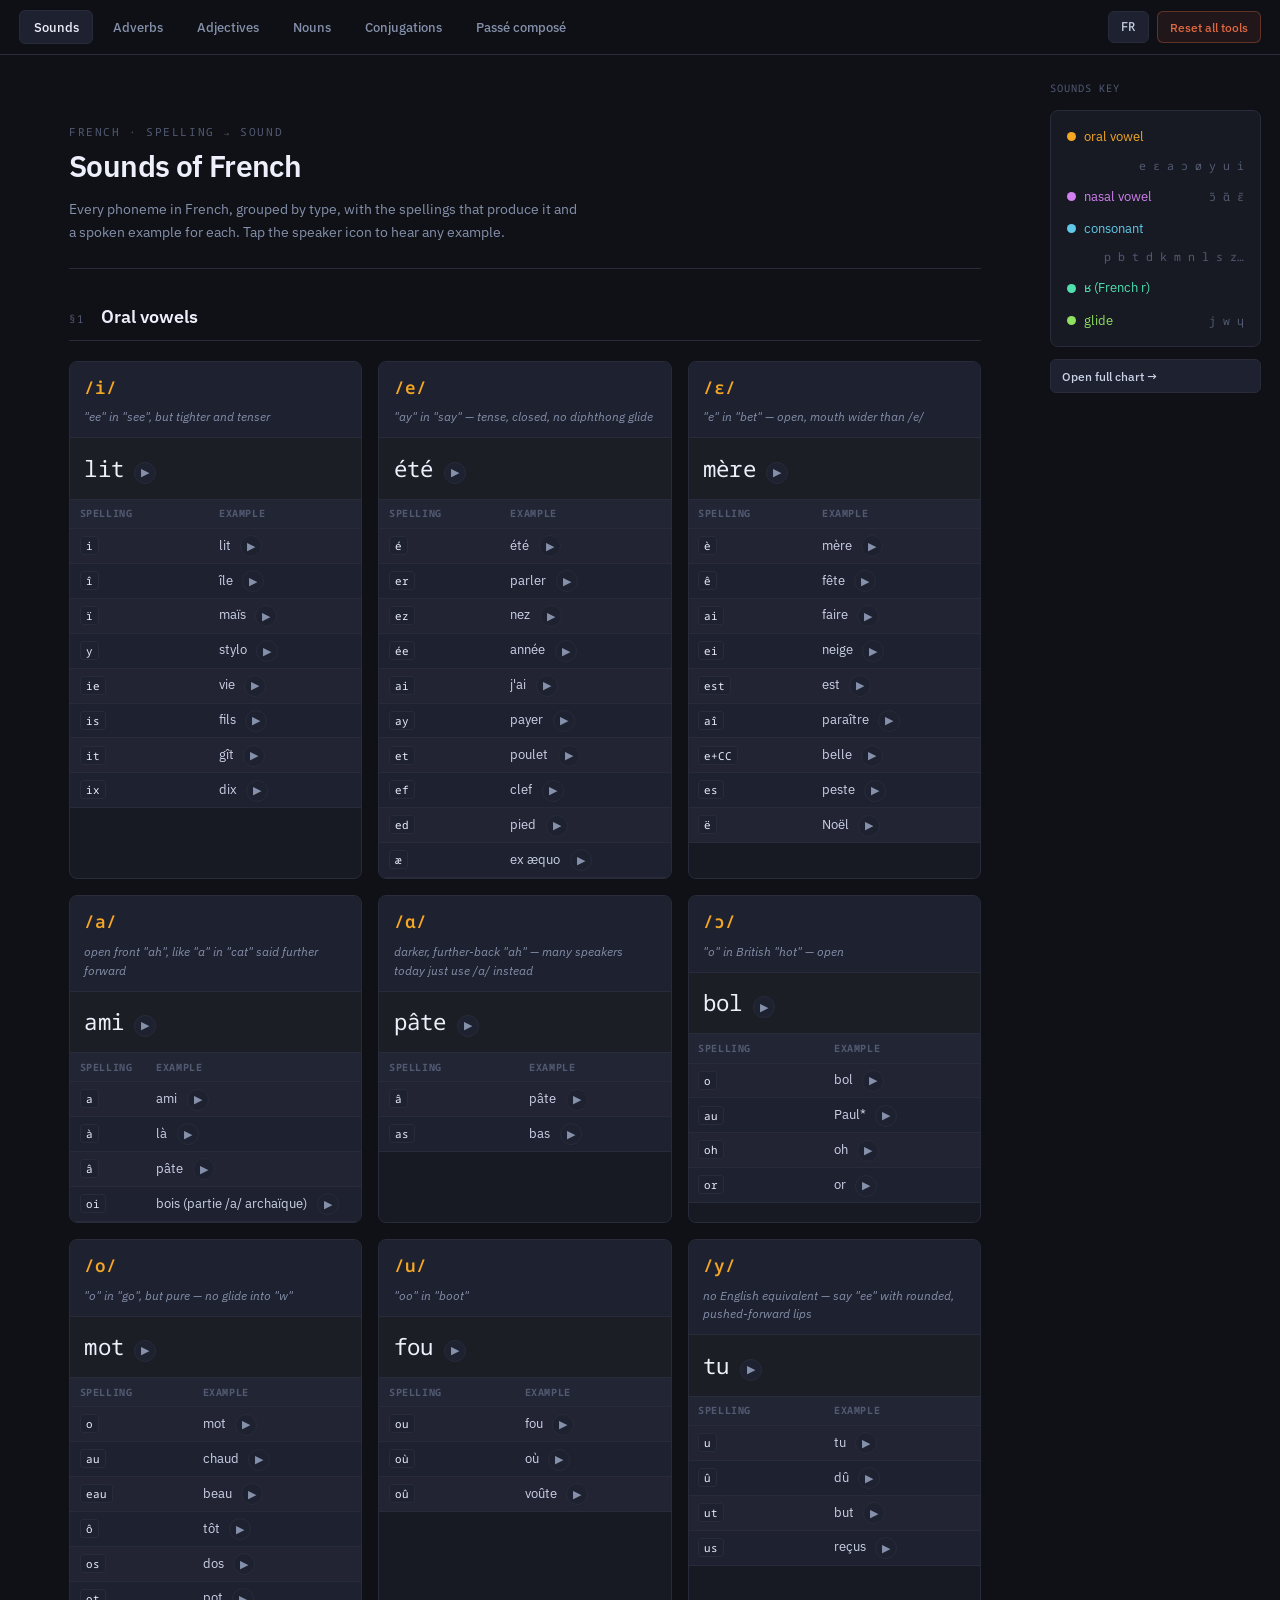
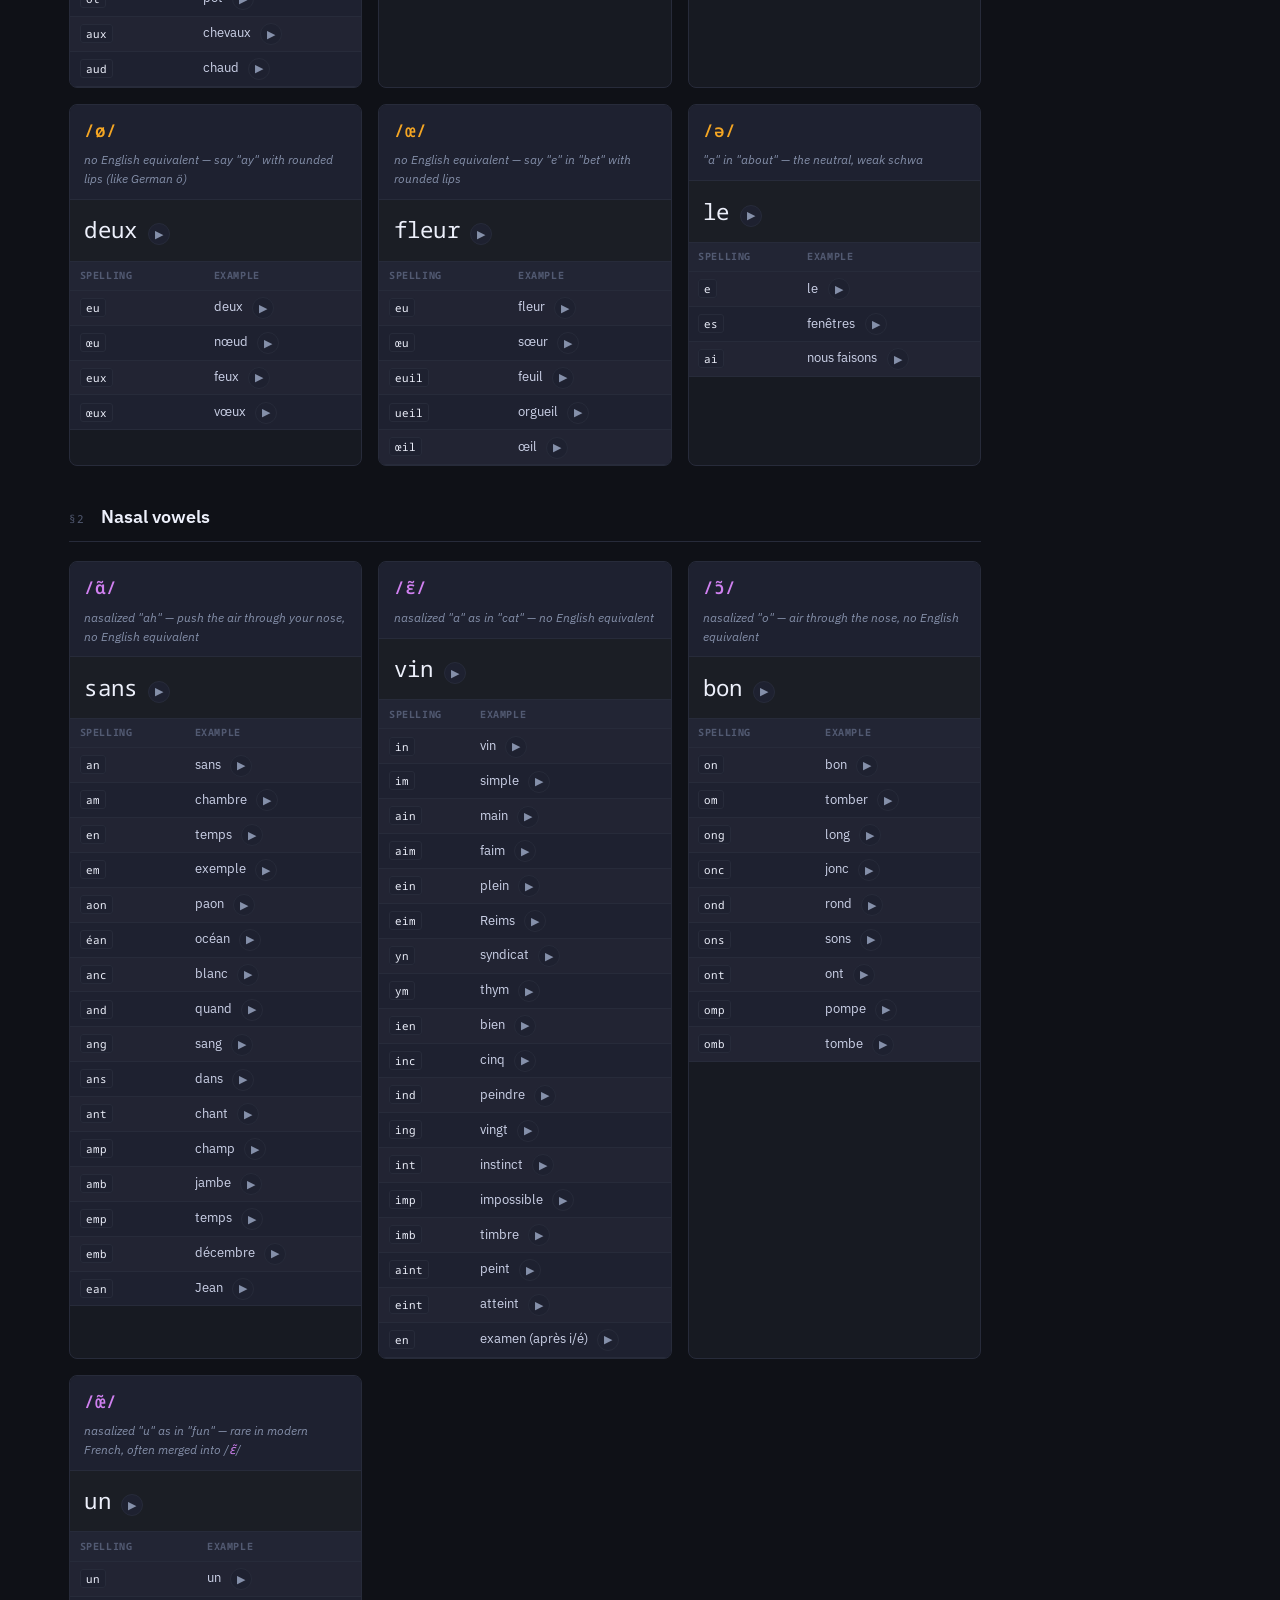
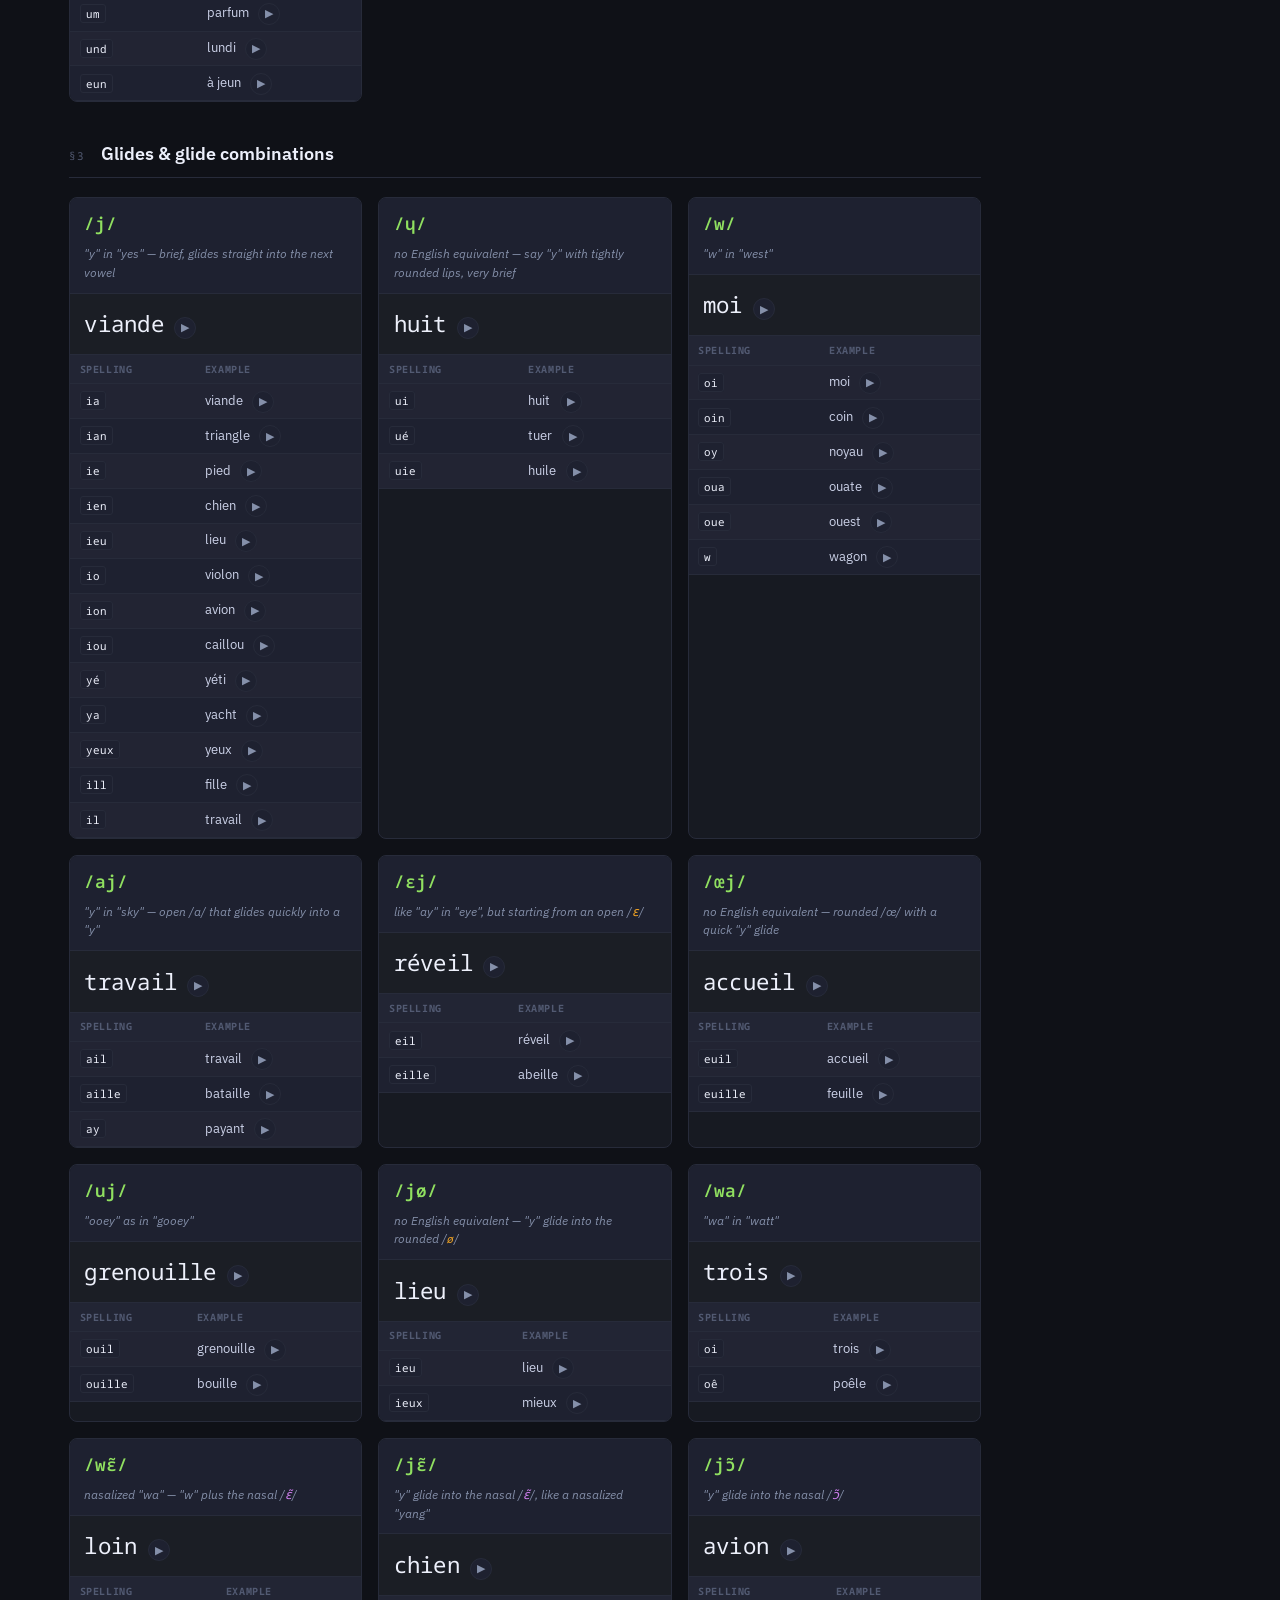
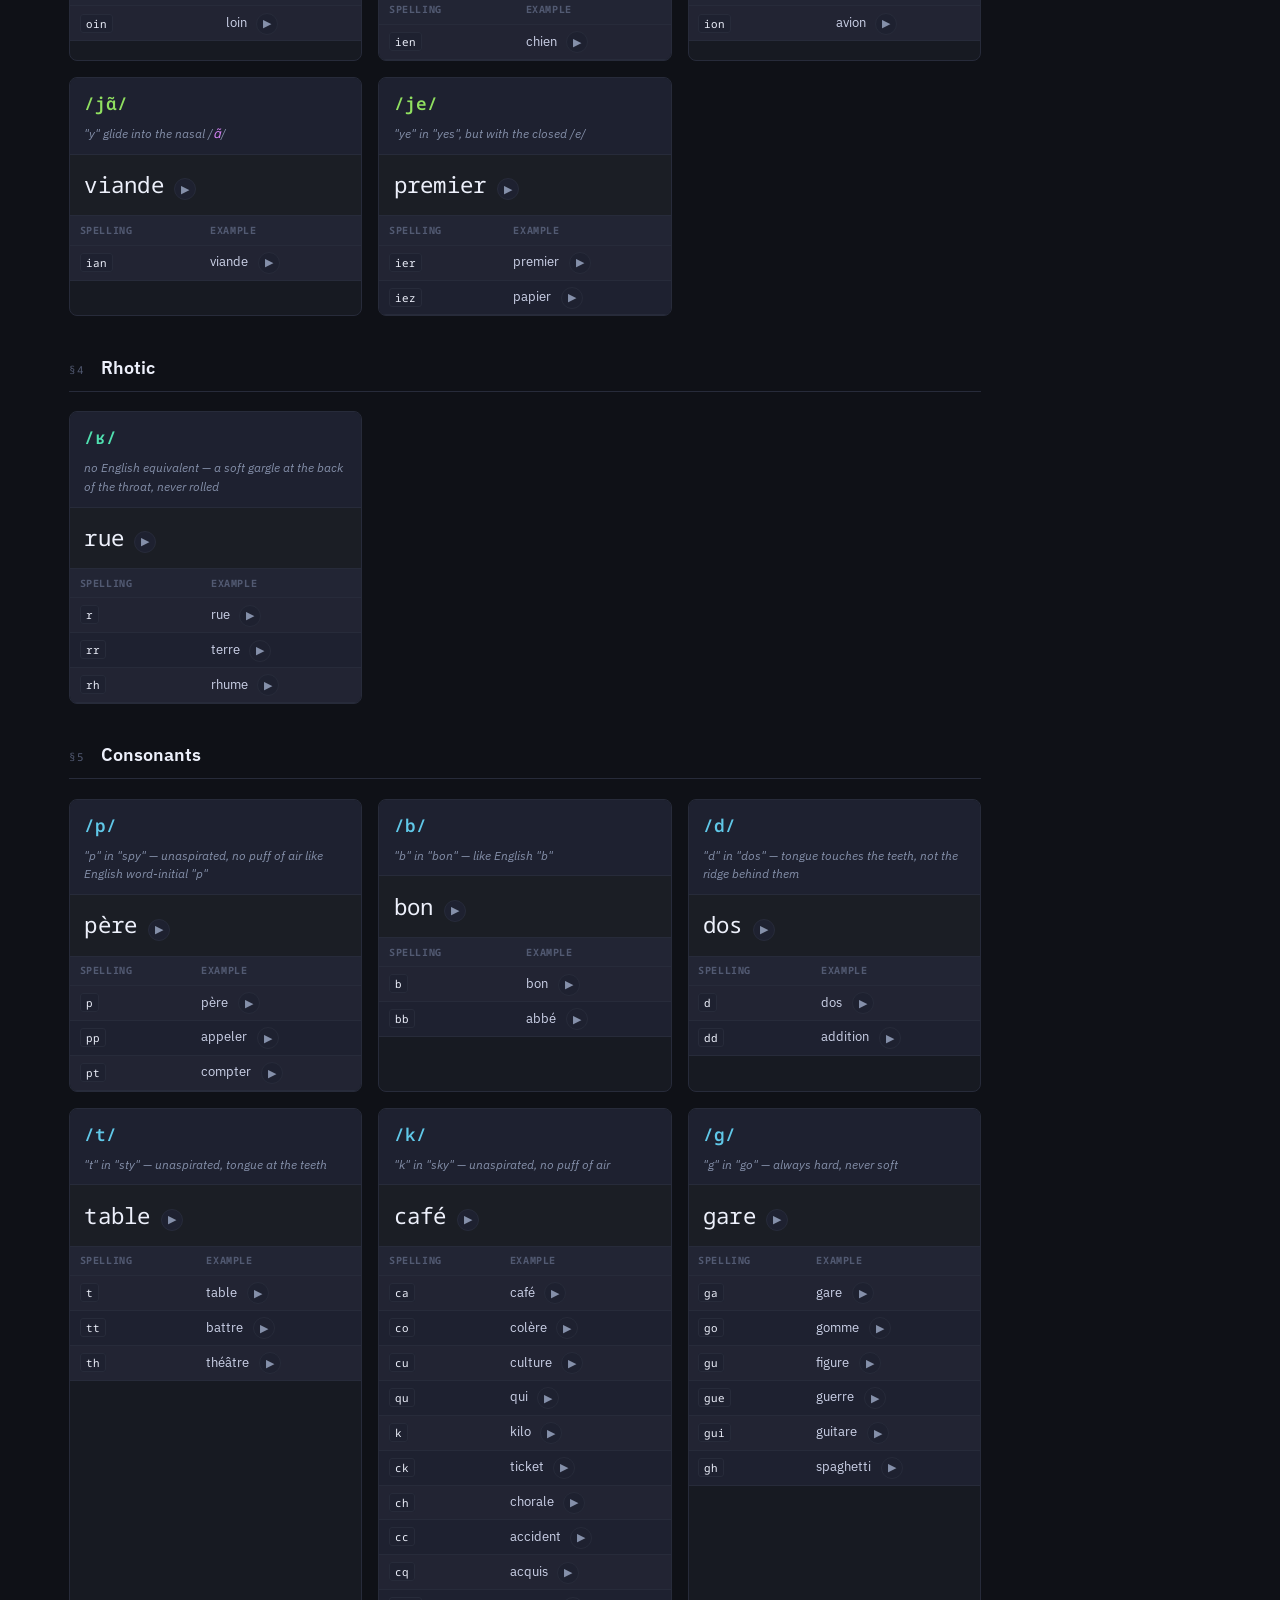
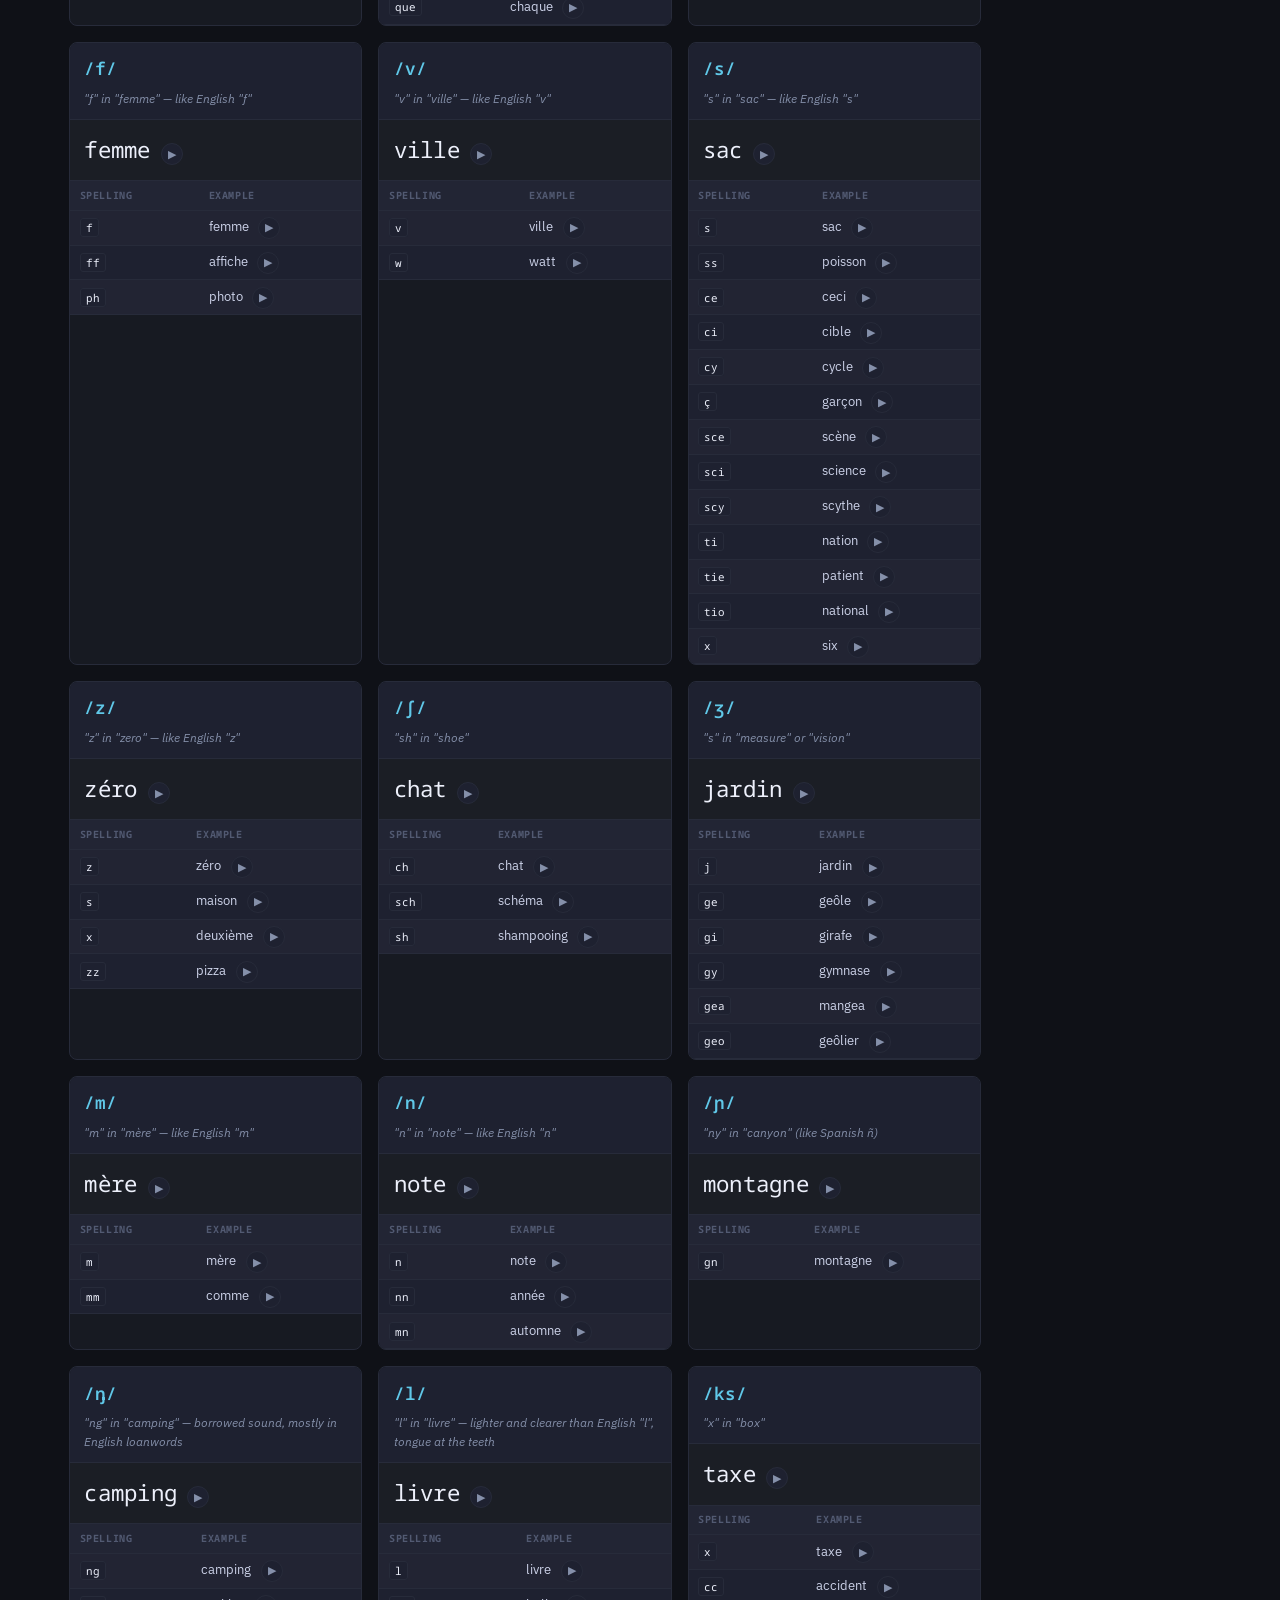
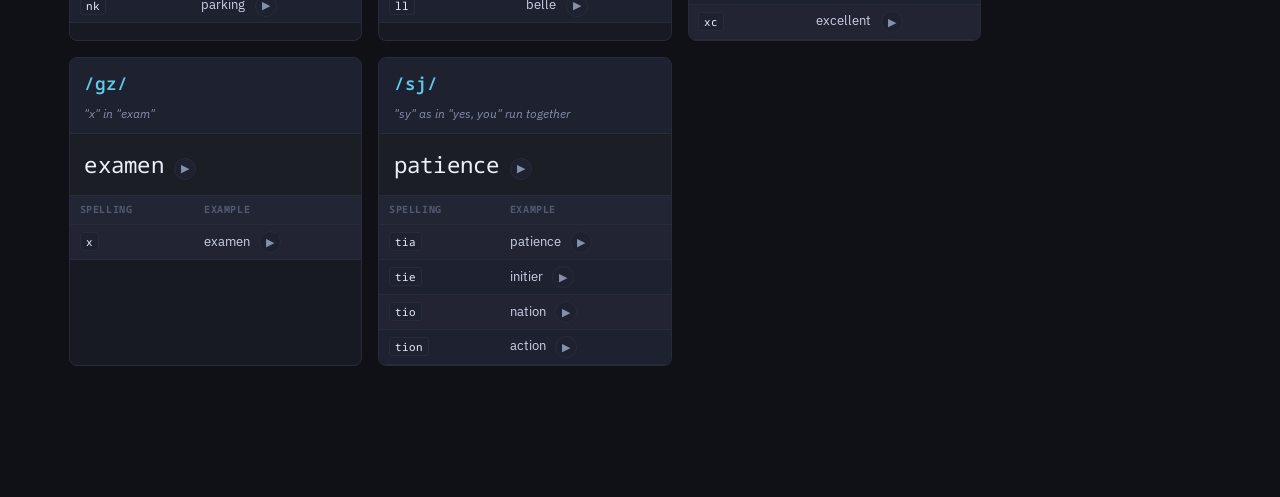
==== app/index.html @ 17ce6579 "Retire the Pronunciation tab, fully migrated into Conjugations Moved everything that was unique to t" ====
<!DOCTYPE html>
<html lang="en">
<head>
<meta charset="UTF-8">
<meta name="viewport" content="width=device-width, initial-scale=1.0">
<title>Study Tools &middot; French</title>
<link rel="stylesheet" href="css/base.css">
<link rel="stylesheet" href="css/nav.css">
<link rel="stylesheet" href="css/wizard.css">
<link rel="stylesheet" href="css/pronunciation.css">
<link rel="stylesheet" href="css/rail.css">
</head>
<body>

<header class="topnav" id="topnav"></header>
<div class="app-body">
  <div id="app-root"></div>
  <aside id="phoneme-rail"></aside>
</div>
<button class="rail-toggle-btn" id="rail-toggle" type="button"></button>

<script src="js/i18n.js"></script>
<script src="js/state.js"></script>
<script src="js/speech.js"></script>
<script src="js/phoneme-color.js"></script>
<script src="js/data-helpers.js"></script>
<script src="js/wizard-engine.js"></script>
<script src="data/adverbes-formation.js"></script>
<script src="data/adverbes-placement.js"></script>
<script src="data/adjectifs-formation.js"></script>
<script src="data/adjectifs-placement.js"></script>
<script src="data/noms-genre.js"></script>
<script src="data/noms-pluriel.js"></script>
<script src="data/passe-compose.js"></script>
<script src="data/sons.js"></script>
<script src="data/conjugations.js"></script>
<script src="js/tools/adverbes.js"></script>
<script src="js/tools/adjectifs.js"></script>
<script src="js/tools/noms.js"></script>
<script src="js/tools/passe-compose.js"></script>
<script src="js/tools/sons.js"></script>
<script src="js/tools/conjugations.js"></script>
<script src="js/components/phoneme-rail.js"></script>
<script src="js/app.js"></script>
</body>
</html>
---- app/css/base.css ----
/* Noto Sans for IPA — excellent Unicode coverage, designed for phonetics */
@import url('https://fonts.googleapis.com/css2?family=Noto+Sans:ital,wght@0,400;0,500;0,600;1,400&family=Noto+Sans+Mono:wght@400;500&family=IBM+Plex+Sans:ital,wght@0,400;0,500;0,600;1,400&display=swap');

:root {
  --bg:      #0f1117;
  --surface: #171a22;
  --surface2:#1e2130;
  --surface3:#242838;
  --border:  #272b3a;
  --muted:   #525a72;
  --dim:     #8590aa;
  --text:    #ccd2e8;
  --bright:  #edf0fb;

  /* phoneme type colors — the only category-coding color system on the site */
  --ph-vowel:   #f5a623;
  --ph-nasal:   #d080f0;
  --ph-cons:    #60c8e8;
  --ph-rhotic:  #50e0b0;
  --ph-glide:   #90e060;

  /* fixed, meaning-independent accents (not tied to any grammar category) */
  --accent:      #3ec28a;
  --accent-bg:   rgba(62,194,138,0.09);
  --danger:      #e06840;
  --danger-bg:   rgba(224,104,64,0.09);
  --highlight:   #e8b830;
  --highlight-bg:rgba(232,184,48,0.09);
}

* { box-sizing: border-box; margin: 0; padding: 0; }

html, body { height: 100%; }

body {
  background: var(--bg);
  color: var(--text);
  font-family: 'IBM Plex Sans', 'Noto Sans', sans-serif;
  font-size: 15px;
  line-height: 1.7;
}

.ipa {
  font-family: 'Noto Sans Mono', 'Noto Sans', monospace;
}

.v  { color: var(--ph-vowel);  }
.nv { color: var(--ph-nasal);  }
.c, .z { color: var(--ph-cons);   }
.r  { color: var(--ph-rhotic); }
.g  { color: var(--ph-glide);  }
.br { color: var(--muted); }

.c-stem    { color: var(--muted);   }
.c-bright  { color: var(--bright);  }

.say {
  display: inline-flex;
  align-items: center;
  justify-content: center;
  width: 22px; height: 22px;
  border-radius: 50%;
  border: 1px solid var(--border);
  background: var(--surface2);
  color: var(--dim);
  cursor: pointer;
  font-size: 0.7rem;
  margin-left: 0.4rem;
  vertical-align: middle;
  transition: background 0.15s, color 0.15s, border-color 0.15s;
  flex-shrink: 0;
}
.say:hover { background: var(--border); color: var(--bright); }
.say.playing { color: var(--accent); border-color: var(--accent); }

code {
  font-family: 'Noto Sans Mono', monospace;
  font-size: 0.85em;
  background: var(--surface2);
  border: 1px solid var(--border);
  padding: 1px 5px;
  border-radius: 3px;
  color: var(--bright);
}

a { color: inherit; }

/* ── generic section chrome, reused across tools ── */
.tool-main { max-width: 960px; margin: 0 auto; padding: 2rem 1.5rem 6rem; }

.tool-header {
  padding: 2.2rem 0 1.5rem;
  border-bottom: 1px solid var(--border);
  margin-bottom: 2rem;
}
.tool-header .eyebrow {
  font-family: 'Noto Sans Mono', monospace;
  font-size: 0.7rem;
  letter-spacing: 0.14em;
  text-transform: uppercase;
  color: var(--muted);
  margin-bottom: 0.5rem;
}
.tool-header h1 {
  font-size: 1.9rem;
  font-weight: 600;
  color: var(--bright);
  line-height: 1.15;
  letter-spacing: -0.02em;
}
.tool-header h1 em { font-style: italic; font-weight: 400; color: var(--accent); }
.tool-header .intro {
  margin-top: 0.8rem;
  font-size: 0.9rem;
  color: var(--dim);
  max-width: 64ch;
  line-height: 1.65;
}

.sh {
  display: flex; align-items: baseline; gap: 1rem;
  margin-bottom: 1.2rem; padding-bottom: 0.5rem;
  border-bottom: 1px solid var(--border);
}
.sh-marker {
  font-family: 'Noto Sans Mono', monospace;
  font-size: 0.68rem; color: var(--muted);
  letter-spacing: 0.1em; text-transform: uppercase; flex-shrink: 0;
}
.sh h2 { font-size: 1.15rem; font-weight: 600; color: var(--bright); }

p.prose {
  font-size: 0.9rem; color: var(--dim);
  max-width: 70ch; margin-bottom: 1rem; line-height: 1.7;
}
p.prose strong { color: var(--text); font-weight: 600; }
p.prose em { font-style: italic; color: var(--text); }

.callout {
  border-left: 3px solid var(--border);
  padding: 0.75rem 1.1rem;
  border-radius: 0 4px 4px 0;
  font-size: 0.87rem; color: var(--dim);
  margin: 1.1rem 0; line-height: 1.65;
}
.callout strong { color: var(--text); }
.callout.neutral { border-color: var(--border);  background: var(--surface);    }

::selection { background: var(--accent); color: #0f1117; }

[hidden] { display: none !important; }

@media (max-width: 620px) {
  .tool-header h1 { font-size: 1.5rem; }
}
---- app/css/nav.css ----
.topnav {
  position: sticky; top: 0; z-index: 50;
  display: flex; align-items: center; gap: 1.2rem;
  background: rgba(15,17,23,0.92);
  backdrop-filter: blur(8px);
  border-bottom: 1px solid var(--border);
  padding: 0.6rem 1.2rem;
}

.topnav .brand {
  font-family: 'Noto Sans Mono', monospace;
  font-size: 0.72rem;
  letter-spacing: 0.1em;
  text-transform: uppercase;
  color: var(--muted);
  flex-shrink: 0;
  display: none;
}

.tool-tabs {
  display: flex;
  gap: 0.3rem;
  flex: 1;
  overflow-x: auto;
  scrollbar-width: none;
}
.tool-tabs::-webkit-scrollbar { display: none; }

.tool-tab {
  appearance: none; border: 1px solid transparent; background: transparent;
  color: var(--dim);
  font-family: inherit; font-size: 0.83rem; font-weight: 500;
  padding: 0.45rem 0.85rem;
  border-radius: 6px;
  cursor: pointer;
  white-space: nowrap;
  transition: background 0.15s, color 0.15s, border-color 0.15s;
}
.tool-tab:hover { color: var(--bright); background: var(--surface2); }
.tool-tab[aria-selected="true"] {
  color: var(--bright);
  background: var(--surface2);
  border-color: var(--border);
}
.tool-tab .dot {
  display: inline-block; width: 6px; height: 6px; border-radius: 50%;
  margin-right: 0.5rem; vertical-align: middle;
}

.topnav .nav-actions {
  display: flex; align-items: center; gap: 0.5rem;
  flex-shrink: 0;
}

.nav-btn {
  appearance: none;
  background: var(--surface2);
  border: 1px solid var(--border);
  color: var(--text);
  font-family: inherit; font-size: 0.78rem; font-weight: 500;
  padding: 0.42rem 0.75rem;
  border-radius: 6px;
  cursor: pointer;
  transition: background 0.15s, color 0.15s, border-color 0.15s;
  white-space: nowrap;
}
.nav-btn:hover { background: var(--border); color: var(--bright); }

.nav-btn.lang-btn {
  font-family: 'Noto Sans Mono', monospace;
  letter-spacing: 0.03em;
}

.nav-btn.reset-all {
  color: var(--danger);
  border-color: rgba(224,104,64,0.35);
  background: var(--danger-bg);
}
.nav-btn.reset-all:hover {
  background: rgba(224,104,64,0.2);
  color: #ffb499;
}

.confirm-overlay {
  position: fixed; inset: 0; z-index: 100;
  background: rgba(0,0,0,0.55);
  display: flex; align-items: center; justify-content: center;
  padding: 1.2rem;
}
.confirm-box {
  background: var(--surface2);
  border: 1px solid var(--border);
  border-radius: 10px;
  padding: 1.4rem 1.5rem;
  max-width: 380px;
  width: 100%;
  box-shadow: 0 12px 40px rgba(0,0,0,0.5);
}
.confirm-msg {
  font-size: 0.9rem;
  color: var(--text);
  line-height: 1.6;
  margin-bottom: 1.2rem;
}
.confirm-actions {
  display: flex; justify-content: flex-end; gap: 0.6rem;
}

@media (max-width: 720px) {
  .topnav { flex-wrap: wrap; padding: 0.5rem 0.7rem; gap: 0.5rem; }
  .tool-tabs { order: 2; flex-basis: 100%; }
  .nav-actions { order: 1; flex: 1; justify-content: flex-end; }
  .tool-tab { padding: 0.4rem 0.6rem; font-size: 0.78rem; }
  .nav-btn { padding: 0.4rem 0.55rem; font-size: 0.72rem; }
  .nav-btn.reset-all { padding: 0.4rem 0.5rem; }
}

@media (max-width: 420px) {
  .nav-btn.reset-all { font-size: 0; padding: 0.4rem; }
  .nav-btn.reset-all::before { content: "\21bb"; font-size: 1rem; }
}
---- app/css/wizard.css ----
.wizard {
  display: grid;
  grid-template-columns: 300px 1fr;
  gap: 2rem;
  align-items: start;
  margin-bottom: 2.5rem;
}

.wizard-sidebar {
  position: sticky;
  top: 4.2rem;
  background: var(--surface);
  border: 1px solid var(--border);
  border-radius: 8px;
  padding: 1rem;
  max-height: calc(100vh - 6rem);
  overflow-y: auto;
}

.wizard-sidebar .ws-title {
  font-family: 'Noto Sans Mono', monospace;
  font-size: 0.65rem;
  text-transform: uppercase;
  letter-spacing: 0.1em;
  color: var(--muted);
  margin-bottom: 0.7rem;
}

.wizard-sidebar .ws-empty {
  font-size: 0.8rem;
  color: var(--muted);
  font-style: italic;
  padding: 0.3rem 0;
}

.ws-step {
  display: block;
  width: 100%;
  text-align: left;
  background: var(--surface2);
  border: 1px solid var(--border);
  border-left: 3px solid var(--muted);
  border-radius: 6px;
  padding: 0.55rem 0.7rem;
  margin-bottom: 0.5rem;
  cursor: pointer;
  font-family: inherit;
  color: var(--text);
  transition: background 0.15s, border-color 0.15s;
}
.ws-step:hover { background: var(--surface3); border-color: var(--dim); }
.ws-step:last-child { margin-bottom: 0; }

.ws-step .ws-q {
  font-size: 0.72rem;
  color: var(--dim);
  margin-bottom: 0.25rem;
  line-height: 1.4;
}
.ws-step .ws-a {
  font-size: 0.82rem;
  font-weight: 500;
  color: var(--bright);
}
.ws-step .ws-redo {
  float: right;
  font-size: 0.65rem;
  color: var(--muted);
  font-family: 'Noto Sans Mono', monospace;
  text-transform: uppercase;
  letter-spacing: 0.04em;
}

.wizard-panel {
  min-width: 0;
}

.wq-box {
  background: var(--surface);
  border: 1px solid var(--border);
  border-radius: 8px;
  padding: 1.4rem 1.6rem;
  margin-bottom: 1.2rem;
}

.wq-text {
  font-size: 1.05rem;
  font-weight: 600;
  color: var(--bright);
  line-height: 1.45;
  margin-bottom: 0.4rem;
}

.wq-note {
  font-size: 0.82rem;
  color: var(--dim);
  font-style: italic;
  margin-bottom: 1.1rem;
  line-height: 1.6;
}

.wq-options {
  display: flex;
  flex-wrap: wrap;
  gap: 0.6rem;
}

.wq-opt {
  appearance: none;
  background: var(--surface2);
  border: 1px solid var(--border);
  border-left: 3px solid var(--muted);
  color: var(--bright);
  font-family: inherit;
  font-size: 0.9rem;
  font-weight: 500;
  padding: 0.65rem 1.1rem;
  border-radius: 6px;
  cursor: pointer;
  transition: background 0.15s, border-color 0.15s, transform 0.1s;
  flex: 1 1 auto;
  min-width: 140px;
  text-align: left;
}
.wq-opt:hover { background: var(--surface3); }
.wq-opt:active { transform: scale(0.98); }
.wq-opt .wq-opt-label { display: block; }
.wq-opt .wq-opt-sub {
  display: block;
  font-size: 0.72rem;
  color: var(--dim);
  font-weight: 400;
  margin-top: 0.15rem;
}

.wr-card {
  background: var(--surface);
  border: 1px solid var(--border);
  border-left: 3px solid var(--muted);
  border-radius: 8px;
  padding: 1.1rem 1.4rem;
  margin-bottom: 1.2rem;
}
.wr-card .wr-title {
  font-weight: 600;
  font-size: 0.95rem;
  color: var(--bright);
  margin-bottom: 0.6rem;
}
.wr-card .wr-note {
  font-size: 0.8rem;
  color: var(--dim);
  font-style: italic;
  margin-top: 0.6rem;
  line-height: 1.6;
}
.wr-card.muted { color: var(--dim); font-size: 0.85rem; }

.wr-end {
  display: flex; align-items: center; gap: 0.9rem;
  background: var(--accent-bg);
  border: 1px solid rgba(62,194,138,0.35);
  border-radius: 8px;
  padding: 1.2rem 1.5rem;
  margin-bottom: 1.2rem;
}
.wr-end .wr-end-check {
  font-size: 1.4rem; color: var(--accent);
}
.wr-end .wr-end-title {
  font-weight: 600; font-size: 1rem; color: var(--bright);
}

.wiz-restart {
  appearance: none;
  background: var(--surface2);
  border: 1px solid var(--border);
  color: var(--text);
  font-family: inherit; font-size: 0.82rem; font-weight: 500;
  padding: 0.5rem 0.9rem;
  border-radius: 6px;
  cursor: pointer;
}
.wiz-restart:hover { background: var(--border); color: var(--bright); }

/* mini/summary tables reused across wizard result cards */
.mini-table, .summary-table {
  border-collapse: collapse; width: 100%; font-size: 0.8rem;
  margin-top: 0.5rem;
  border: 1px solid var(--border);
  background: var(--surface2);
}
.mini-table th, .summary-table th {
  font-family: 'Noto Sans Mono', monospace;
  font-size: 0.63rem; text-transform: uppercase; letter-spacing: 0.06em;
  color: var(--muted); padding: 0.35rem 0.6rem; text-align: left;
  border: 1px solid var(--border);
  background: rgba(255,255,255,0.02);
}
.mini-table td, .summary-table td {
  padding: 0.35rem 0.6rem;
  border: 1px solid var(--border);
  color: var(--text);
}
.mini-table tr:nth-child(odd) td, .summary-table tr:nth-child(odd) td { background: rgba(255,255,255,0.015); }

.tag {
  display: inline-block;
  font-size: 0.62rem;
  font-weight: 500;
  padding: 1px 7px;
  border-radius: 10px;
  margin-right: 4px;
  background: var(--highlight-bg);
  color: var(--highlight);
  font-family: 'Noto Sans Mono', monospace;
  text-transform: uppercase;
  letter-spacing: 0.04em;
}

.wr-note-inline { color: var(--muted); font-size: 0.82em; font-style: italic; }

.ref-section { margin-top: 2.5rem; }
.ref-section .table-title { font-weight: 600; font-size: 0.9rem; color: var(--bright); margin-bottom: 0.6rem; }
.ref-block { margin-bottom: 1.8rem; }

@media (max-width: 820px) {
  .wizard { grid-template-columns: 1fr; }
  .wizard-sidebar { position: static; max-height: none; }
}
---- app/css/pronunciation.css ----
.end-mark { color: var(--bright); font-weight: 600; text-decoration: underline; text-decoration-color: var(--border); text-underline-offset: 2px; }

.ph-legend {
  display: flex; flex-wrap: wrap; gap: 0.5rem 1.6rem;
  padding: 0.9rem 1.1rem;
  background: var(--surface2); border: 1px solid var(--border);
  border-radius: 5px; margin-bottom: 1.5rem;
}
.ph-leg { display: flex; align-items: center; gap: 0.45rem; font-size: 0.8rem; }
.ph-dot { width: 9px; height: 9px; border-radius: 50%; flex-shrink: 0; }

.mt-grid {
  display: grid; grid-template-columns: 1fr 1fr;
  gap: 1px; background: var(--border);
  border: 1px solid var(--border); border-radius: 6px;
  overflow: hidden; margin: 1.2rem 0;
}
.mt-cell { background: var(--surface); padding: 1rem 1.2rem; }
.mt-cell .label {
  font-family: 'Noto Sans Mono', monospace;
  font-size: 0.67rem; text-transform: uppercase;
  letter-spacing: 0.1em; color: var(--muted); margin-bottom: 0.3rem;
}
.mt-cell .term { font-size: 1rem; font-weight: 600; color: var(--bright); margin-bottom: 0.35rem; }
.mt-cell .def  { font-size: 0.85rem; color: var(--dim); line-height: 1.55; }

.phon-block { margin-bottom: 1.6rem; }
.phon-label {
  display: inline-flex; align-items: center; gap: 0.5rem;
  font-family: 'Noto Sans Mono', monospace;
  font-size: 0.68rem; text-transform: uppercase; letter-spacing: 0.1em;
  padding: 0.3rem 0.8rem; border-radius: 4px 4px 0 0;
  color: var(--bright); font-weight: 500;
  background: var(--surface3);
}

.phon-table {
  border-collapse: collapse; width: 100%;
  border: 1px solid var(--border); border-top: none;
  overflow: hidden; background: var(--surface);
}
.phon-table th {
  font-family: 'Noto Sans Mono', monospace;
  font-size: 0.65rem; text-transform: uppercase; letter-spacing: 0.08em;
  color: var(--muted); padding: 0.45rem 0.8rem; text-align: left;
  border-bottom: 1px solid var(--border);
  background: rgba(255,255,255,0.02); white-space: nowrap;
}
.phon-table td {
  padding: 0.5rem 0.8rem;
  border-bottom: 1px solid rgba(255,255,255,0.035);
  vertical-align: middle;
}
.phon-table tr:last-child td { border-bottom: none; }
td.pron { font-size: 0.8rem; color: var(--muted); font-weight: 600; width: 90px; white-space: nowrap; }
td.sound { font-size: 1.05rem; color: var(--bright); letter-spacing: 0.01em; font-family: 'Noto Sans Mono', monospace; }
td.ipa-col { font-size: 0.85rem; color: var(--dim); }
td.spell   { font-size: 0.8rem;  color: var(--dim); }
td.meaning { font-size: 0.8rem;  color: var(--dim); font-style: italic; }
tr.stable td { background: rgba(79,142,245,0.04); }

.sm-table {
  border-collapse: collapse; width: 100%; font-size: 0.88rem;
  border: 1px solid var(--border); border-radius: 5px;
  overflow: hidden; background: var(--surface);
}
.sm-table th {
  font-family: 'Noto Sans Mono', monospace;
  font-size: 0.65rem; text-transform: uppercase; letter-spacing: 0.08em;
  color: var(--muted); padding: 0.5rem 0.9rem; text-align: left;
  background: rgba(255,255,255,0.025); border-bottom: 1px solid var(--border);
}
.sm-table td { padding: 0.5rem 0.9rem; border-bottom: 1px solid rgba(255,255,255,0.035); vertical-align: top; }
.sm-table tr:last-child td { border-bottom: none; }
.sm-table td.sound-col { font-size: 1rem; white-space: nowrap; font-family: 'Noto Sans Mono', monospace; }

.irr-table {
  border-collapse: collapse; width: 100%;
  border: 1px solid var(--border);
  overflow: hidden; background: var(--surface);
  font-size: 0.85rem;
}
.irr-table th {
  font-family: 'Noto Sans Mono', monospace;
  font-size: 0.65rem; text-transform: uppercase; letter-spacing: 0.08em;
  color: var(--muted); padding: 0.45rem 0.8rem; text-align: left;
  border-bottom: 1px solid var(--border); background: rgba(255,255,255,0.025);
  white-space: nowrap;
}
.irr-table td { padding: 0.48rem 0.8rem; border-bottom: 1px solid rgba(255,255,255,0.03); vertical-align: middle; }
.irr-table tr:last-child td { border-bottom: none; }
.irr-table td.verb-col {
  font-family: 'Noto Sans Mono', monospace; font-size: 0.92rem;
  color: var(--bright); font-weight: 500; width: 110px;
}
.irr-table td.verb-col .say { margin-left: 0.5rem; }
.irr-table td.ipa-irr { font-family: 'Noto Sans Mono', monospace; font-size: 0.88rem; }
.irr-table td.note-col { font-size: 0.8rem; color: var(--dim); }
.irr-table tbody tr:nth-child(even) td { background: rgba(255,255,255,0.015); }

.rel {
  display: grid; grid-template-columns: 1fr 28px 1fr;
  border: 1px solid var(--border); border-radius: 6px;
  overflow: hidden; margin: 1.2rem 0; background: var(--surface);
}
.rel-col { padding: 1.1rem 1.2rem; }
.rel-divider { display: flex; align-items: center; justify-content: center; background: var(--border); color: var(--muted); font-size: 0.85rem; }
.rel-col .col-label { font-family: 'Noto Sans Mono', monospace; font-size: 0.67rem; text-transform: uppercase; letter-spacing: 0.1em; margin-bottom: 0.6rem; }
.rel-col .big-ipa { font-family: 'Noto Sans Mono', monospace; font-size: 1.4rem; line-height: 1.3; margin-bottom: 0.5rem; }
.rel-col p { font-size: 0.83rem; color: var(--dim); line-height: 1.55; }

.son-grid {
  display: grid;
  grid-template-columns: repeat(auto-fill, minmax(220px, 1fr));
  gap: 1rem;
  margin-bottom: 2.2rem;
}
.son-card {
  background: var(--surface);
  border: 1px solid var(--border);
  border-radius: 8px;
  overflow: hidden;
}
.son-head {
  padding: 0.7rem 0.9rem;
  background: var(--surface2);
  border-bottom: 1px solid var(--border);
}
.son-ipa { font-size: 1.1rem; font-weight: 600; display: block; }
.son-sounds-like {
  font-size: 0.78rem;
  color: var(--dim);
  font-style: italic;
  margin-top: 0.3rem;
  line-height: 1.5;
  font-family: 'IBM Plex Sans', sans-serif;
}
.son-hero {
  padding: 0.7rem 0.9rem;
  border-bottom: 1px solid var(--border);
  background: rgba(255,255,255,0.015);
}
.son-hero-word {
  font-family: 'Noto Sans Mono', monospace;
  font-size: 1.4rem;
  color: var(--bright);
  letter-spacing: 0.01em;
}
.son-table { border: none; margin-top: 0; }
.son-table th, .son-table td { border-left: none; border-right: none; }
.son-table tr:first-child th { border-top: none; }

/* ── conjugation paradigm tables ── */
.conj-model-line {
  display: flex; align-items: baseline; gap: 0.6rem;
  margin: 1.2rem 0 0.6rem;
}
.conj-model-verb {
  font-family: 'Noto Sans Mono', monospace; font-weight: 600; font-size: 1.05rem;
  color: var(--bright); font-style: italic;
}
.conj-model-meaning { font-size: 0.82rem; color: var(--dim); }

.conj-table-wrap { overflow-x: auto; margin-bottom: 1rem; }
.conj-table {
  border-collapse: collapse; width: 100%;
  min-width: 560px;
  border: 1px solid var(--border);
  background: var(--surface);
  table-layout: fixed;
}
.conj-table th {
  font-family: 'Noto Sans Mono', monospace;
  font-size: 0.63rem; text-transform: uppercase; letter-spacing: 0.06em;
  color: var(--muted); padding: 0.4rem 0.5rem; text-align: left;
  border: 1px solid var(--border);
  background: rgba(255,255,255,0.02);
}
.conj-pron-col { width: 13%; font-family: 'Noto Sans Mono', monospace; font-size: 0.78rem; color: var(--dim); }
.conj-cell {
  padding: 0.4rem 0.5rem;
  border: 1px solid var(--border);
  vertical-align: top;
}
.conj-cell .ipa { font-size: 0.92rem; display: block; }
.conj-spell {
  display: block; font-size: 0.72rem; color: var(--muted); margin-top: 0.15rem;
}
.conj-spell .say { width: 16px; height: 16px; font-size: 0.55rem; margin-left: 0.3rem; }

.conj-verblist-title {
  font-family: 'Noto Sans Mono', monospace;
  font-size: 0.65rem; text-transform: uppercase; letter-spacing: 0.08em;
  color: var(--muted); margin: 1rem 0 0.4rem;
}
.conj-verblist td:first-child { font-style: italic; color: var(--text); }

/* ── static (non-interactive) decision flowchart ── */
.flow {
  display: flex; flex-direction: column; align-items: center;
  margin: 1.4rem 0 1.8rem;
}
.flow-box {
  background: var(--surface); border: 1px solid var(--border); border-radius: 8px;
  padding: 0.65rem 1.1rem; font-size: 0.87rem; color: var(--bright);
  text-align: center; max-width: 420px;
}
.flow-start { border-radius: 20px; background: var(--surface2); font-weight: 600; }
.flow-arrow { color: var(--muted); font-size: 0.85rem; line-height: 1.2; margin: 0.3rem 0; }
.flow-branch-row {
  display: flex; gap: 1.6rem; justify-content: center; align-items: flex-start;
  width: 100%; margin-top: 0.3rem; flex-wrap: wrap;
}
.flow-branch { display: flex; flex-direction: column; align-items: center; flex: 1 1 200px; max-width: 260px; }
.flow-branch-label {
  font-family: 'Noto Sans Mono', monospace; font-size: 0.64rem; text-transform: uppercase;
  letter-spacing: 0.06em; color: var(--muted); margin-bottom: 0.3rem; text-align: center;
}
.flow-result {
  background: var(--surface2); border: 1px solid var(--border); border-radius: 6px;
  padding: 0.6rem 0.9rem; font-size: 0.85rem; color: var(--text); text-align: center;
  width: 100%;
}
.flow-result strong { color: var(--bright); }
.flow-note {
  font-size: 0.78rem; color: var(--dim); font-style: italic; text-align: center;
  margin-top: 0.8rem; max-width: 480px;
}

@media (max-width: 620px) {
  .mt-grid { grid-template-columns: 1fr; }
  .rel { grid-template-columns: 1fr; }
  td.sound { font-size: 0.9rem; }
  .son-grid { grid-template-columns: 1fr; }
  .flow-branch-row { flex-direction: column; align-items: center; }
  .flow-branch { max-width: 100%; }
}
---- app/css/rail.css ----
.app-body {
  display: flex;
  align-items: flex-start;
}

#app-root { flex: 1; min-width: 0; }

#phoneme-rail {
  width: 230px;
  flex-shrink: 0;
  position: sticky;
  top: 3.6rem;
  padding: 1.4rem 1.2rem 1.4rem 0;
  max-height: calc(100vh - 3.6rem);
  overflow-y: auto;
}

.rail-title {
  font-family: 'Noto Sans Mono', monospace;
  font-size: 0.65rem;
  text-transform: uppercase;
  letter-spacing: 0.1em;
  color: var(--muted);
  margin-bottom: 0.8rem;
}

.rail-legend {
  background: var(--surface);
  border: 1px solid var(--border);
  border-radius: 8px;
  padding: 0.9rem 1rem;
  display: flex;
  flex-direction: column;
  gap: 0.65rem;
}

.rail-leg {
  display: flex;
  align-items: center;
  gap: 0.5rem;
  font-size: 0.8rem;
  flex-wrap: wrap;
}

.rail-symbols {
  font-size: 0.72rem;
  color: var(--muted);
  margin-left: auto;
}

.rail-open-btn {
  appearance: none;
  width: 100%;
  margin-top: 0.8rem;
  background: var(--surface2);
  border: 1px solid var(--border);
  color: var(--text);
  font-family: inherit;
  font-size: 0.78rem;
  font-weight: 500;
  padding: 0.5rem 0.7rem;
  border-radius: 6px;
  cursor: pointer;
  text-align: left;
}
.rail-open-btn:hover { background: var(--border); color: var(--bright); }

.rail-toggle-btn {
  display: none;
}

.rail-overlay {
  position: fixed; inset: 0; z-index: 100;
  background: rgba(0,0,0,0.55);
  display: flex; align-items: flex-end; justify-content: flex-end;
  padding: 1rem;
}
.rail-overlay-box {
  background: var(--surface2);
  border: 1px solid var(--border);
  border-radius: 10px;
  padding: 1.2rem;
  width: 260px;
  max-width: 90vw;
  box-shadow: 0 12px 40px rgba(0,0,0,0.5);
}

@media (max-width: 960px) {
  #phoneme-rail { display: none; }
  .rail-toggle-btn {
    display: flex;
    align-items: center;
    justify-content: center;
    position: fixed;
    right: 1.1rem;
    bottom: 1.1rem;
    z-index: 60;
    width: 46px;
    height: 46px;
    border-radius: 50%;
    background: var(--surface2);
    border: 1px solid var(--border);
    color: var(--bright);
    font-size: 1.2rem;
    cursor: pointer;
    box-shadow: 0 6px 20px rgba(0,0,0,0.4);
  }
  .rail-toggle-btn:hover { background: var(--border); }
}
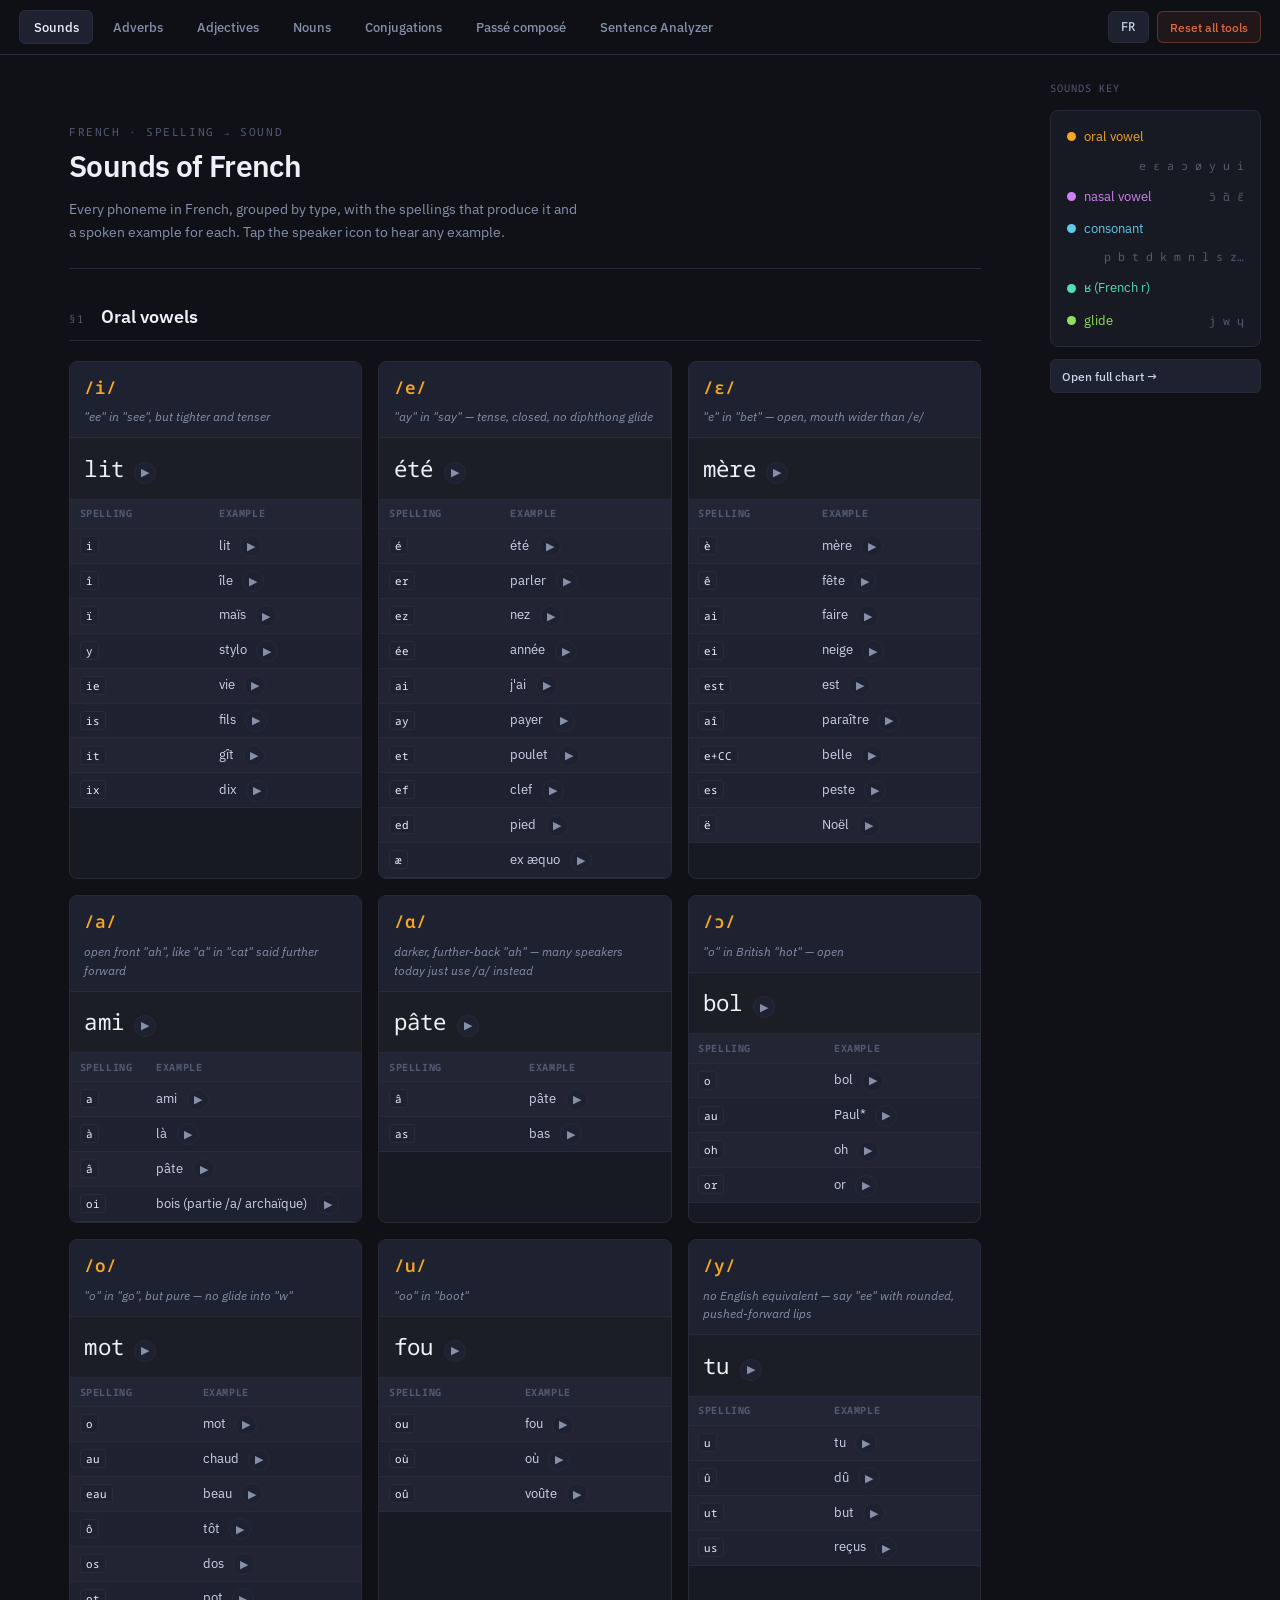
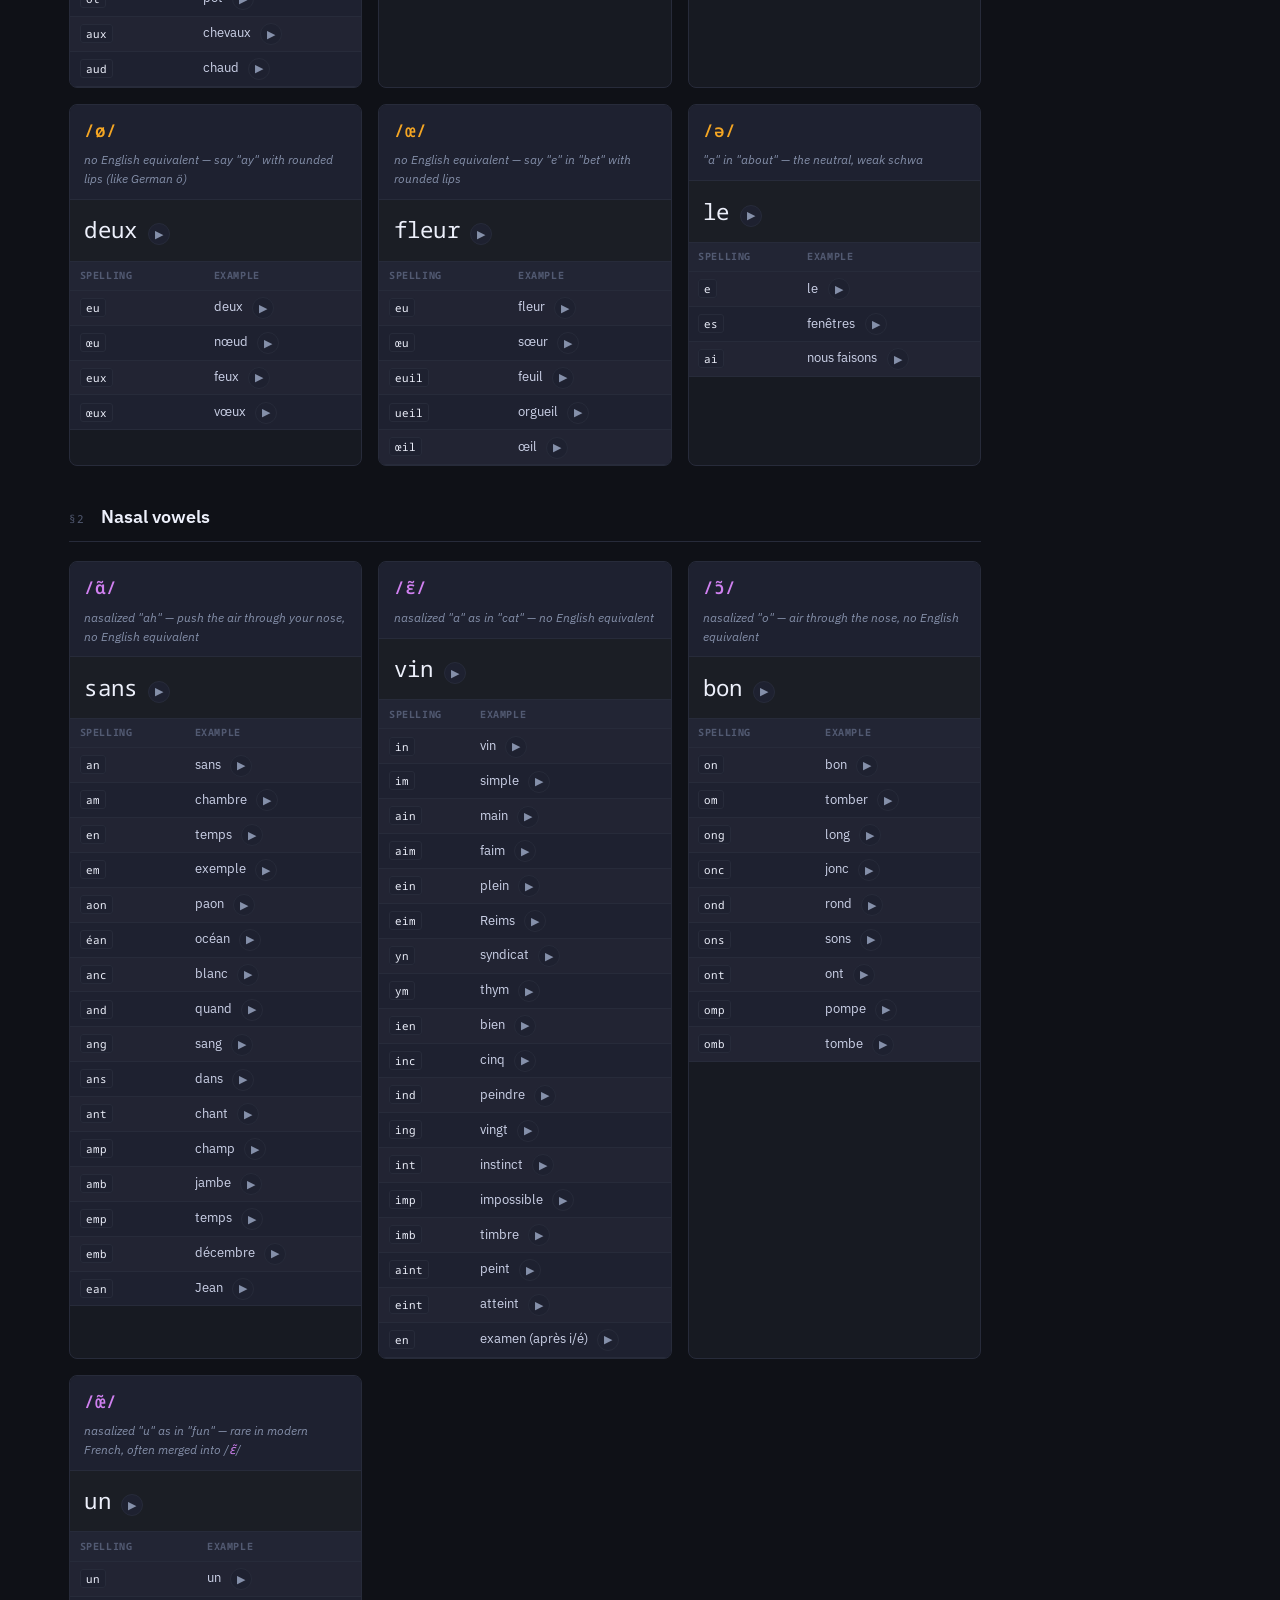
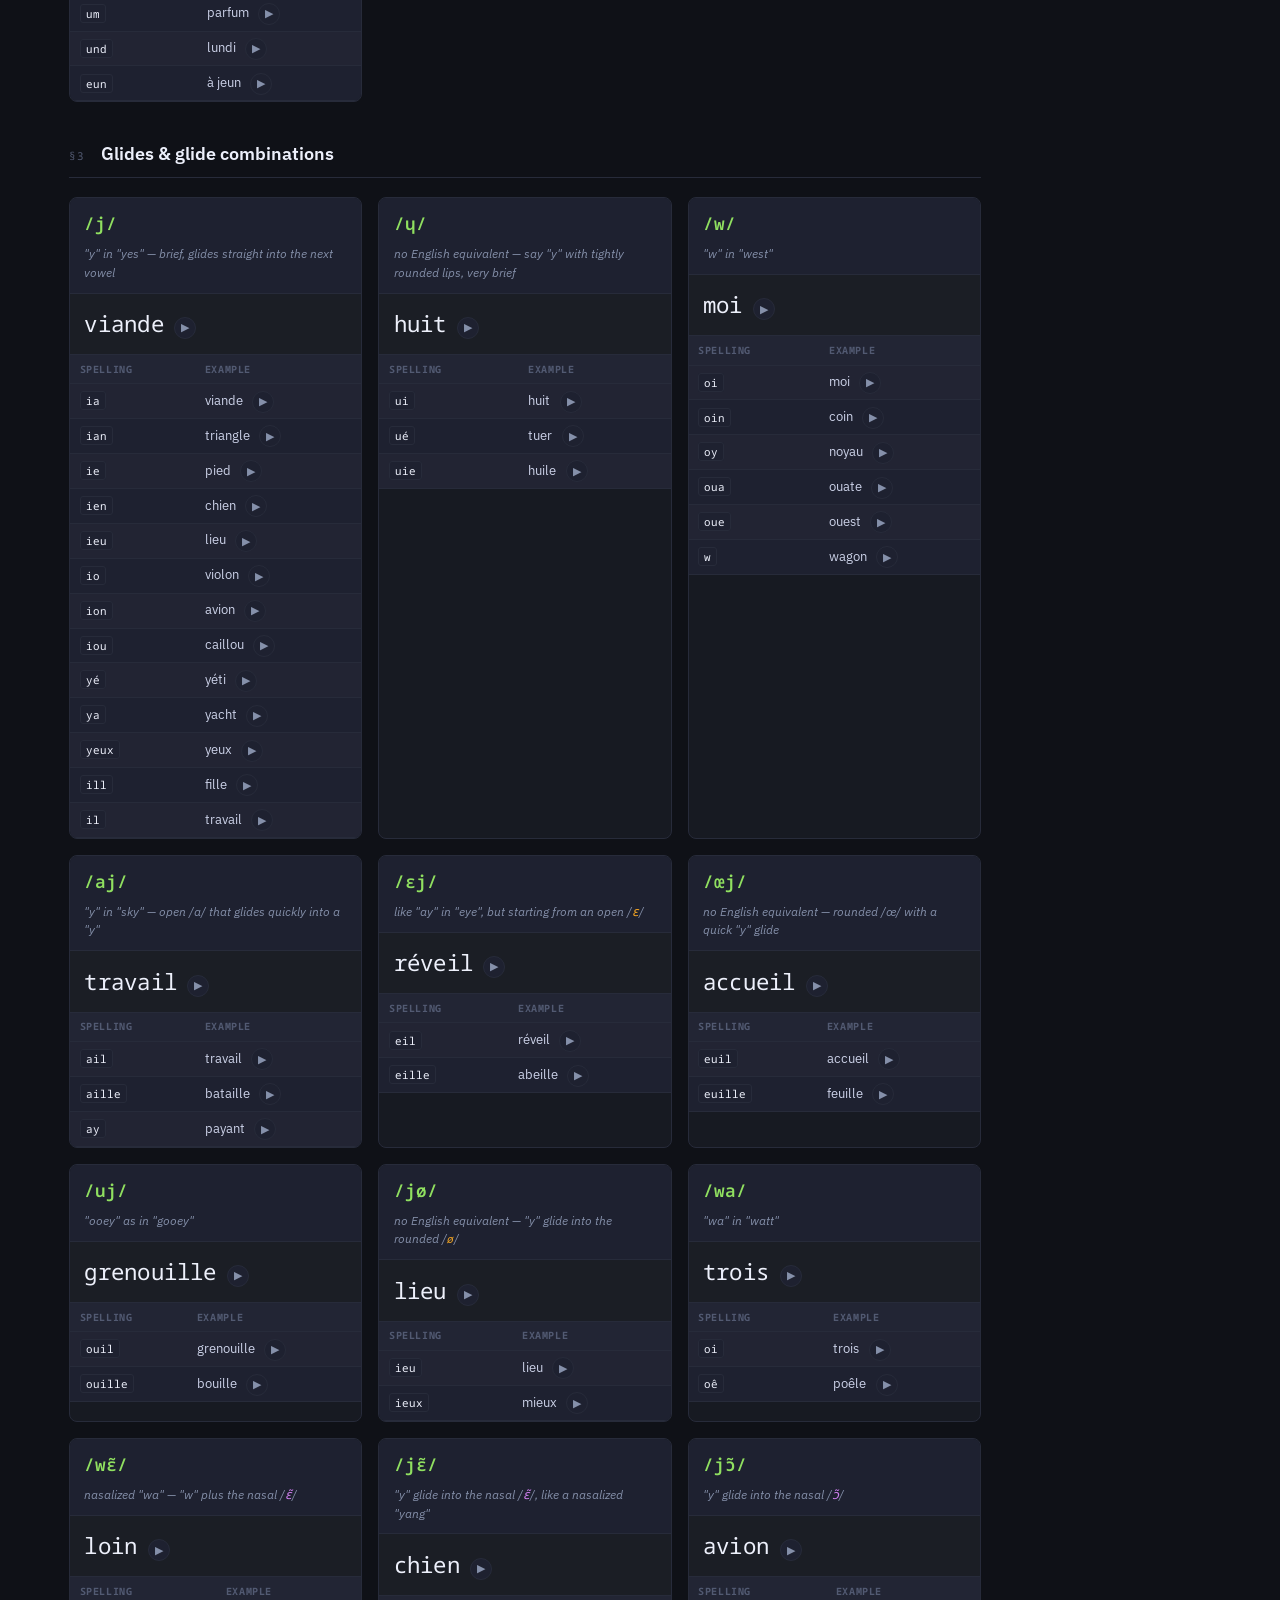
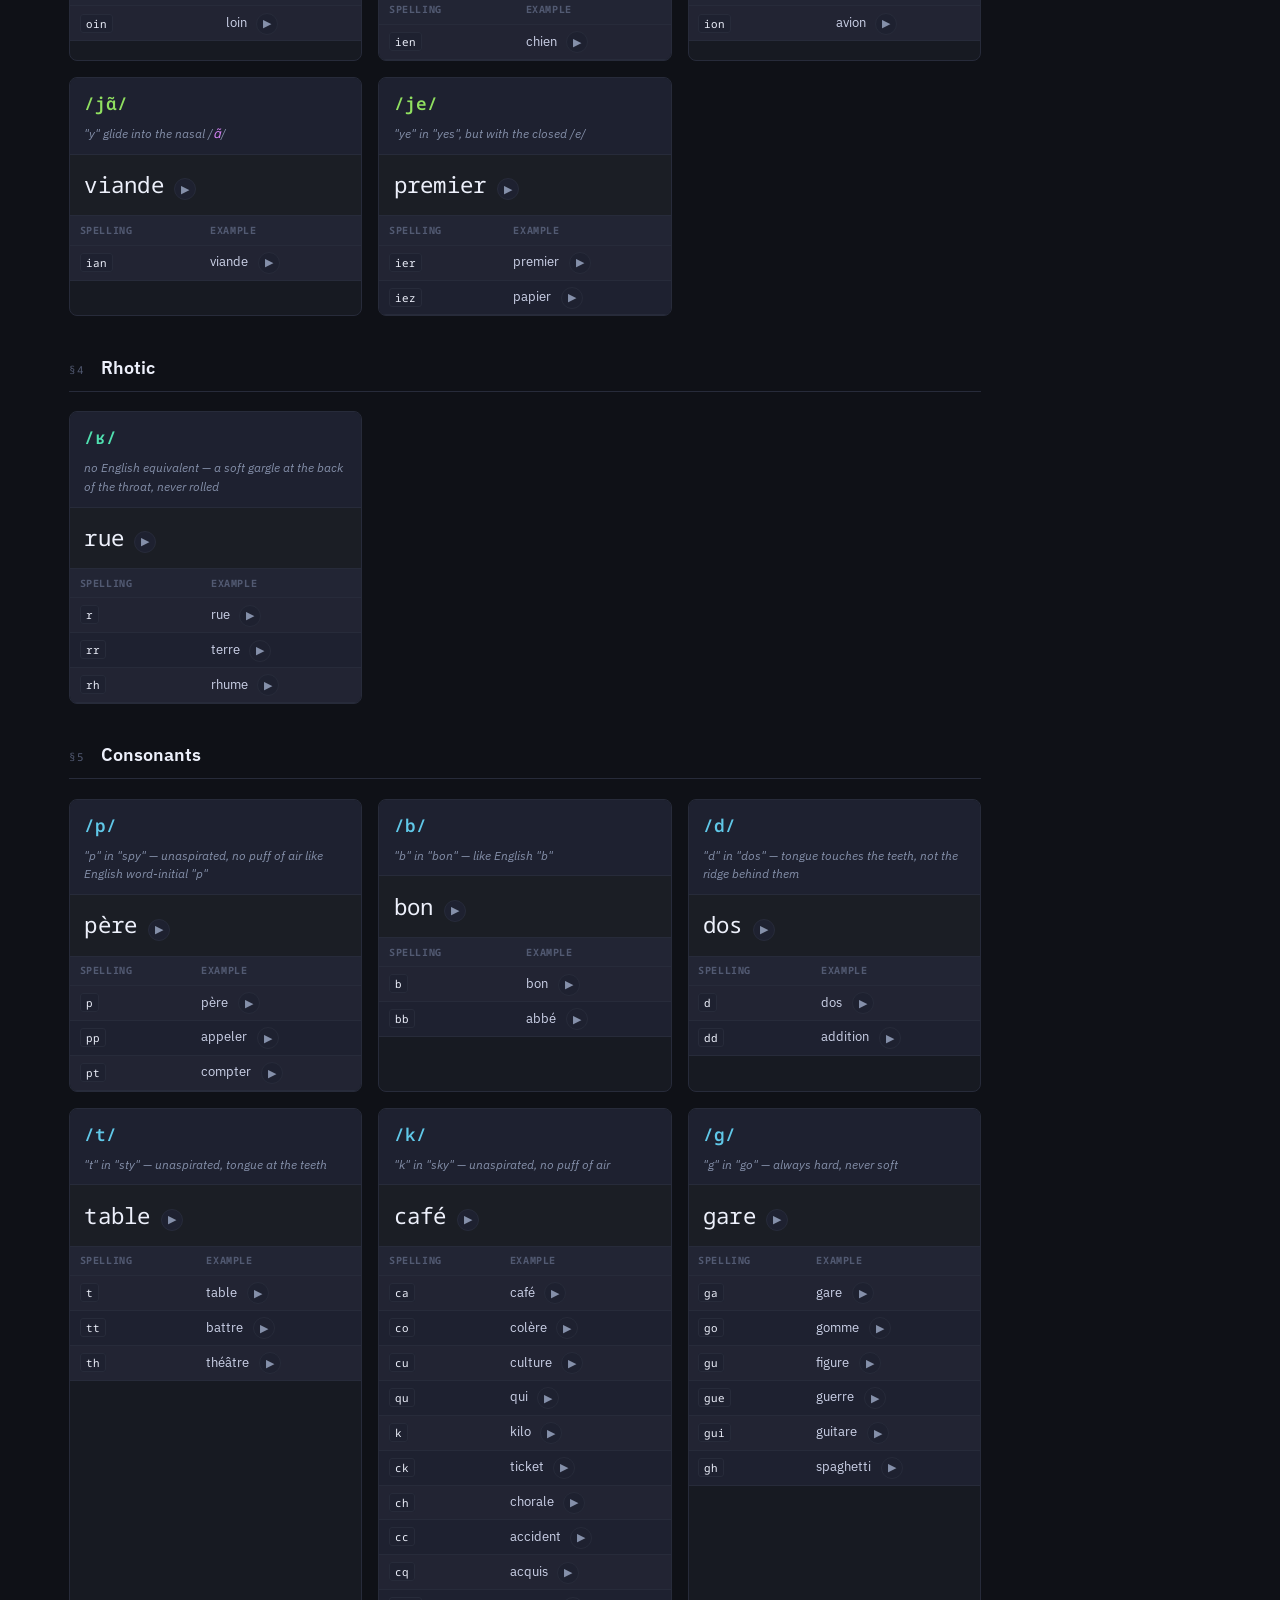
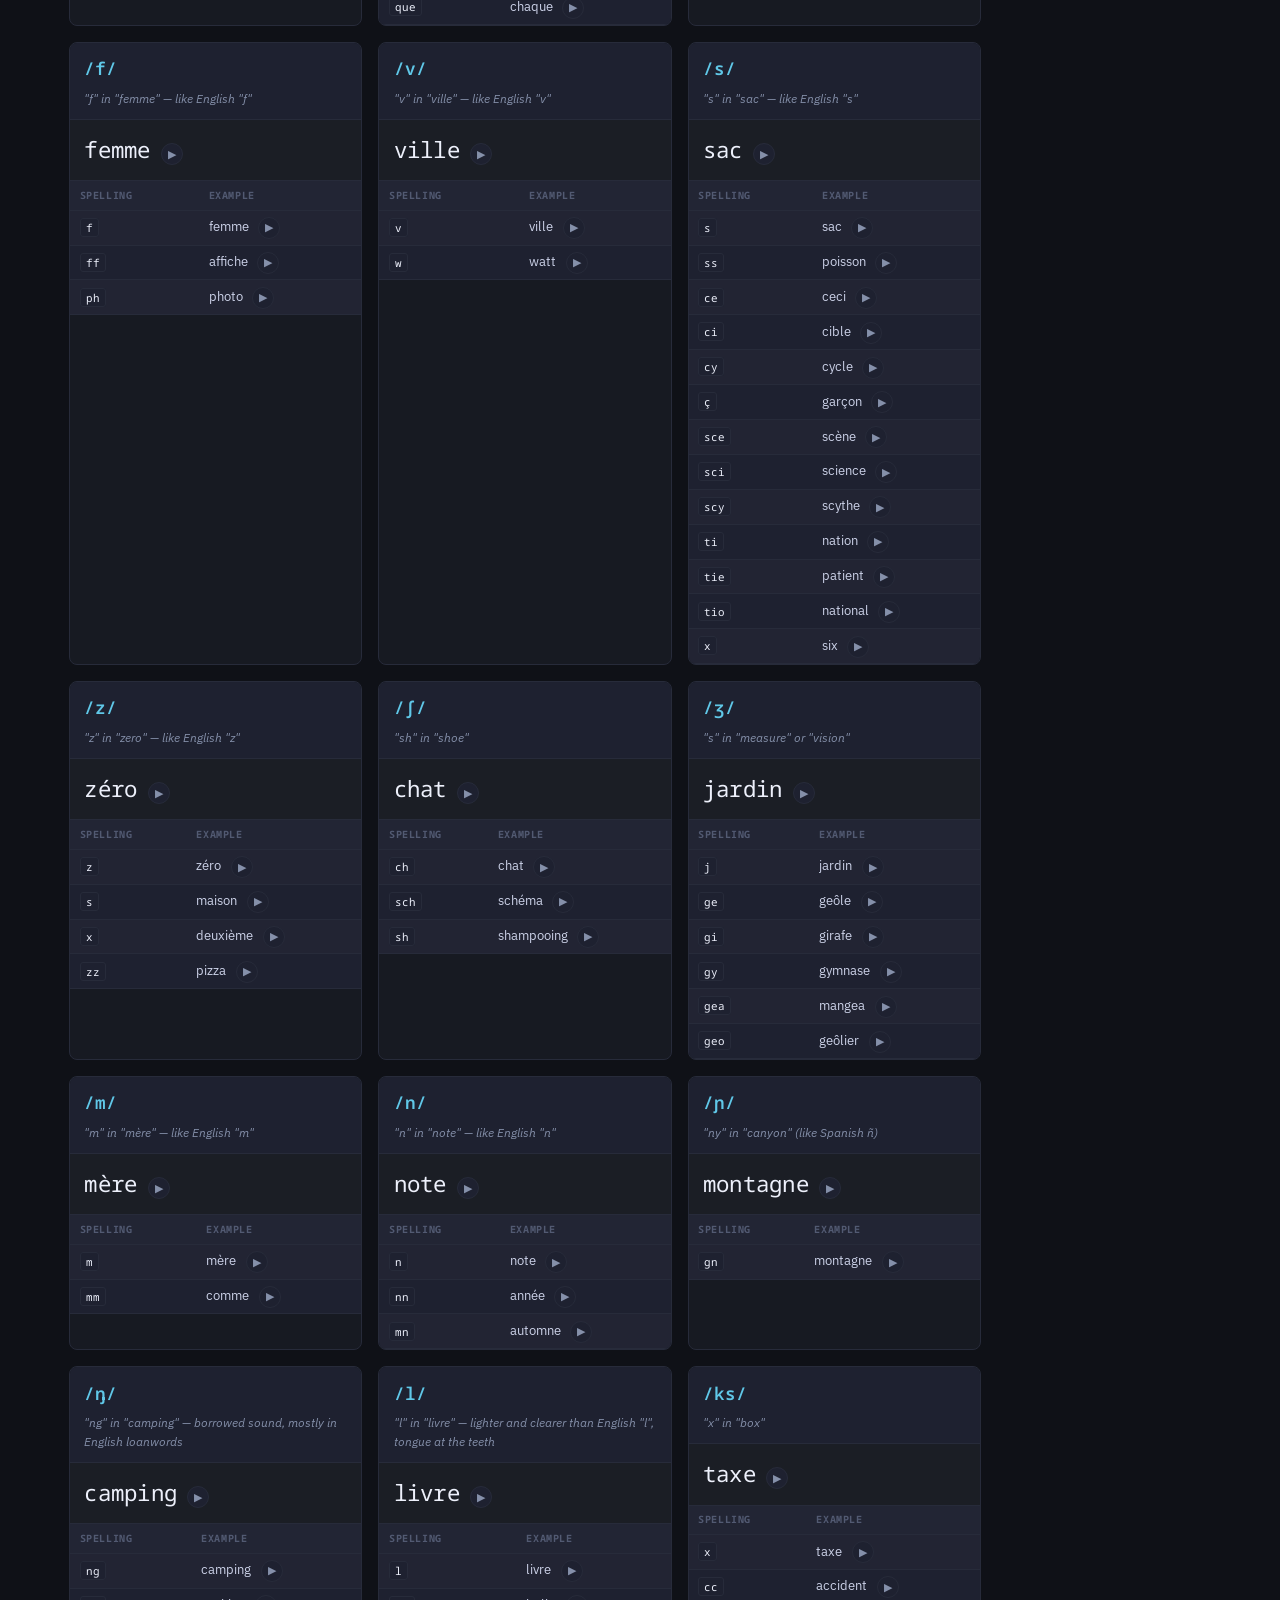
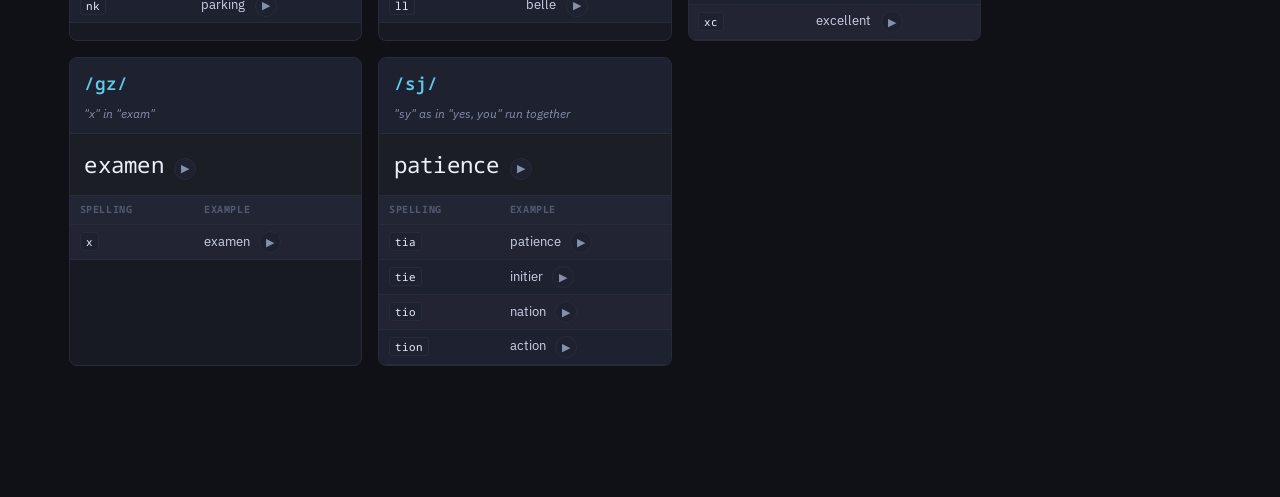
==== commit f60eacd4: "Add Sentence Analyzer: POS tagging + phoneme-colored G2P for any typed sentence - js/lib/pos-tagger." ====
--- a/app/index.html
+++ b/app/index.html
@@ -34,12 +34,16 @@
 <script src="data/passe-compose.js"></script>
 <script src="data/sons.js"></script>
 <script src="data/conjugations.js"></script>
+<script src="data/word-dictionary.js"></script>
+<script src="js/lib/g2p.js"></script>
+<script src="js/lib/pos-tagger.js"></script>
 <script src="js/tools/adverbes.js"></script>
 <script src="js/tools/adjectifs.js"></script>
 <script src="js/tools/noms.js"></script>
 <script src="js/tools/passe-compose.js"></script>
 <script src="js/tools/sons.js"></script>
 <script src="js/tools/conjugations.js"></script>
+<script src="js/tools/analyzer.js"></script>
 <script src="js/components/phoneme-rail.js"></script>
 <script src="js/app.js"></script>
 </body>
--- a/app/css/pronunciation.css
+++ b/app/css/pronunciation.css
@@ -195,6 +195,59 @@
 }
 .conj-verblist td:first-child { font-style: italic; color: var(--text); }
 
+/* ── sentence analyzer ── */
+.analyzer-input-wrap { margin: 1.2rem 0 0.8rem; }
+.analyzer-input {
+  width: 100%;
+  background: var(--surface);
+  border: 1px solid var(--border);
+  border-radius: 8px;
+  color: var(--bright);
+  font-family: 'IBM Plex Sans', sans-serif;
+  font-size: 1rem;
+  padding: 0.9rem 1.1rem;
+  resize: vertical;
+  line-height: 1.6;
+}
+.analyzer-input:focus { outline: none; border-color: var(--dim); }
+.analyzer-input::placeholder { color: var(--muted); }
+
+.analyzer-actions { display: flex; gap: 0.6rem; margin-bottom: 1.6rem; }
+.analyzer-actions .nav-btn { text-decoration: none; display: inline-flex; align-items: center; }
+.analyzer-actions .nav-btn.is-disabled { opacity: 0.4; pointer-events: none; }
+
+.analyzer-tokens {
+  display: flex; flex-wrap: wrap; align-items: flex-start; gap: 0.5rem 0.3rem;
+  padding: 1.2rem;
+  background: var(--surface);
+  border: 1px solid var(--border);
+  border-radius: 8px;
+  margin-bottom: 1.5rem;
+  line-height: 1.4;
+}
+.analyzer-punct { color: var(--dim); align-self: center; }
+
+.token-card {
+  background: var(--surface2);
+  border: 1px solid var(--border);
+  border-radius: 6px;
+  padding: 0.5rem 0.7rem;
+  min-width: 64px;
+  text-align: center;
+}
+.token-word { font-weight: 600; color: var(--bright); font-size: 0.95rem; }
+.token-word .say { width: 16px; height: 16px; font-size: 0.55rem; margin-left: 0.25rem; }
+.token-pos {
+  font-family: 'Noto Sans Mono', monospace; font-size: 0.62rem;
+  text-transform: uppercase; letter-spacing: 0.05em; color: var(--muted);
+  margin: 0.2rem 0;
+}
+.token-ipa { font-family: 'Noto Sans Mono', monospace; font-size: 0.85rem; }
+
+.analyzer-legend { display: flex; flex-wrap: wrap; gap: 0.5rem 1.2rem; margin-bottom: 2rem; }
+.analyzer-legend-item { font-size: 0.8rem; color: var(--dim); }
+.analyzer-legend-item code { margin-right: 0.3rem; }
+
 /* ── static (non-interactive) decision flowchart ── */
 .flow {
   display: flex; flex-direction: column; align-items: center;
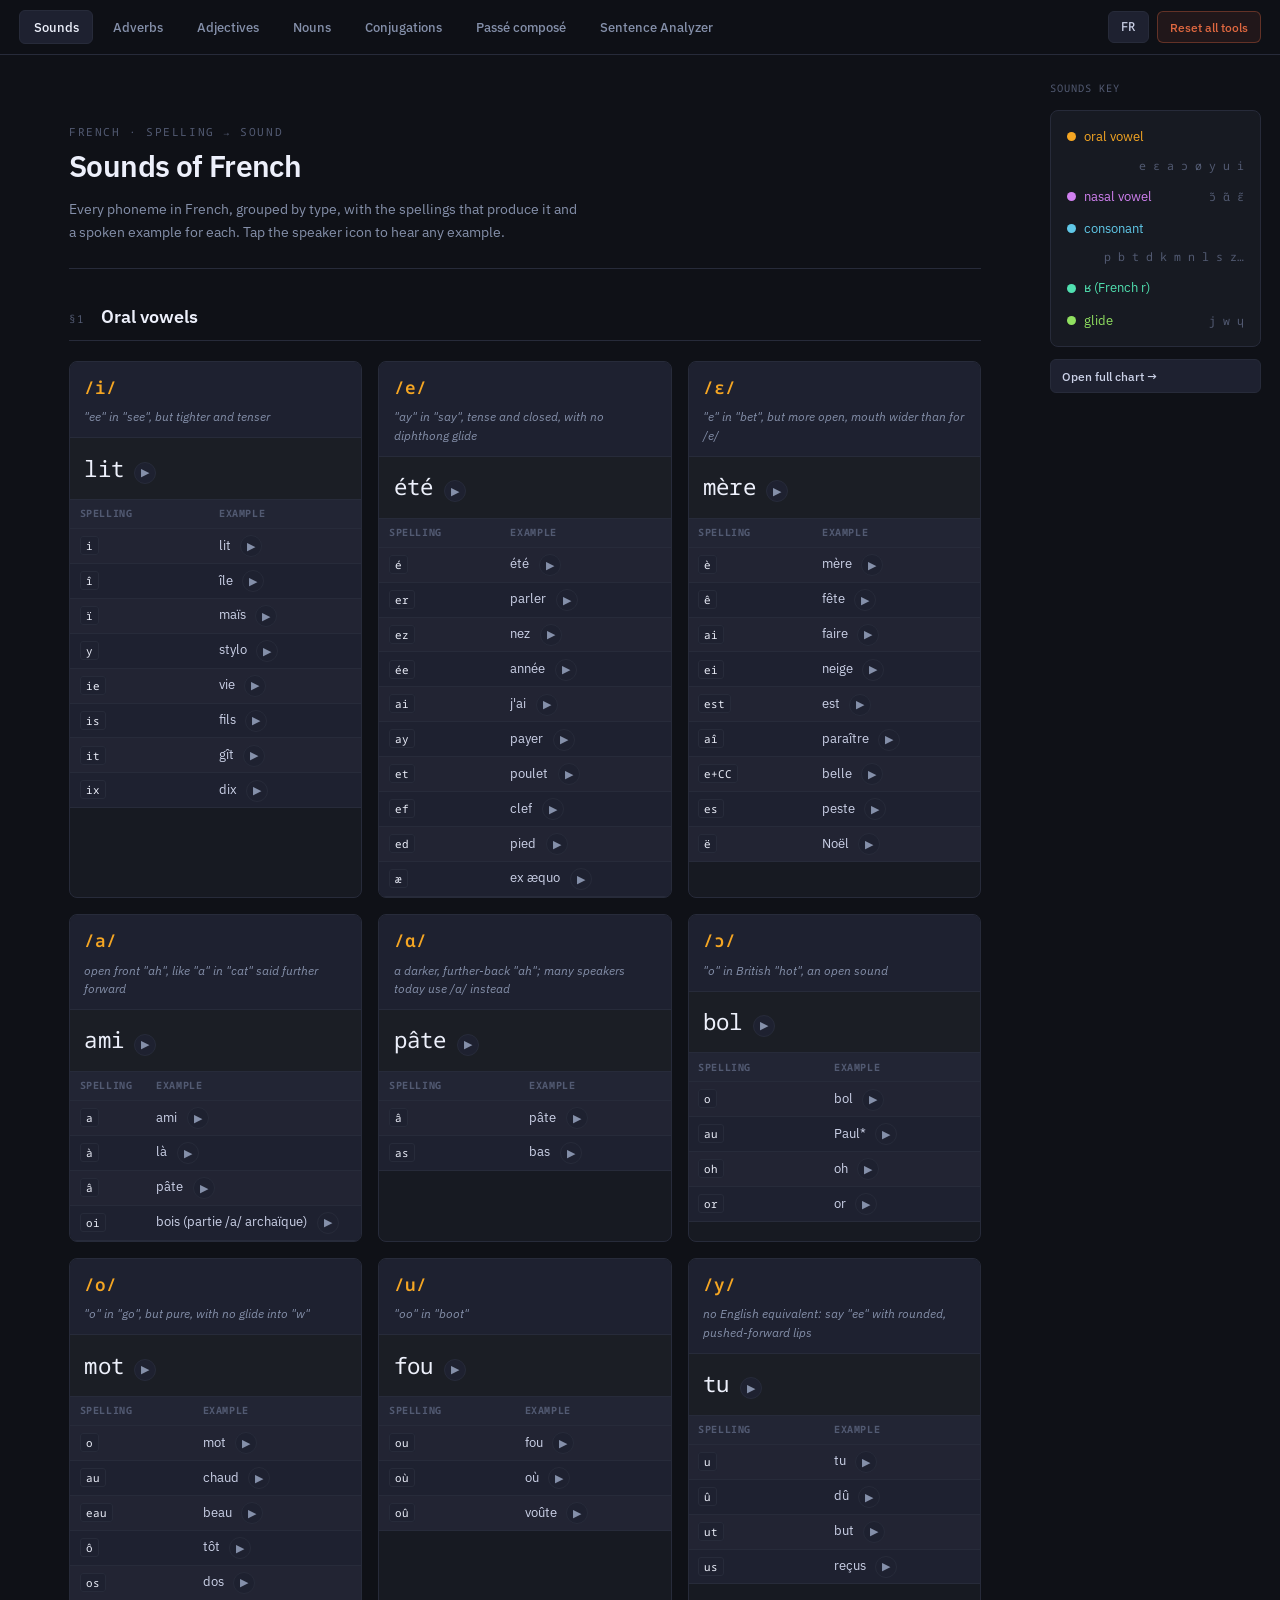
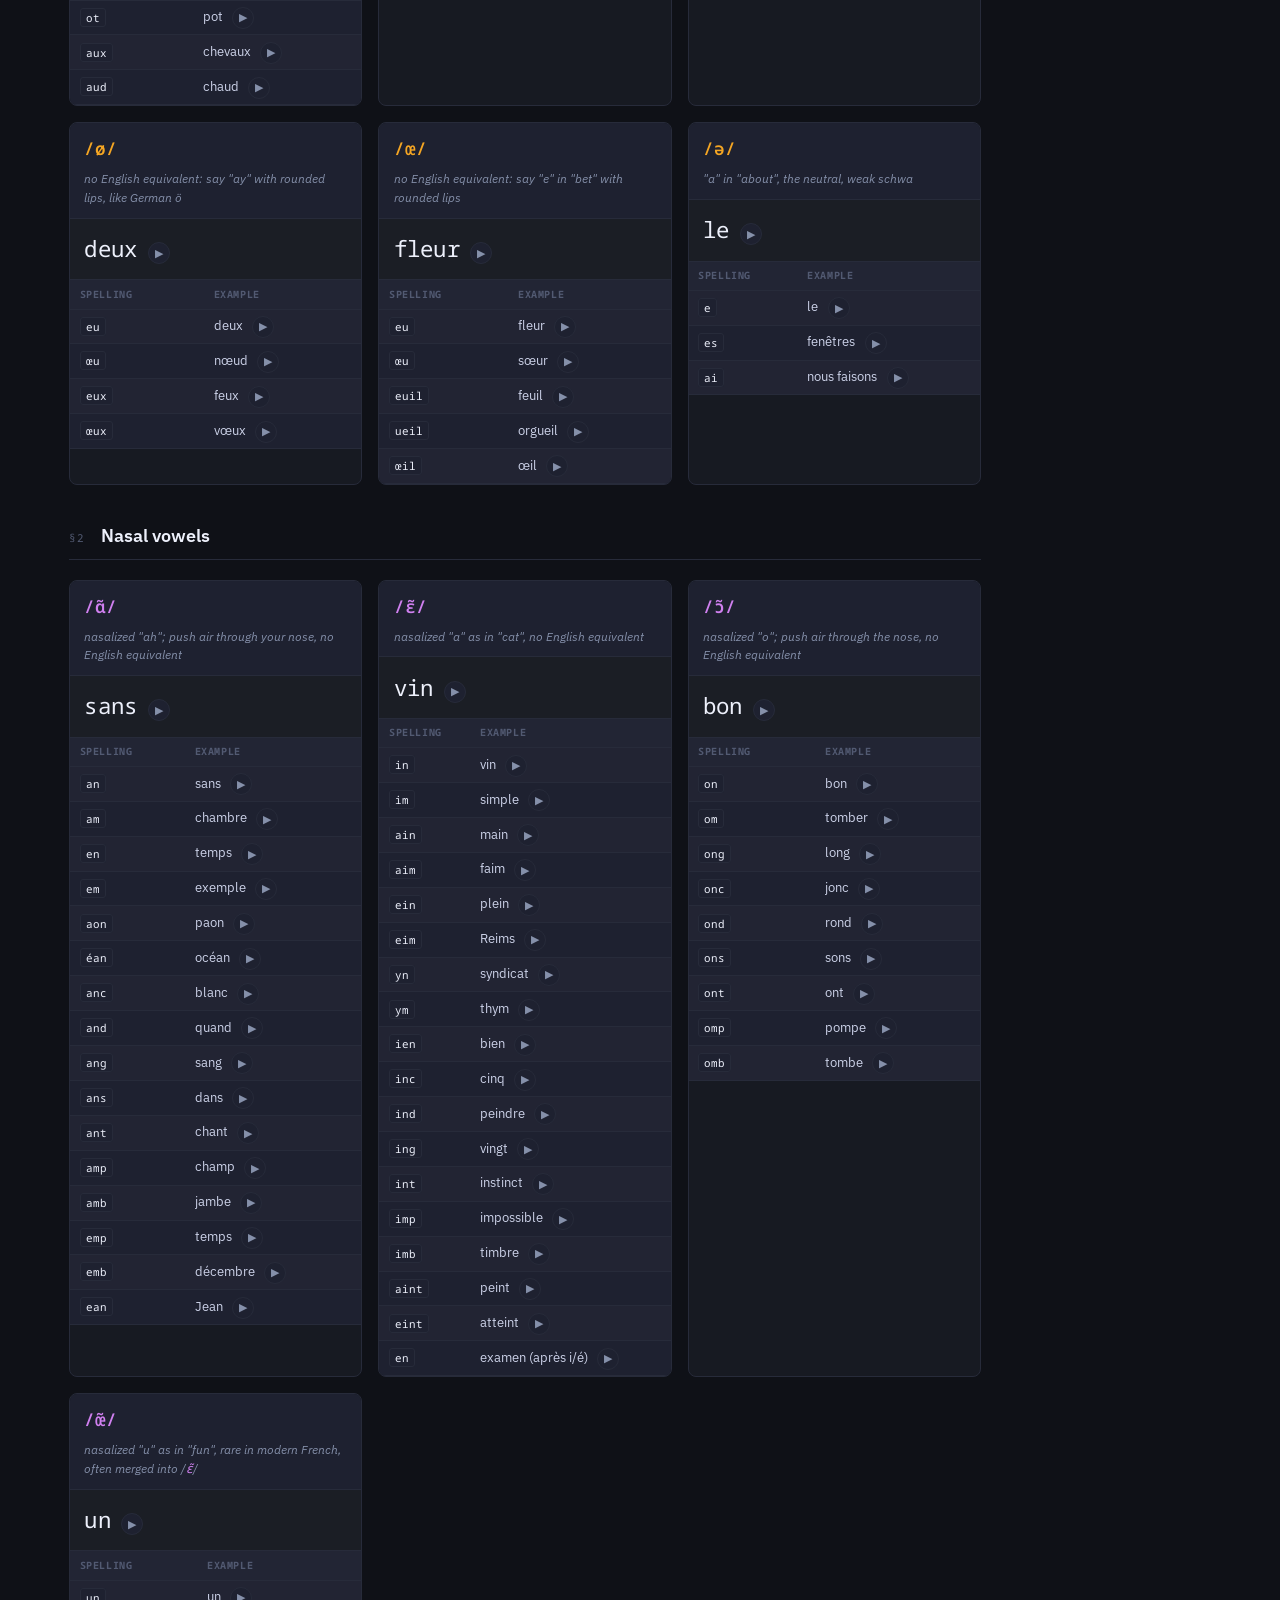
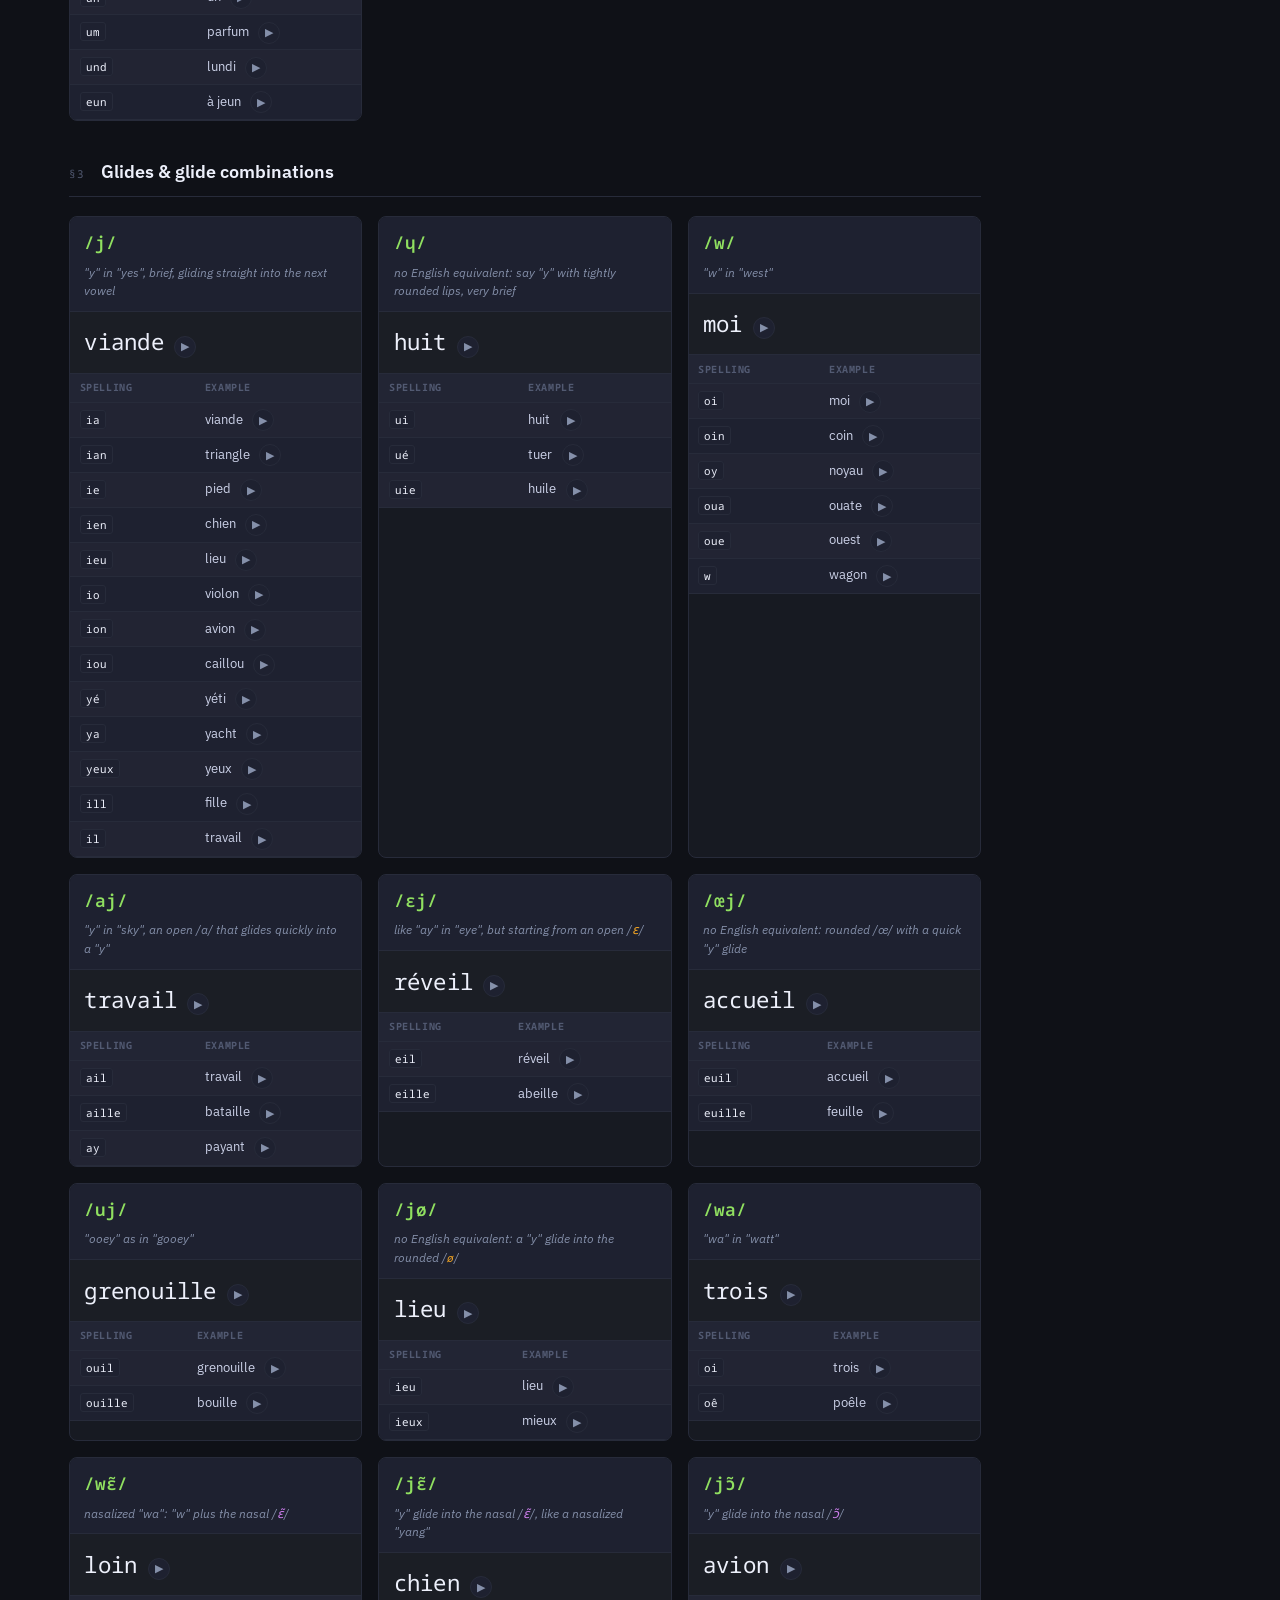
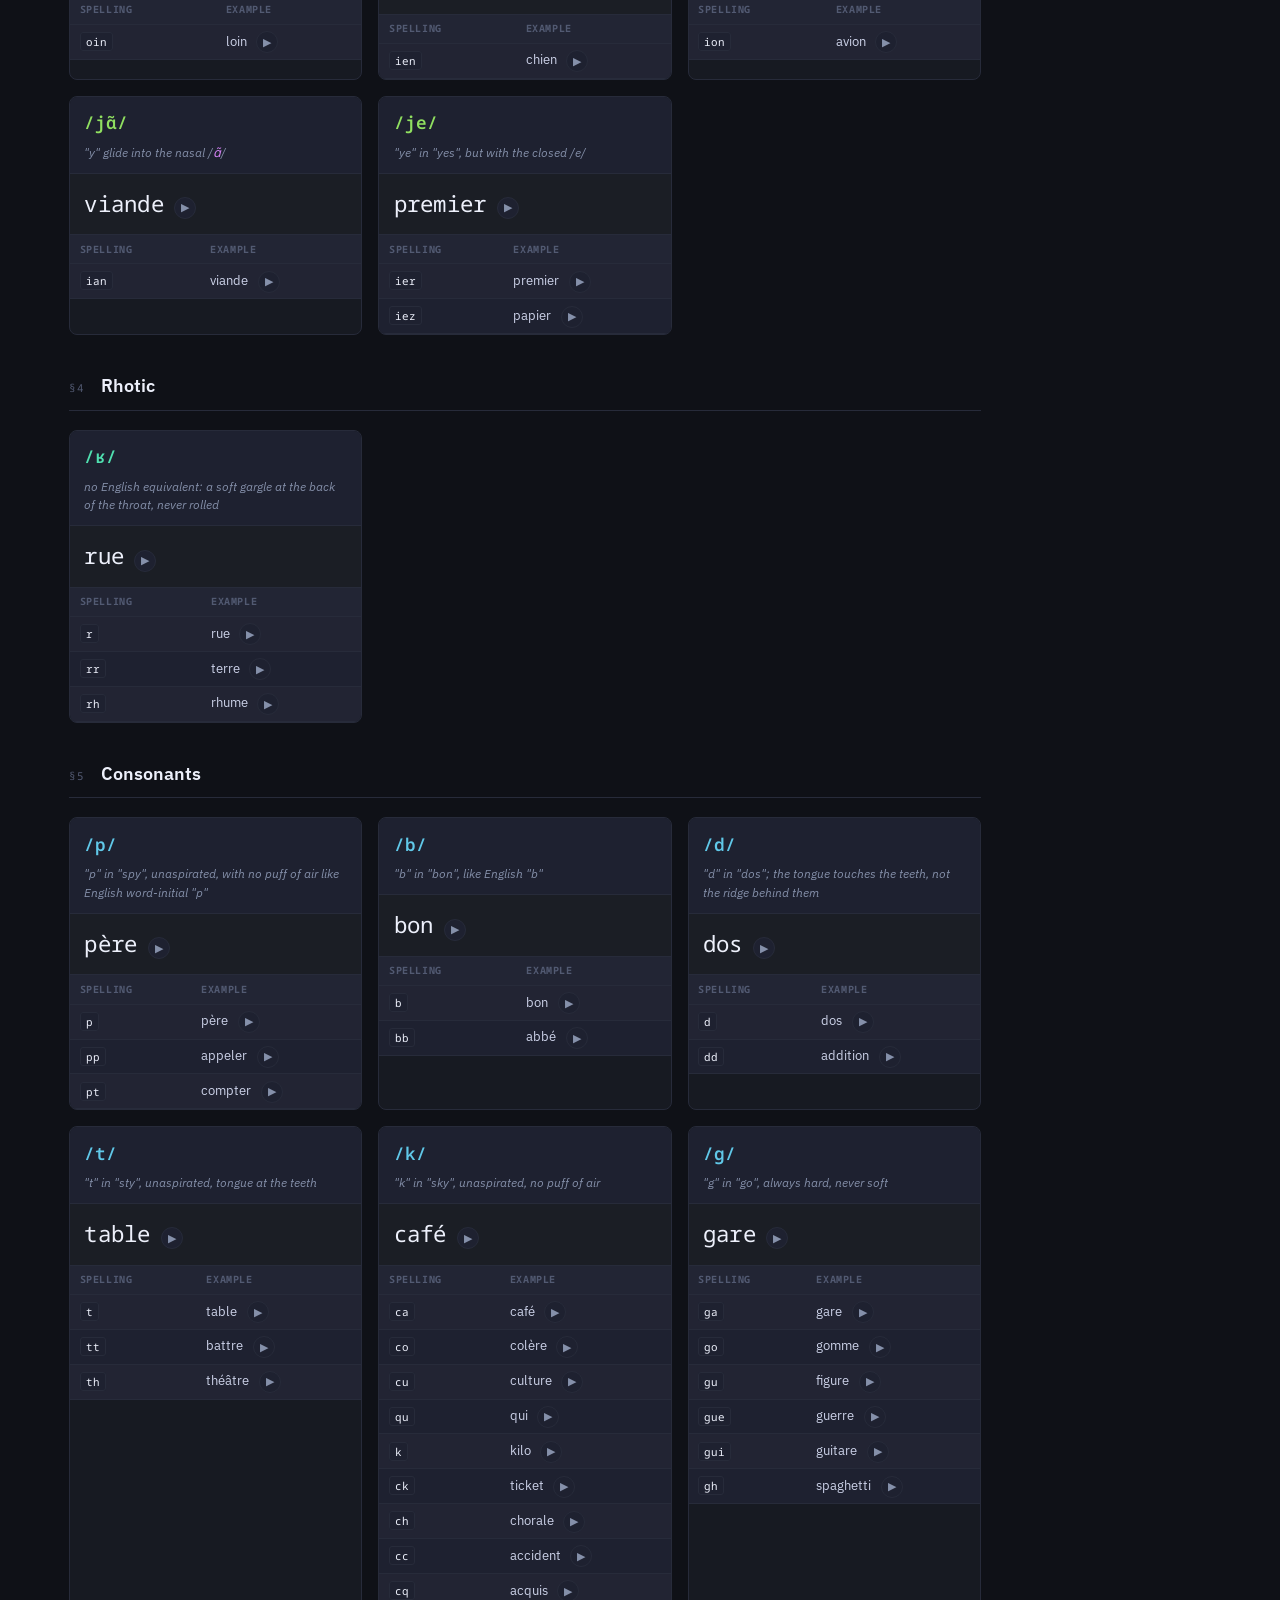
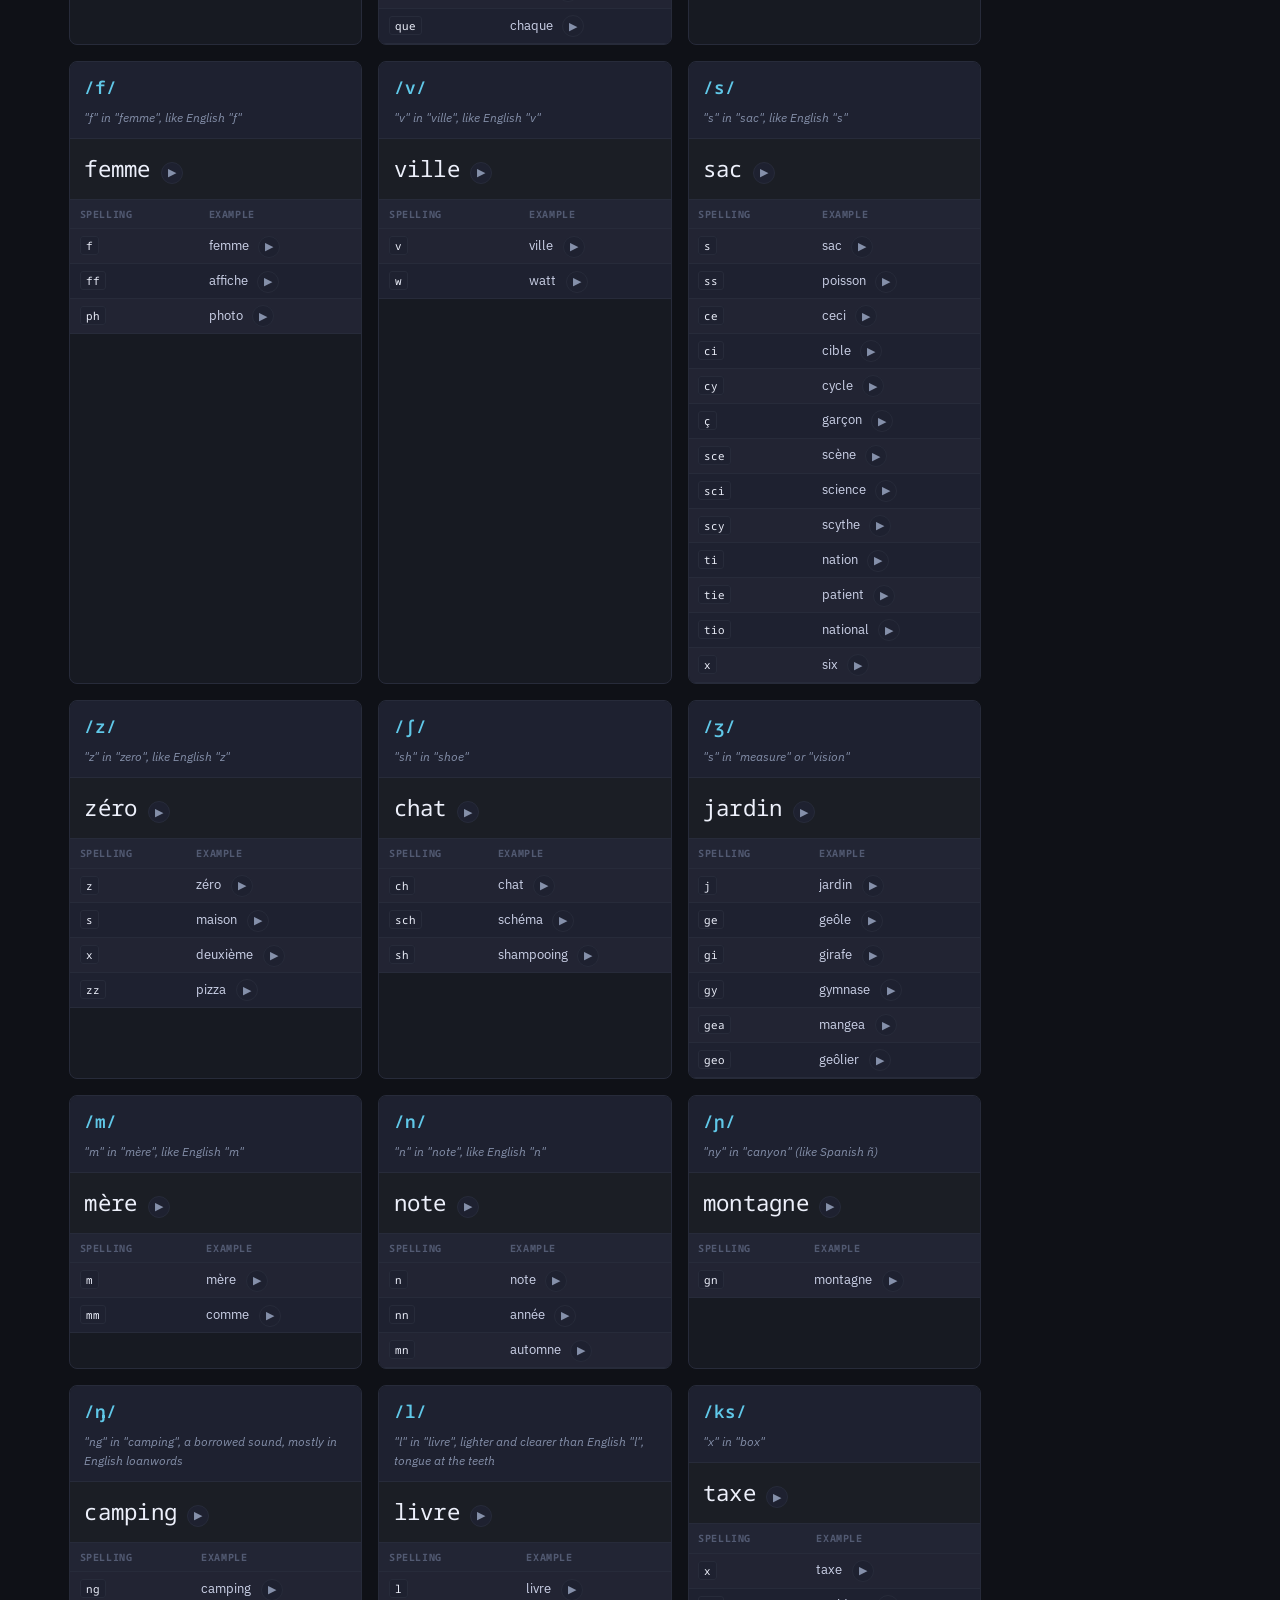
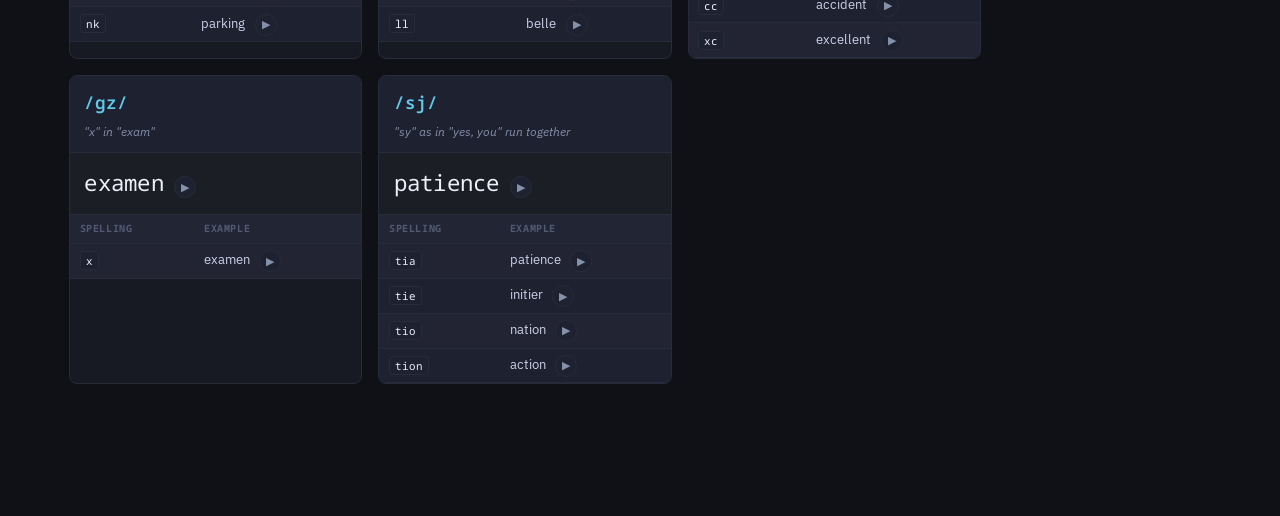
==== commit e65859cb: "Drop hand-rolled POS/G2P engines from the Sentence Analyzer The Analyzer now shows only the curated " ====
--- a/app/index.html
+++ b/app/index.html
@@ -35,8 +35,8 @@
 <script src="data/sons.js"></script>
 <script src="data/conjugations.js"></script>
 <script src="data/word-dictionary.js"></script>
-<script src="js/lib/g2p.js"></script>
-<script src="js/lib/pos-tagger.js"></script>
+<script src="js/lib/translate.js"></script>
+<script src="js/lib/nlp-engines.js"></script>
 <script src="js/tools/adverbes.js"></script>
 <script src="js/tools/adjectifs.js"></script>
 <script src="js/tools/noms.js"></script>
--- a/app/css/pronunciation.css
+++ b/app/css/pronunciation.css
@@ -212,9 +212,6 @@
 .analyzer-input:focus { outline: none; border-color: var(--dim); }
 .analyzer-input::placeholder { color: var(--muted); }
 
-.analyzer-actions { display: flex; gap: 0.6rem; margin-bottom: 1.6rem; }
-.analyzer-actions .nav-btn { text-decoration: none; display: inline-flex; align-items: center; }
-.analyzer-actions .nav-btn.is-disabled { opacity: 0.4; pointer-events: none; }
 
 .analyzer-tokens {
   display: flex; flex-wrap: wrap; align-items: flex-start; gap: 0.5rem 0.3rem;
@@ -247,6 +244,40 @@
 .analyzer-legend { display: flex; flex-wrap: wrap; gap: 0.5rem 1.2rem; margin-bottom: 2rem; }
 .analyzer-legend-item { font-size: 0.8rem; color: var(--dim); }
 .analyzer-legend-item code { margin-right: 0.3rem; }
+
+.translate-grid {
+  display: grid; grid-template-columns: 1fr 1fr; gap: 1rem;
+  margin-bottom: 2rem;
+}
+.translate-panel {
+  background: var(--surface); border: 1px solid var(--border); border-radius: 8px;
+  padding: 1rem 1.1rem;
+}
+.translate-head {
+  display: flex; align-items: center; justify-content: space-between;
+  font-weight: 600; font-size: 0.85rem; color: var(--bright); margin-bottom: 0.6rem;
+}
+.translate-open {
+  font-size: 0.72rem; color: var(--muted); text-decoration: none;
+  font-family: 'Noto Sans Mono', monospace;
+}
+.translate-open:hover { color: var(--bright); }
+.translate-open.is-disabled { pointer-events: none; opacity: 0.4; }
+.translate-body { font-size: 0.92rem; color: var(--text); line-height: 1.6; min-height: 1.6rem; }
+.translate-muted { color: var(--muted); font-style: italic; font-size: 0.85rem; }
+.translate-error .translate-body { color: var(--dim); }
+.translate-key-row { margin-top: 0.8rem; }
+.translate-key-input {
+  width: 100%; background: var(--surface2); border: 1px solid var(--border);
+  border-radius: 6px; color: var(--bright); font-size: 0.82rem;
+  padding: 0.45rem 0.6rem; font-family: 'Noto Sans Mono', monospace;
+}
+.translate-key-input:focus { outline: none; border-color: var(--dim); }
+.translate-key-note { font-size: 0.68rem; color: var(--muted); margin-top: 0.4rem; line-height: 1.5; }
+
+@media (max-width: 620px) {
+  .translate-grid { grid-template-columns: 1fr; }
+}
 
 /* ── static (non-interactive) decision flowchart ── */
 .flow {
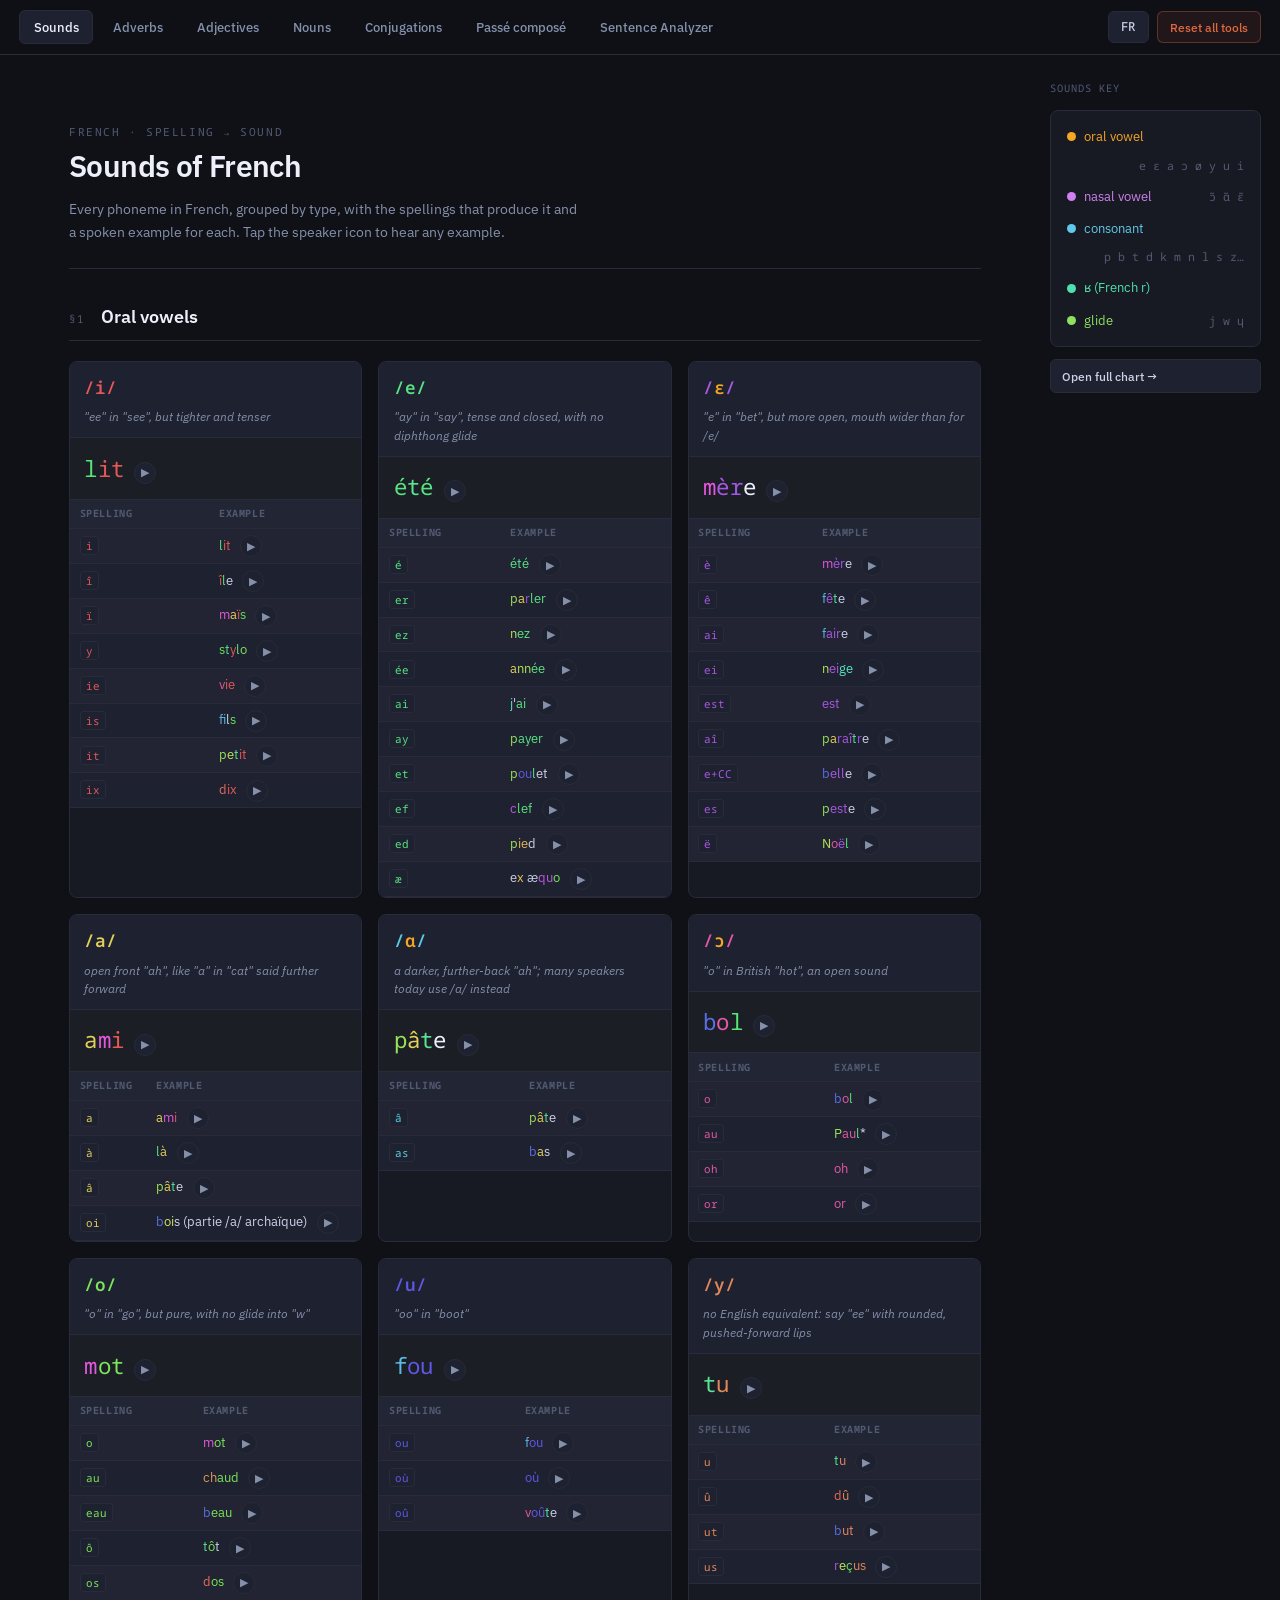
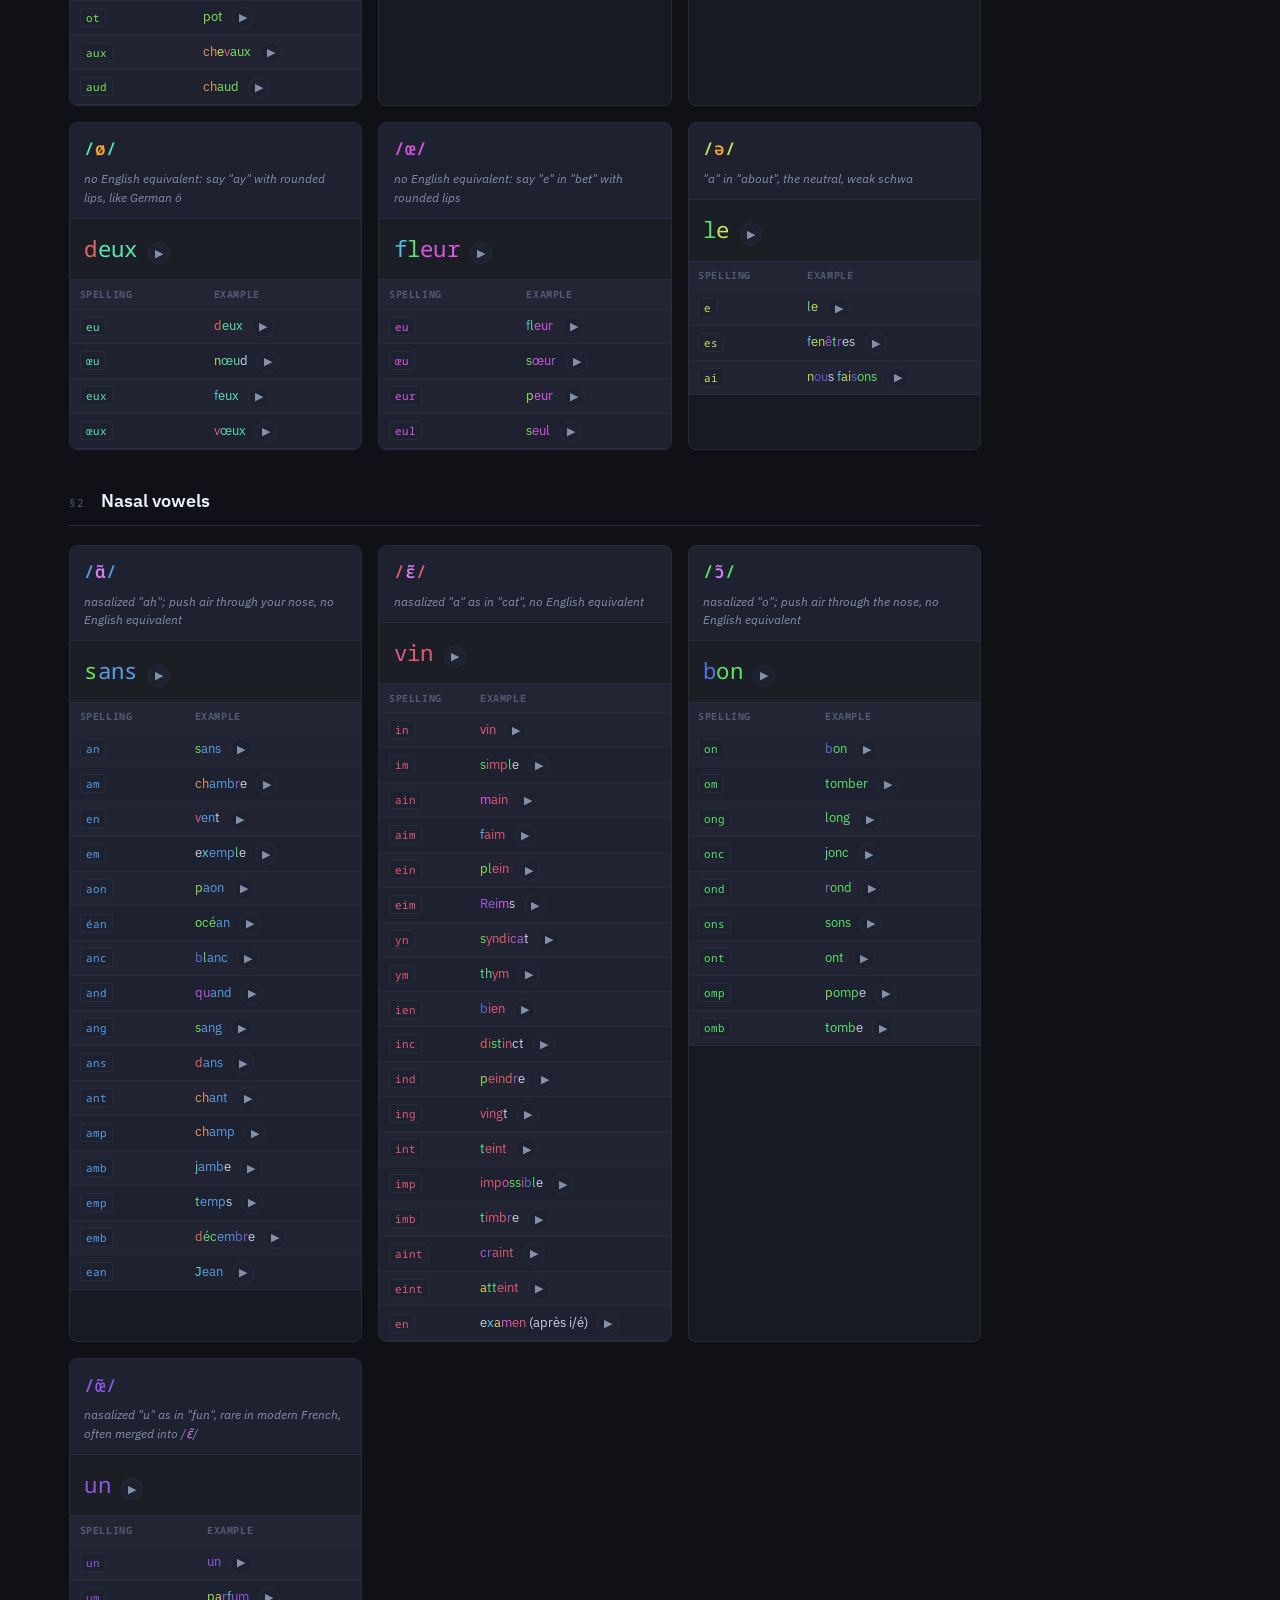
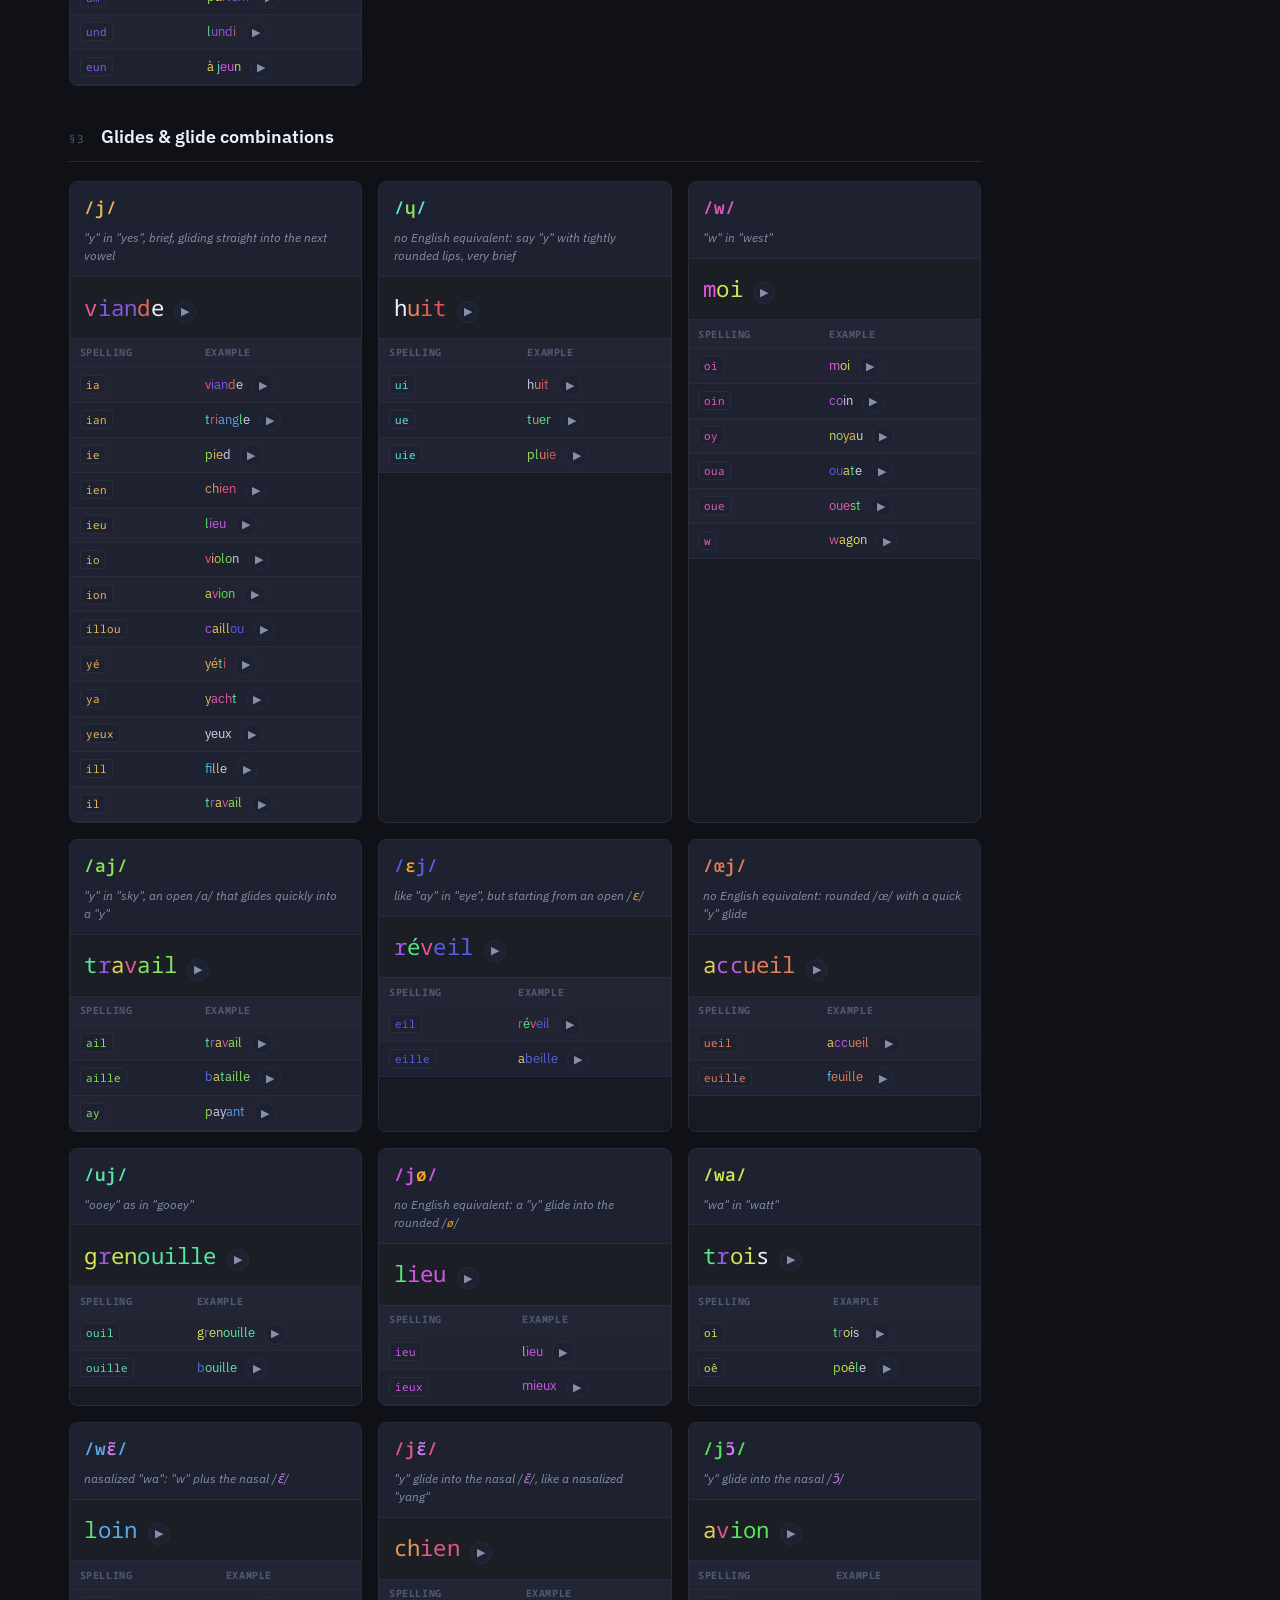
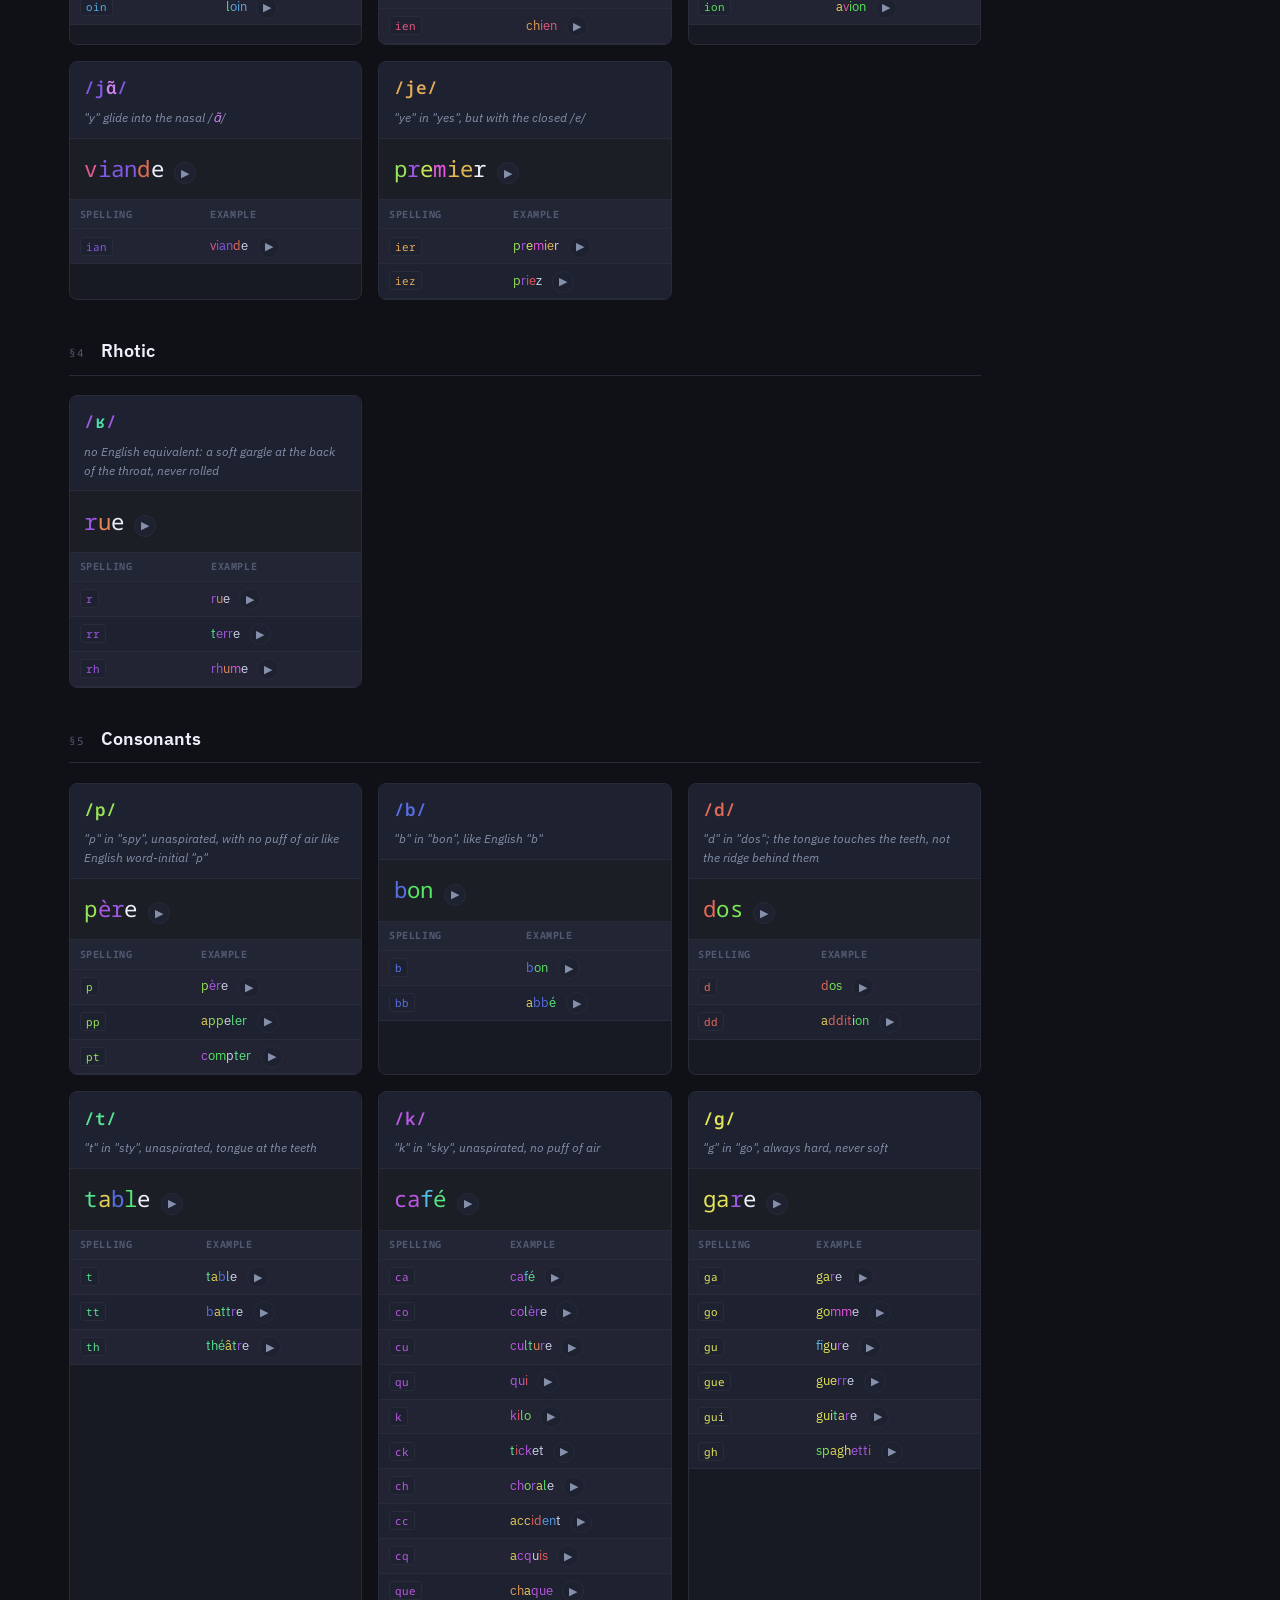
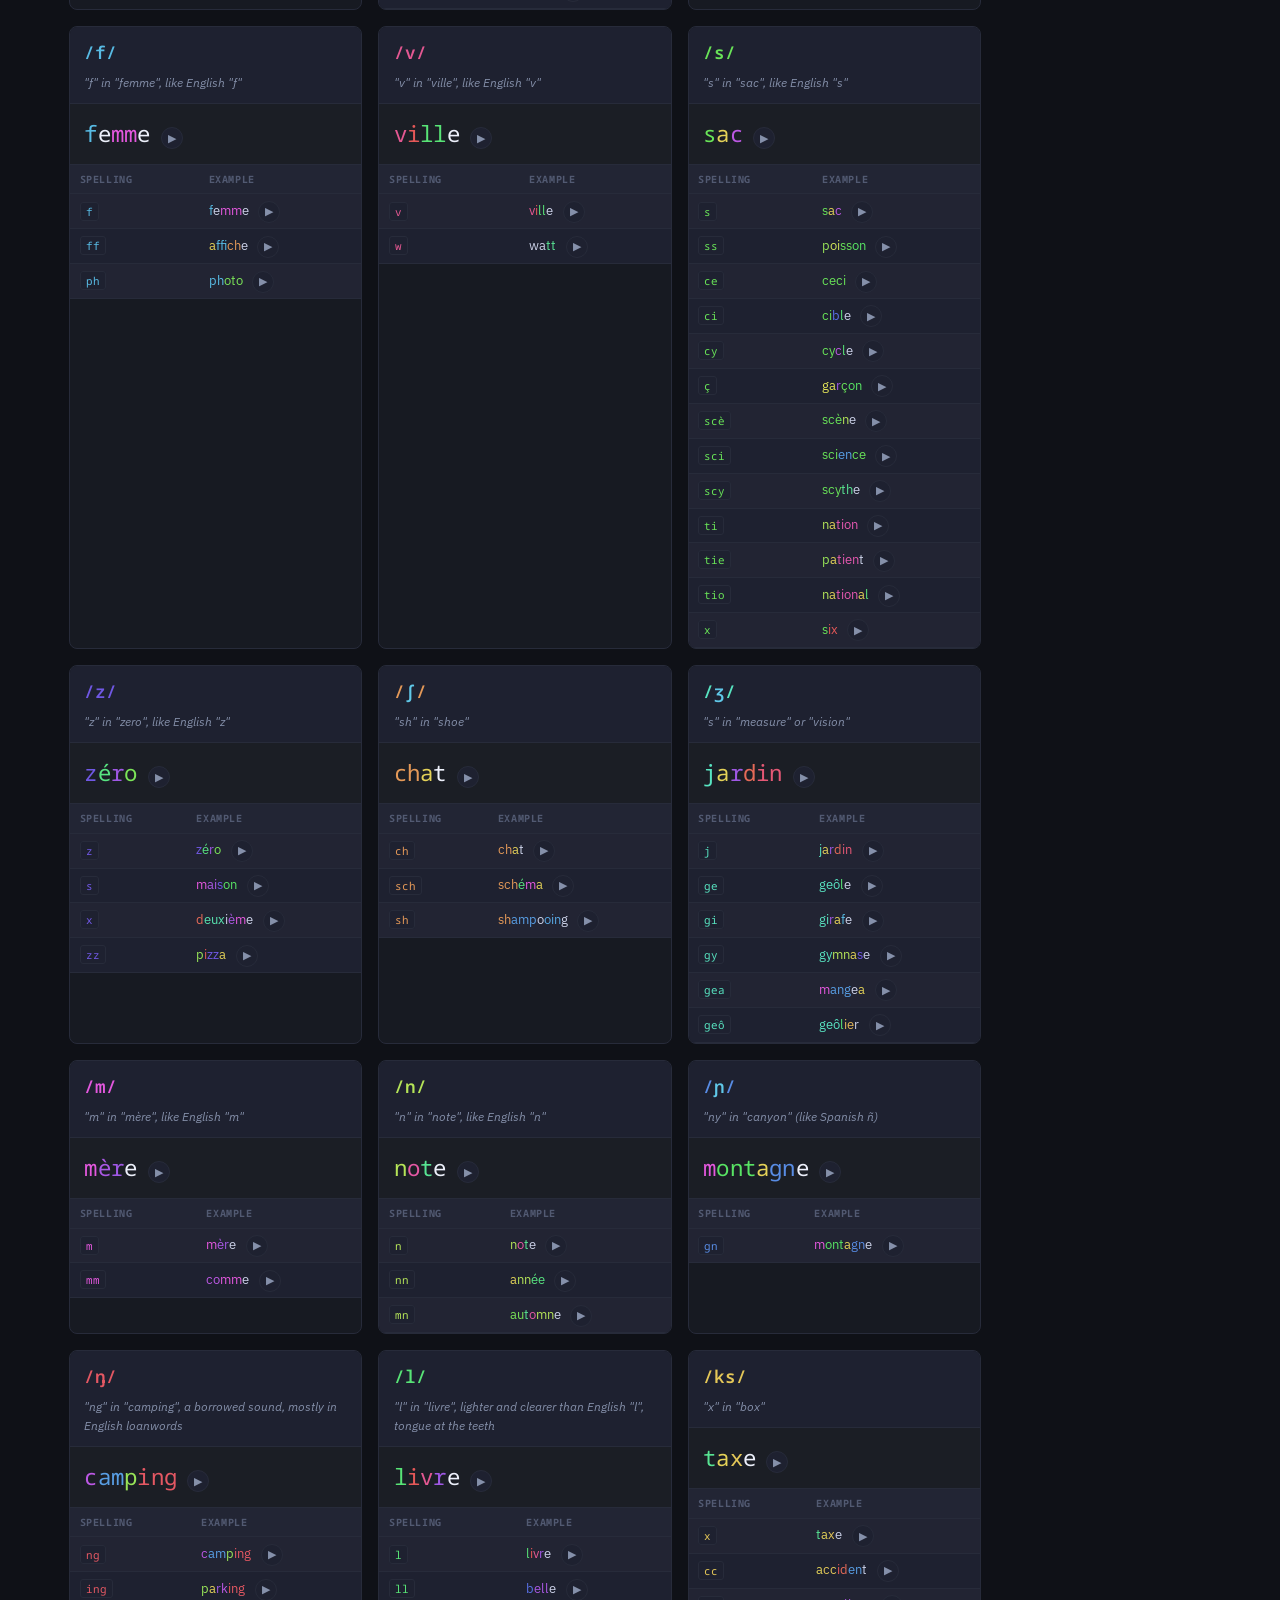
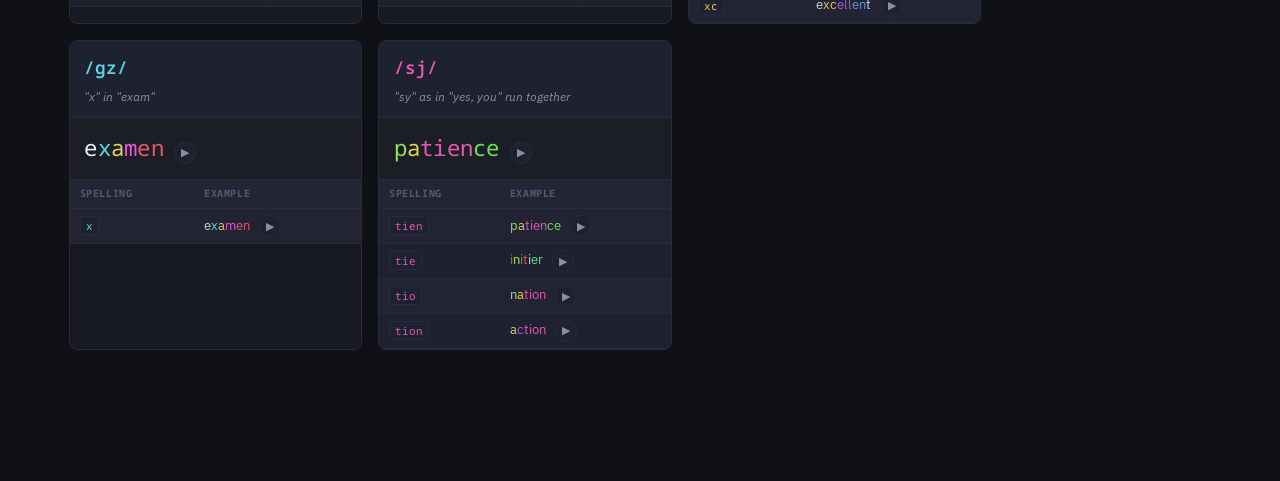
==== commit 46a72bcd: "Color every phoneme in every Sounds page example, not just the target one Each phoneme card's title " ====
--- a/app/index.html
+++ b/app/index.html
@@ -33,6 +33,7 @@
 <script src="data/noms-pluriel.js"></script>
 <script src="data/passe-compose.js"></script>
 <script src="data/sons.js"></script>
+<script src="data/sons-breakdown.js"></script>
 <script src="data/conjugations.js"></script>
 <script src="data/word-dictionary.js"></script>
 <script src="js/lib/translate.js"></script>
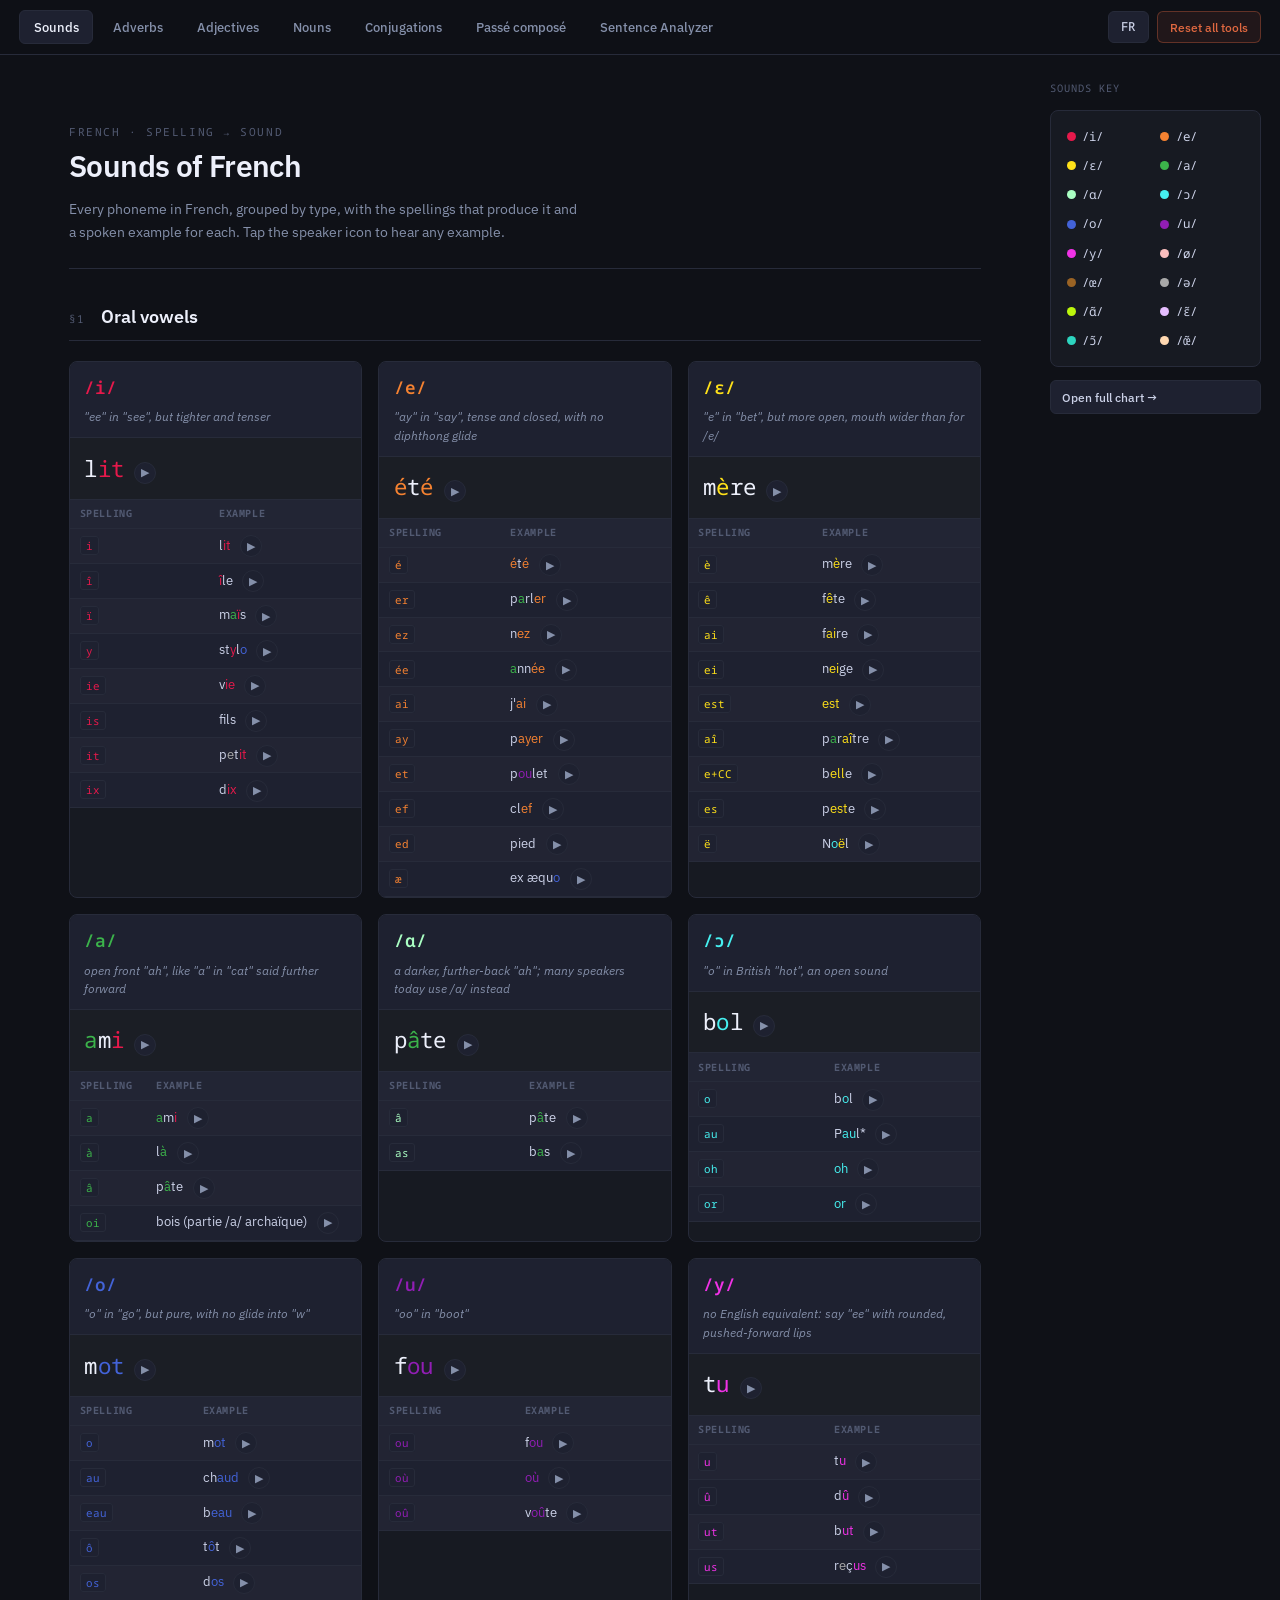
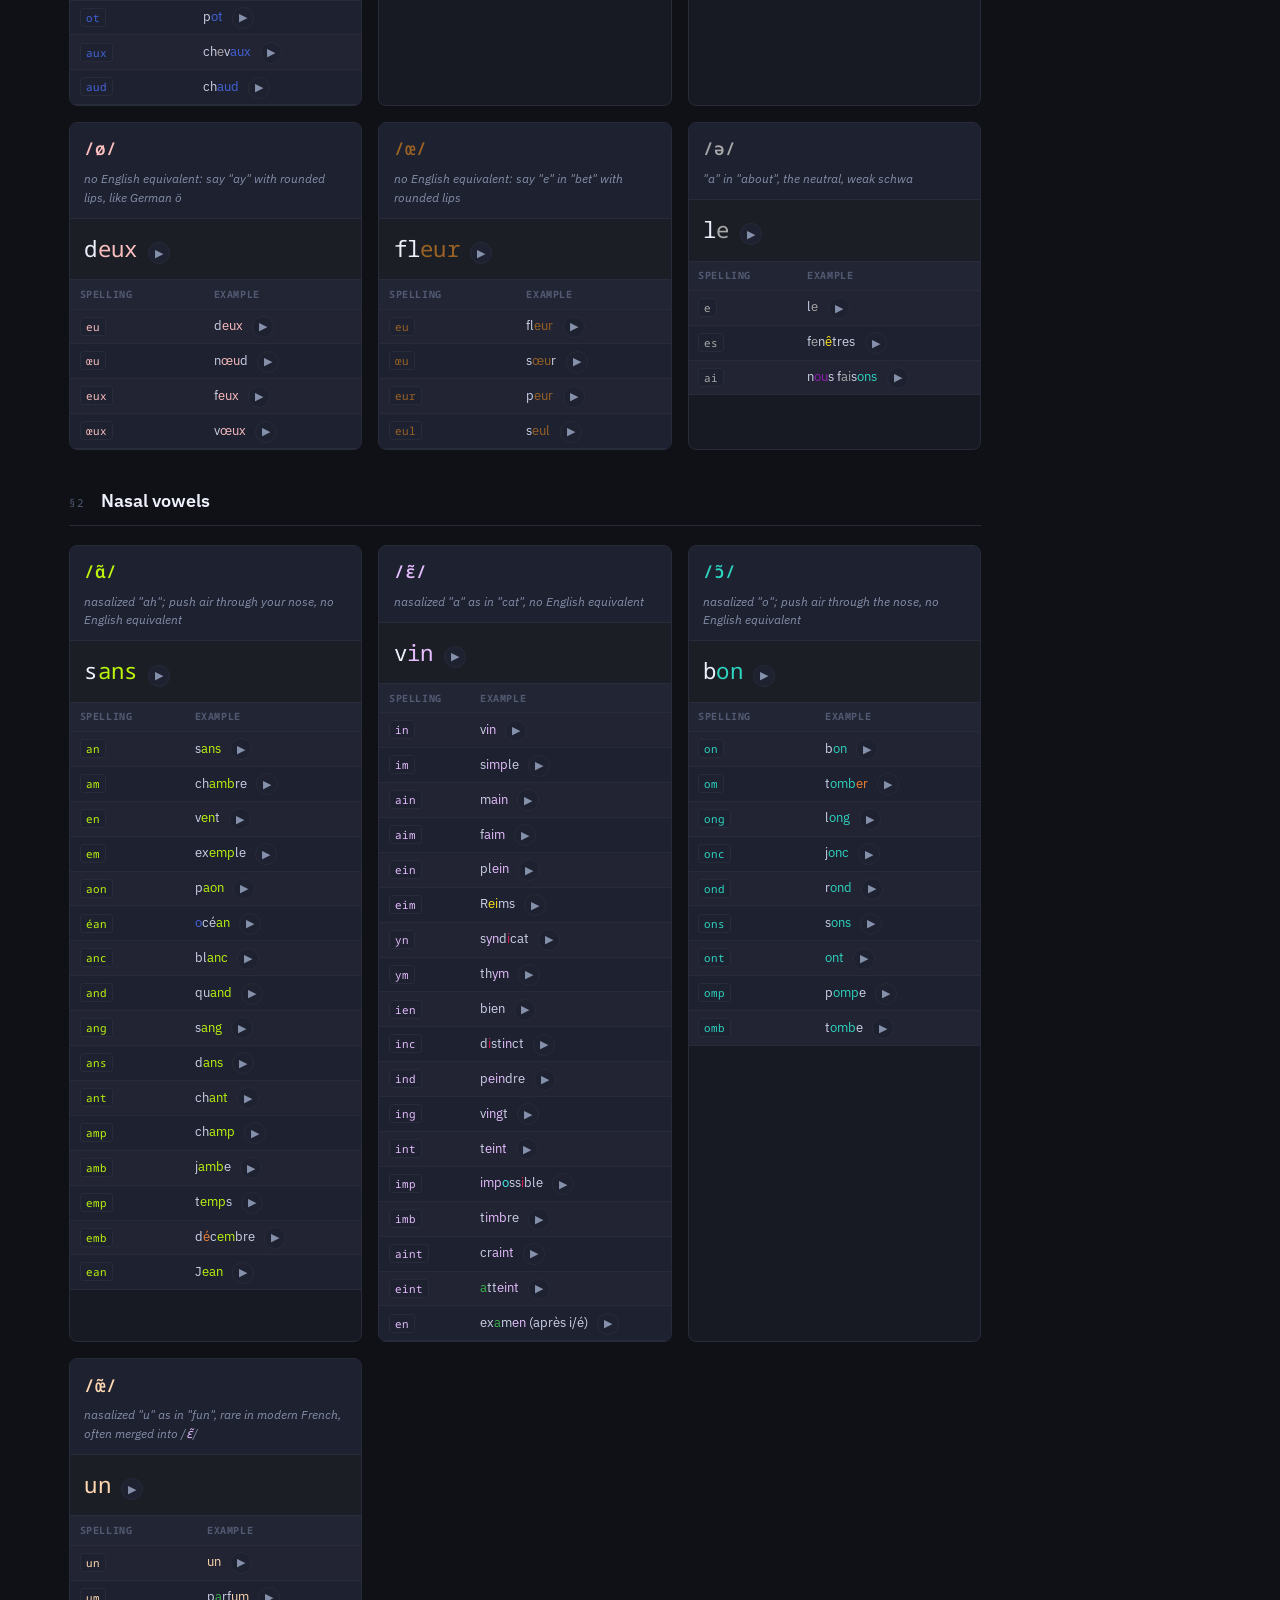
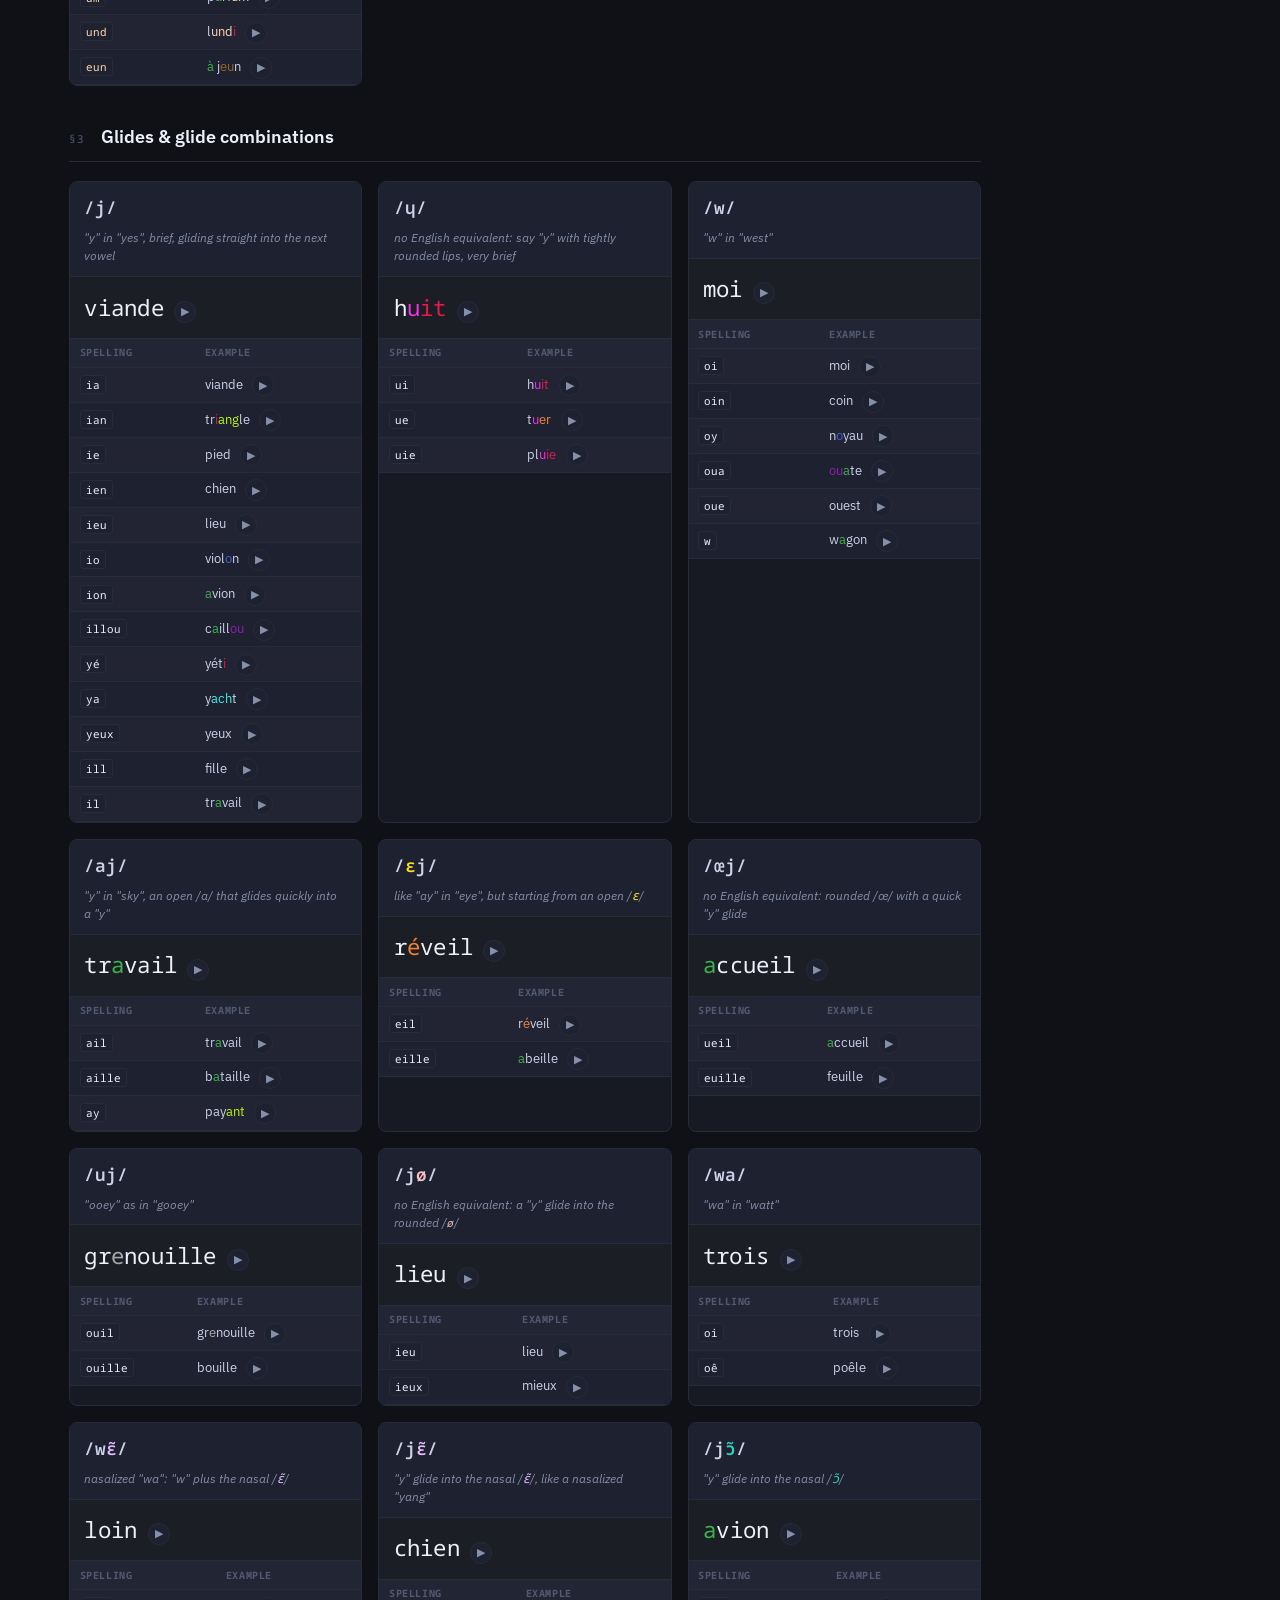
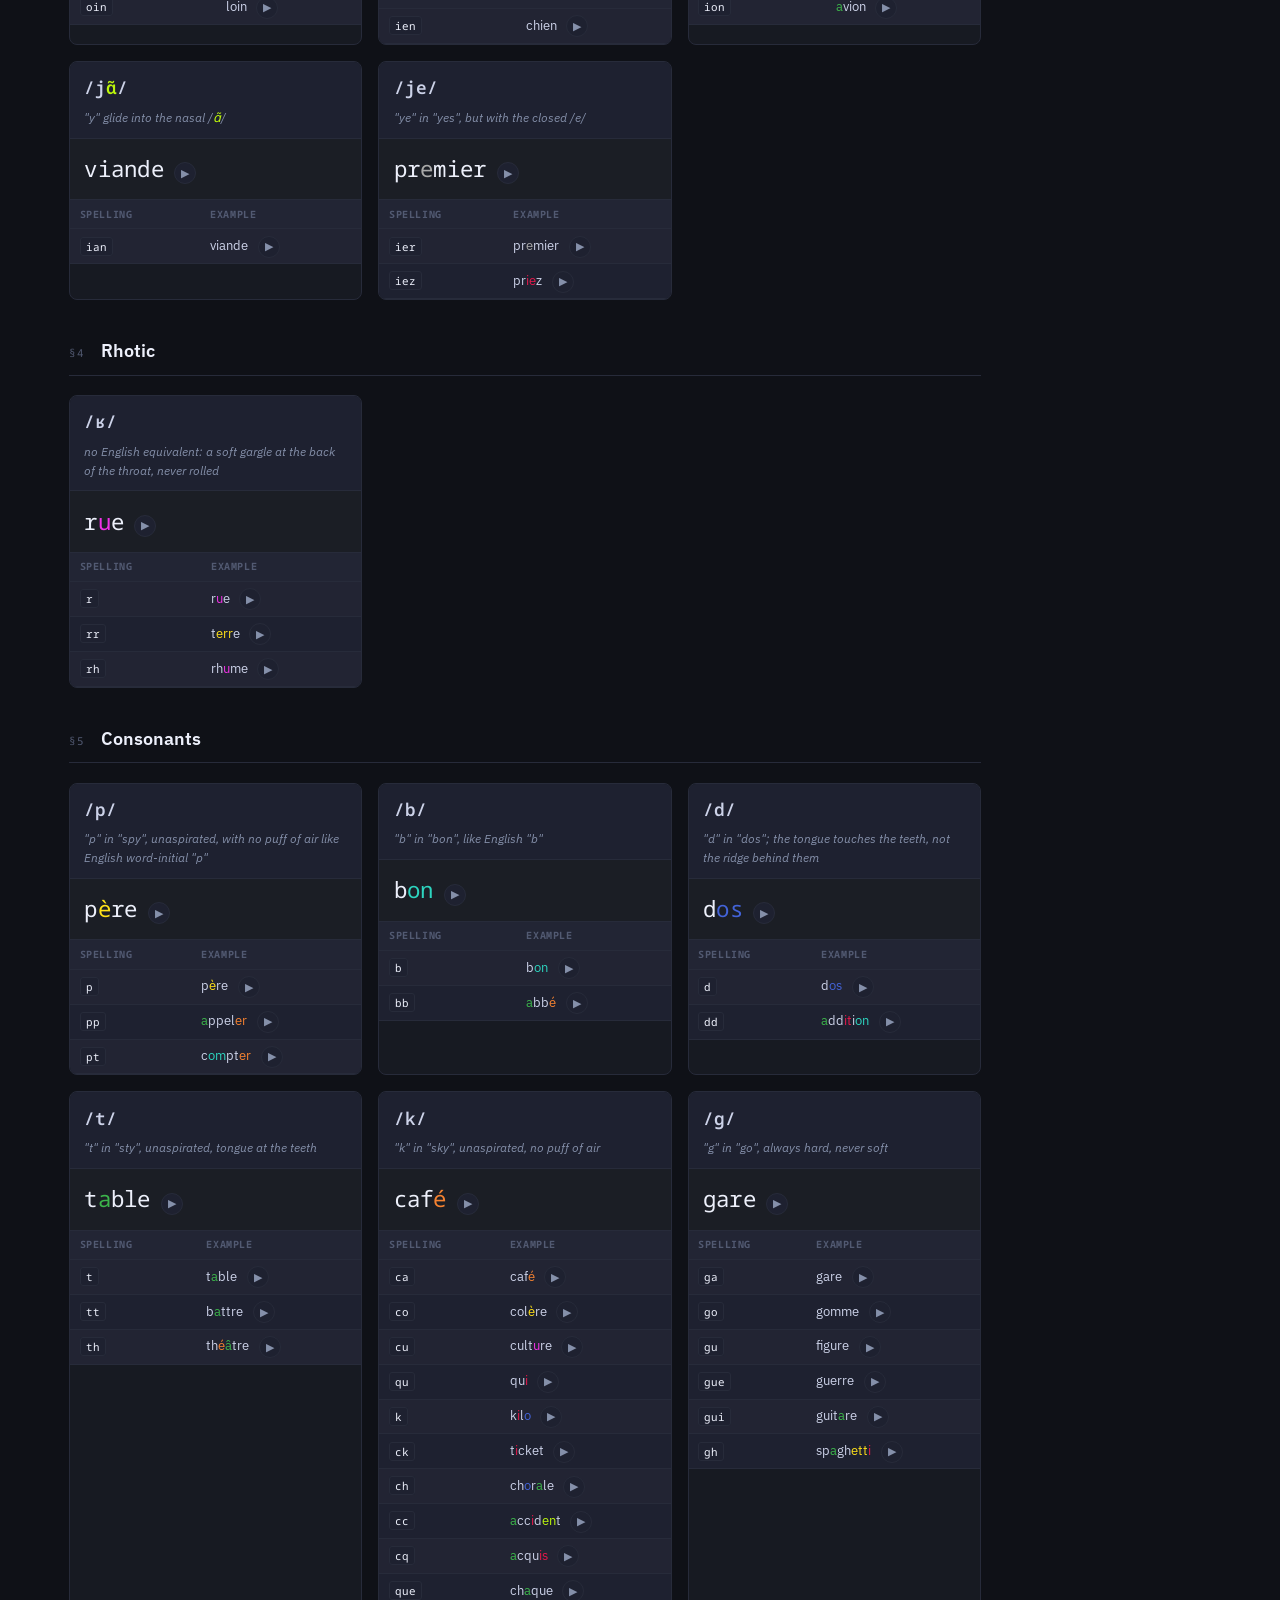
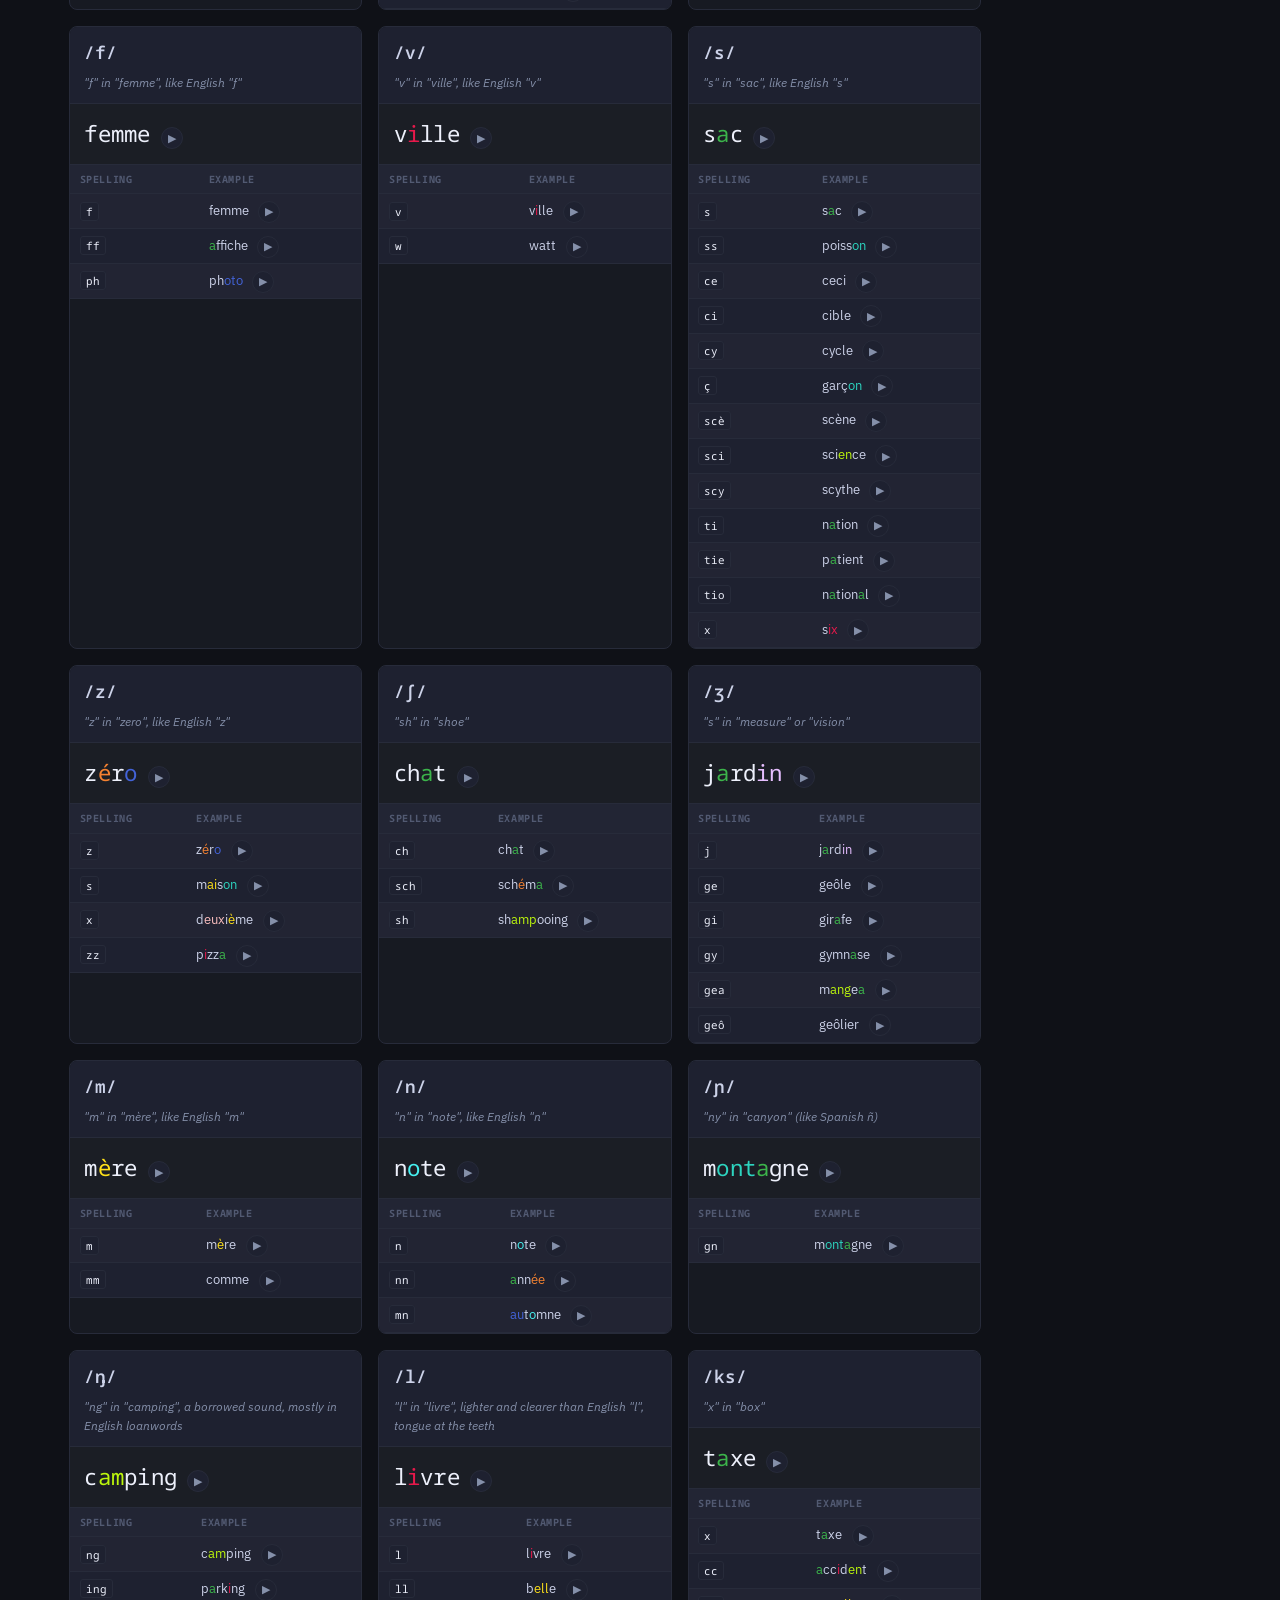
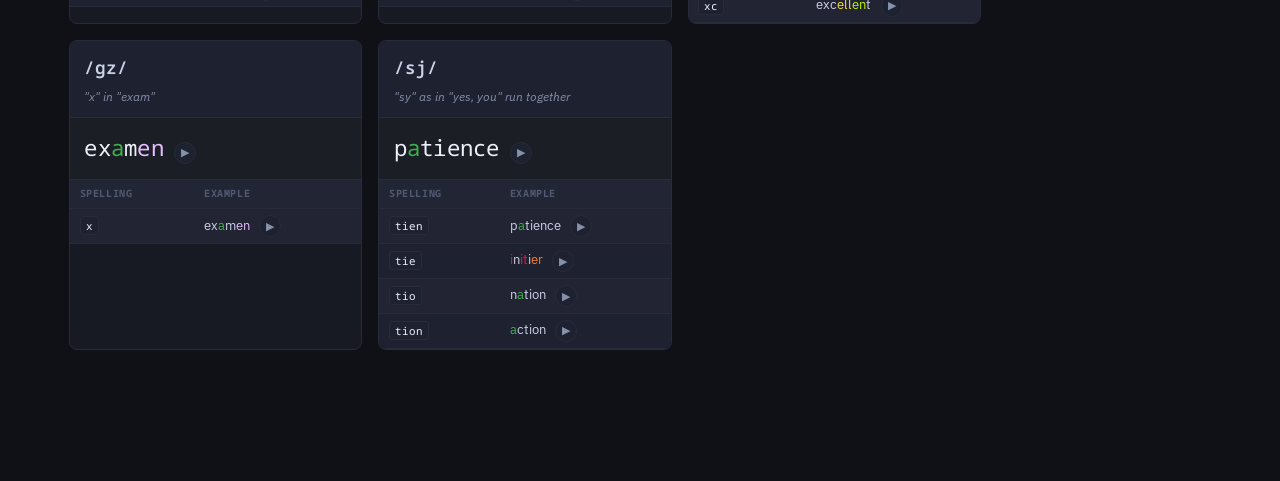
==== commit 77ed898b: "Replace the phoneme color system: 16 distinct vowel colors, vowels only The old scheme colored by br" ====
--- a/app/index.html
+++ b/app/index.html
@@ -22,6 +22,7 @@
 <script src="js/i18n.js"></script>
 <script src="js/state.js"></script>
 <script src="js/speech.js"></script>
+<script src="js/phoneme-palette.js"></script>
 <script src="js/phoneme-color.js"></script>
 <script src="js/data-helpers.js"></script>
 <script src="js/wizard-engine.js"></script>
--- a/app/css/rail.css
+++ b/app/css/rail.css
@@ -41,6 +41,13 @@
   font-size: 0.8rem;
   flex-wrap: wrap;
 }
+
+.rail-legend-vowels {
+  display: grid;
+  grid-template-columns: 1fr 1fr;
+  gap: 0.5rem 0.6rem;
+}
+.rail-legend-vowels .rail-leg { gap: 0.4rem; font-size: 0.78rem; }
 
 .rail-symbols {
   font-size: 0.72rem;
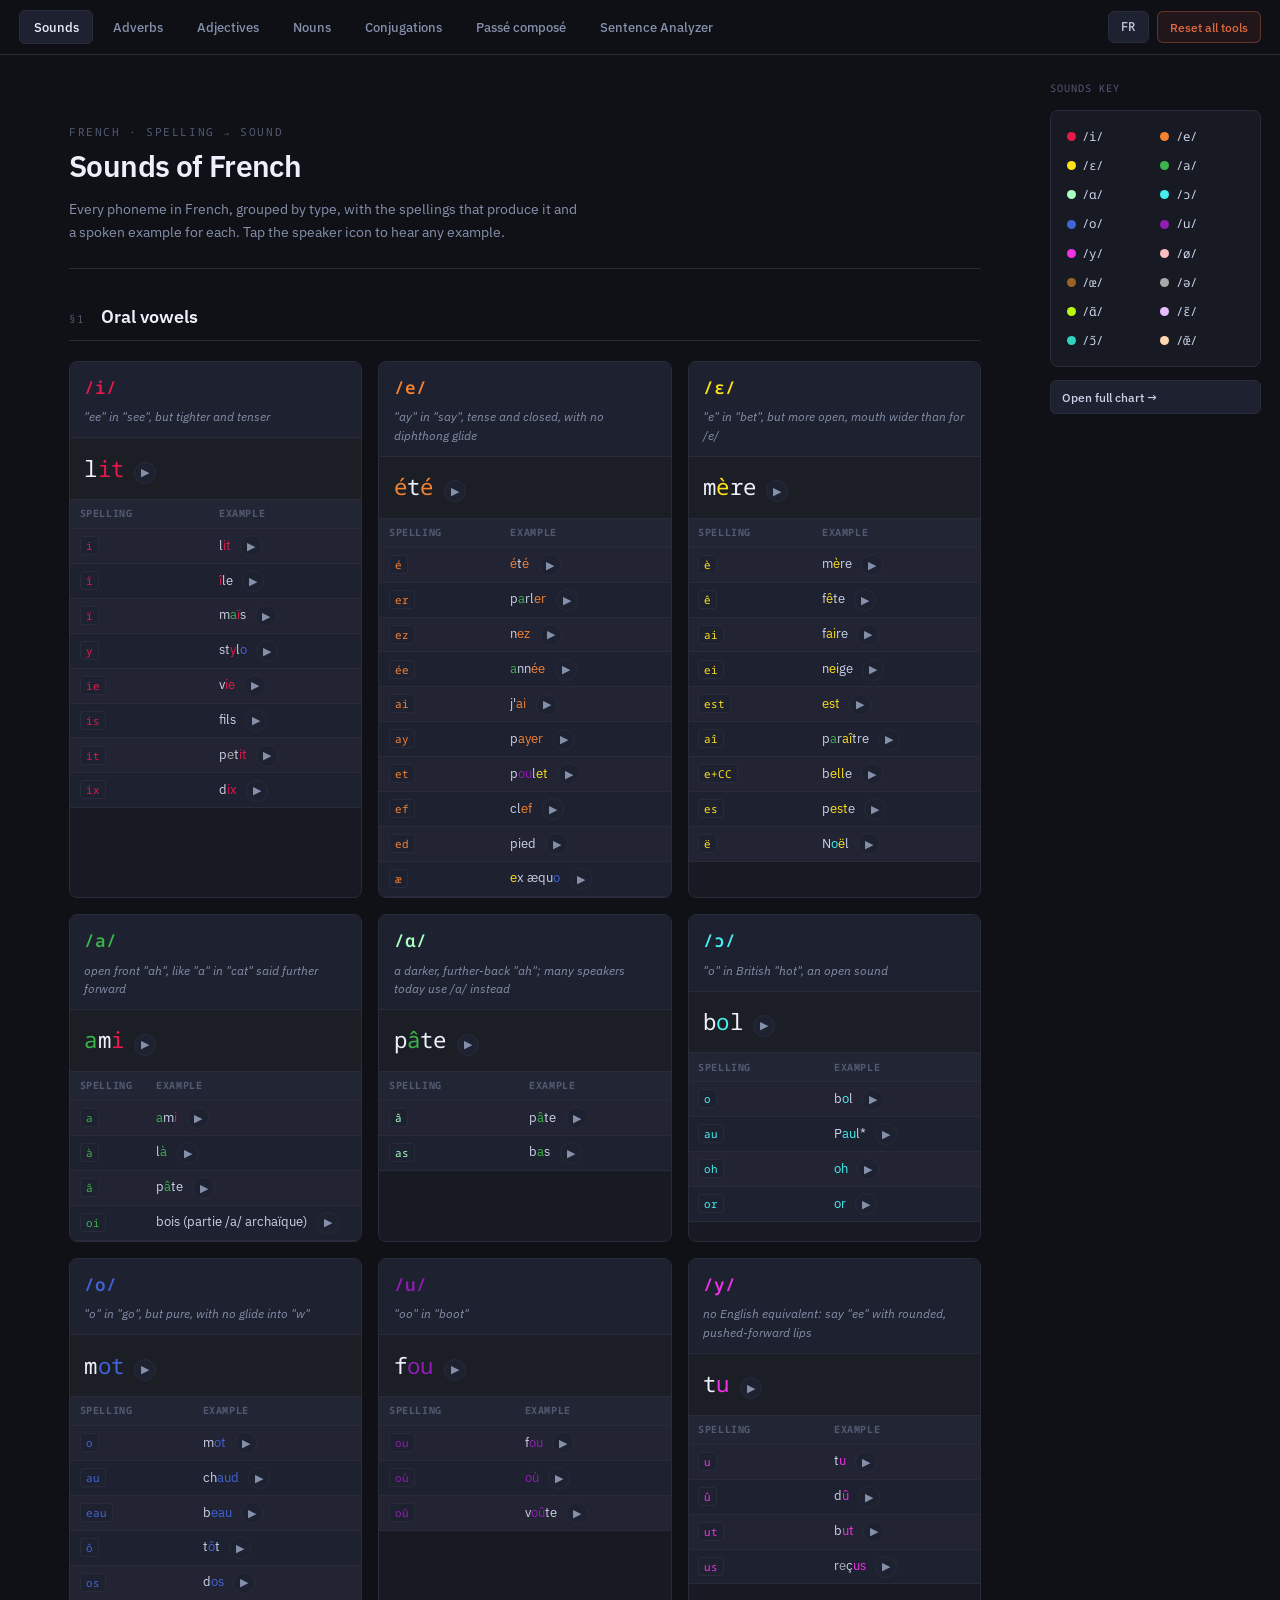
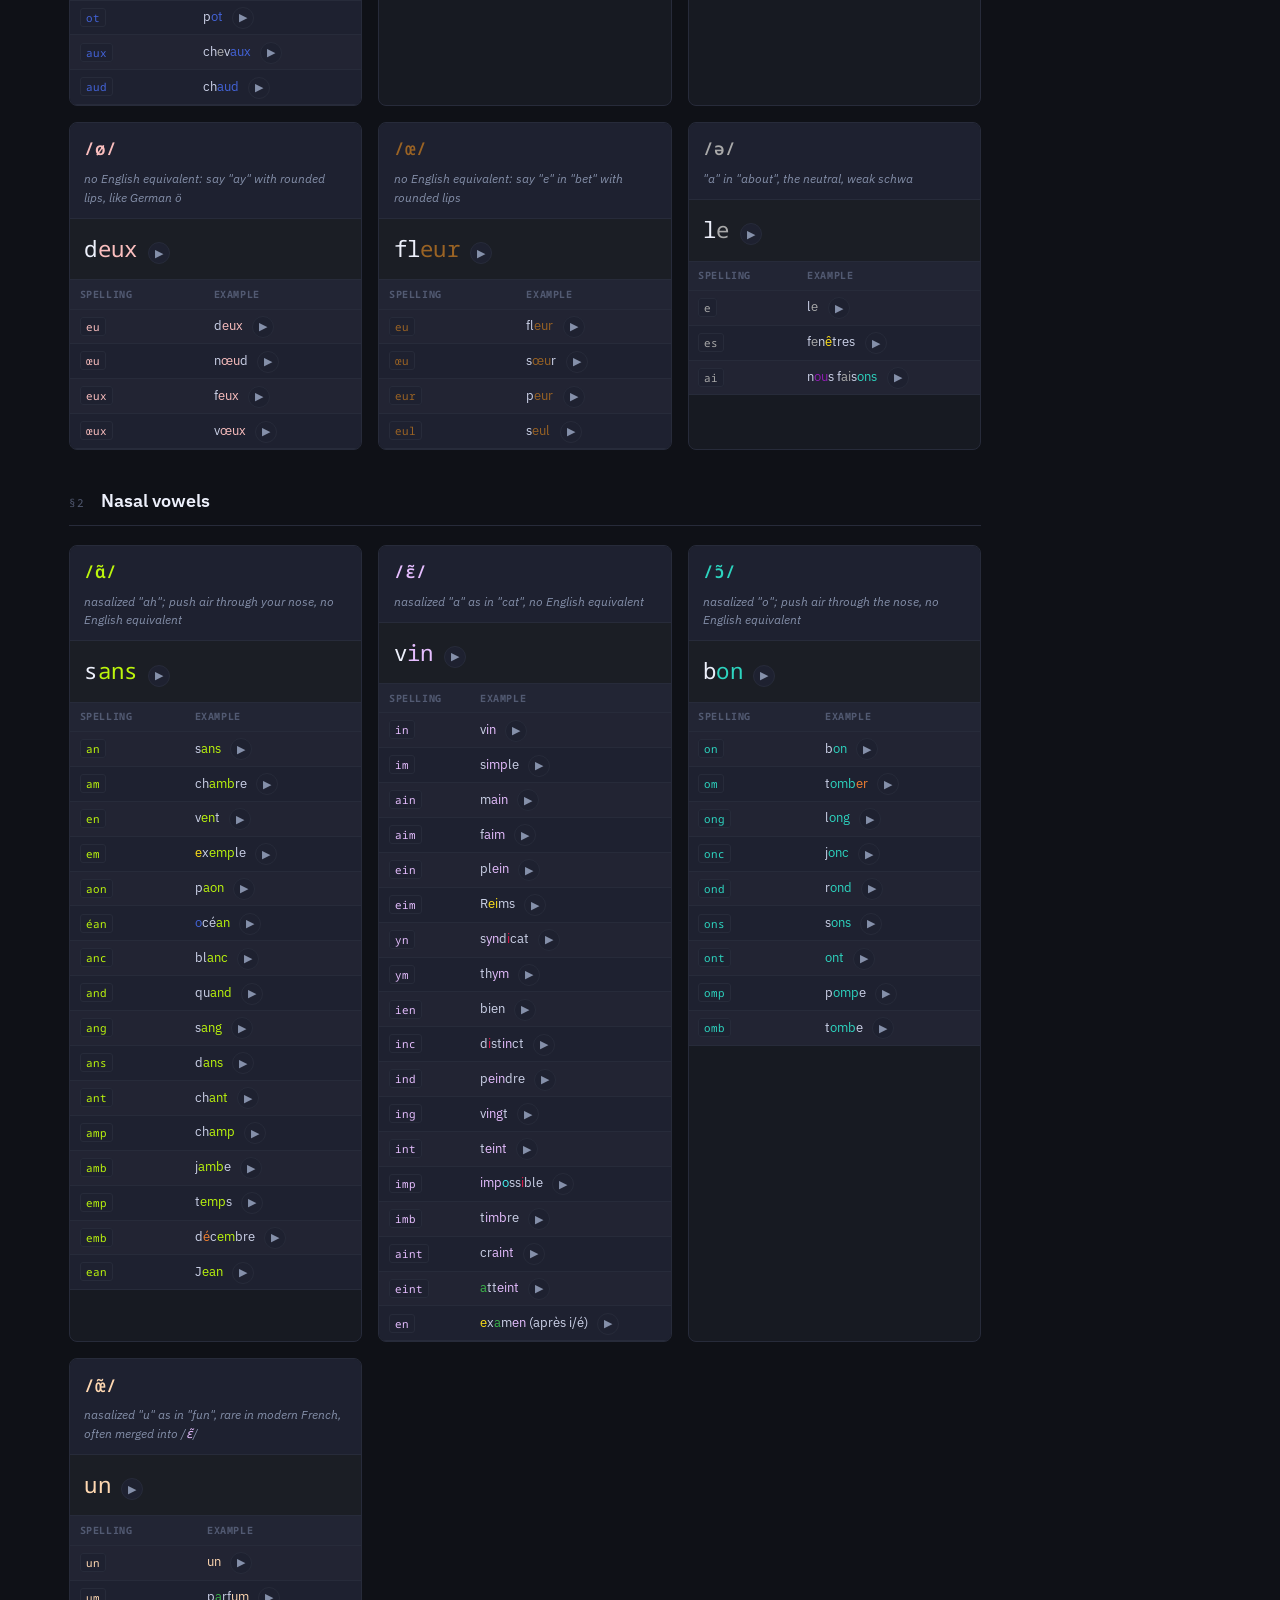
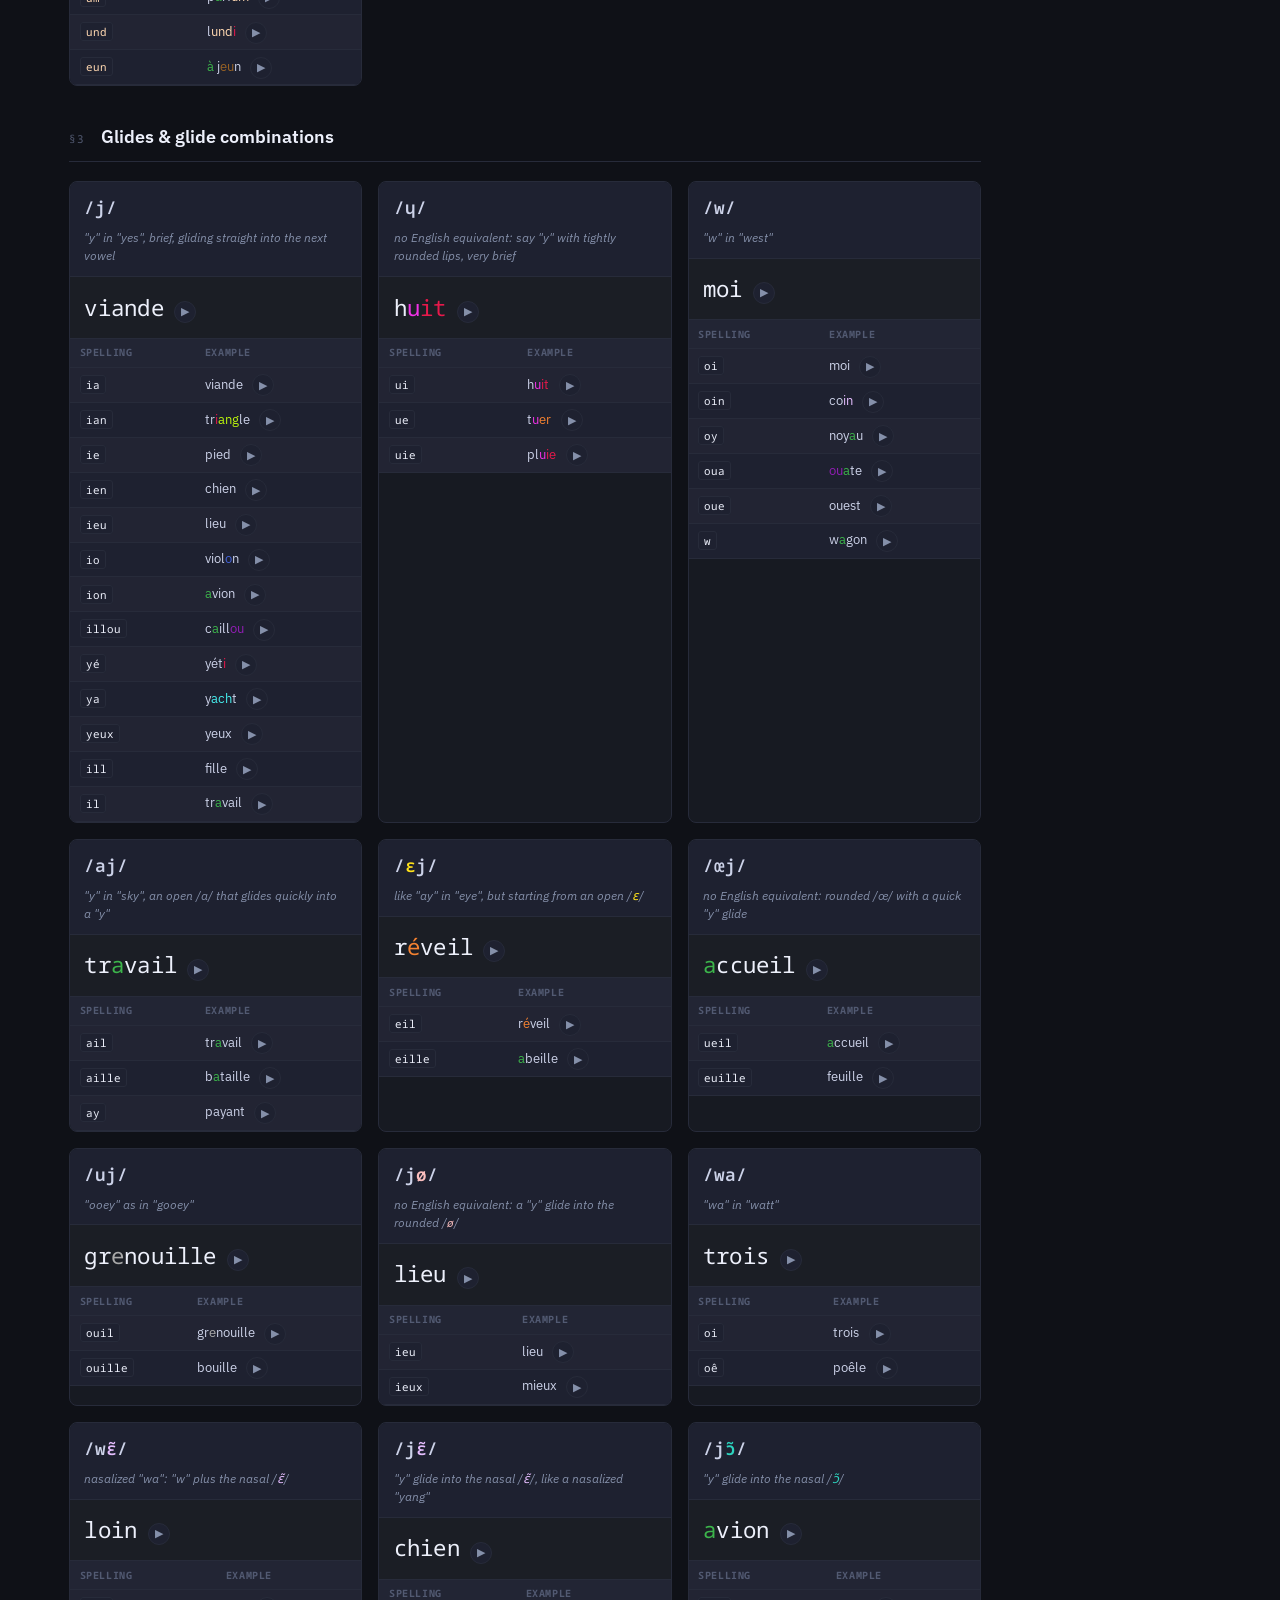
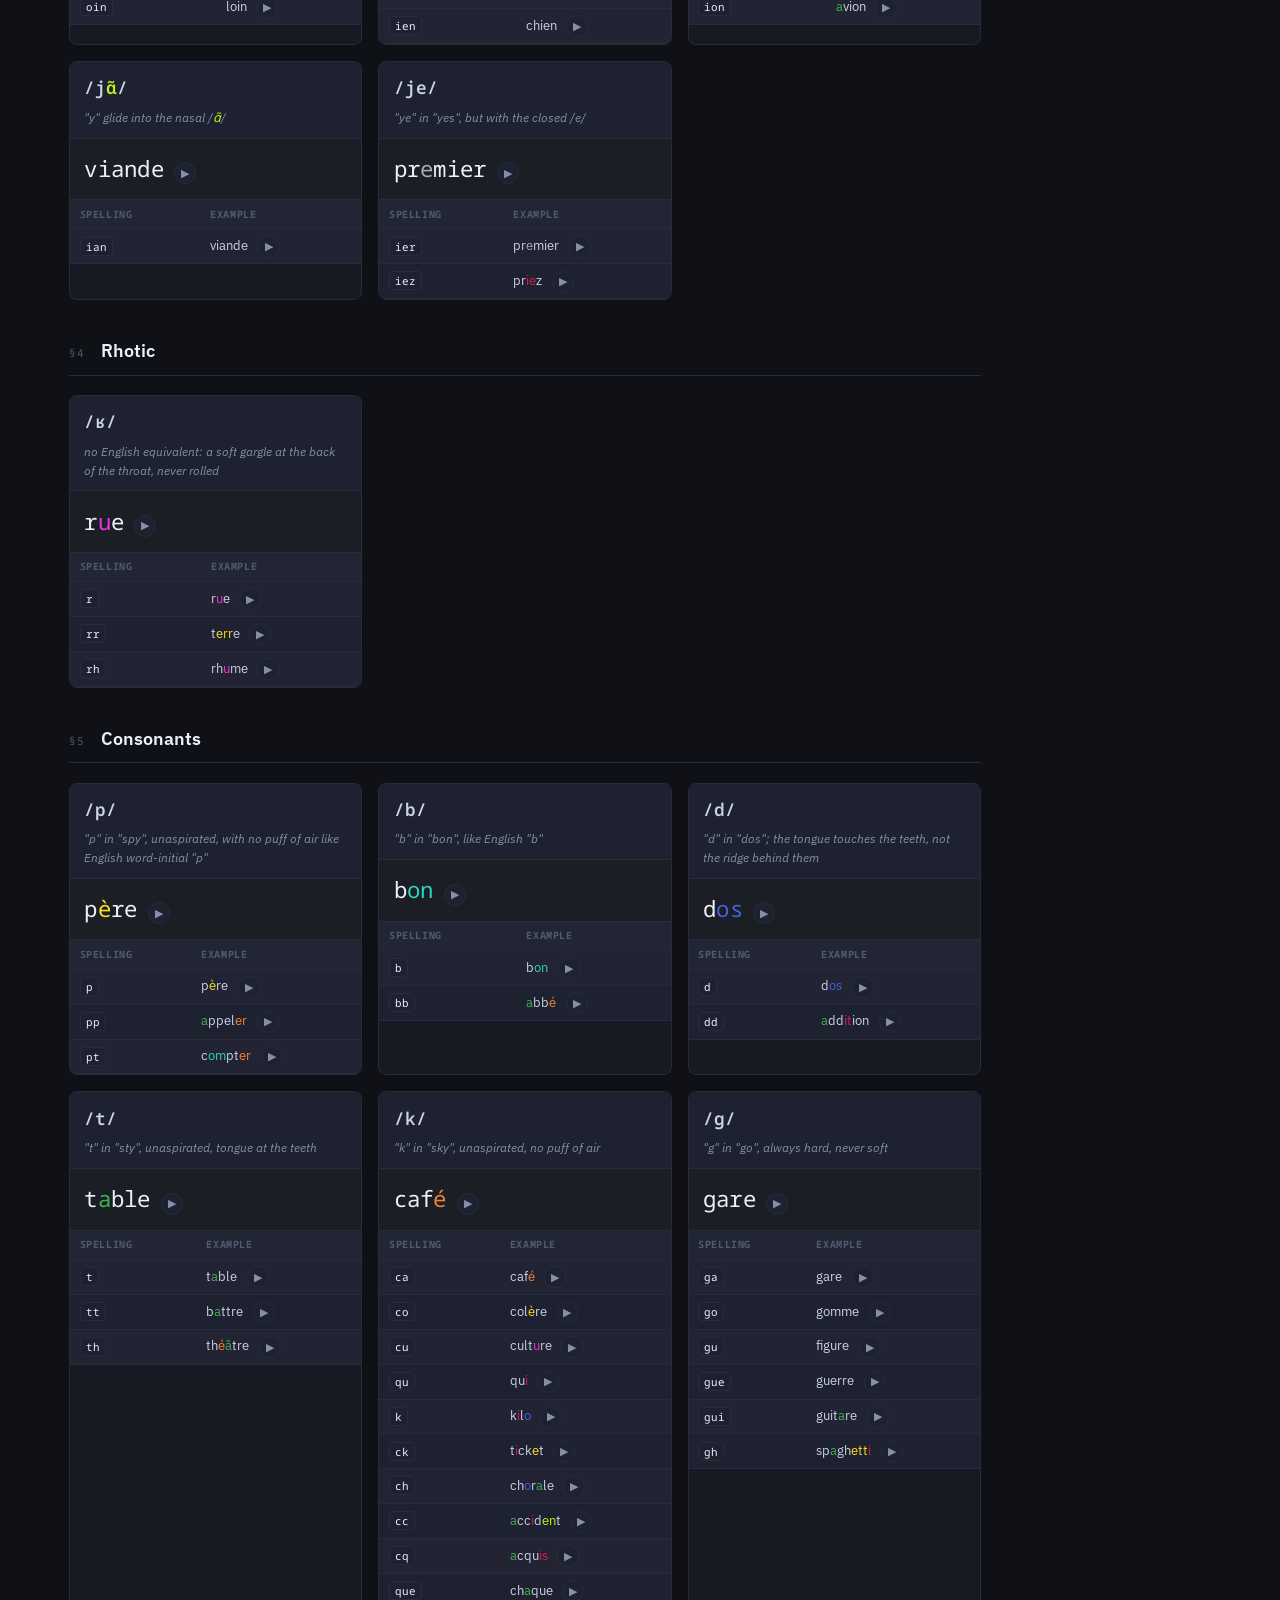
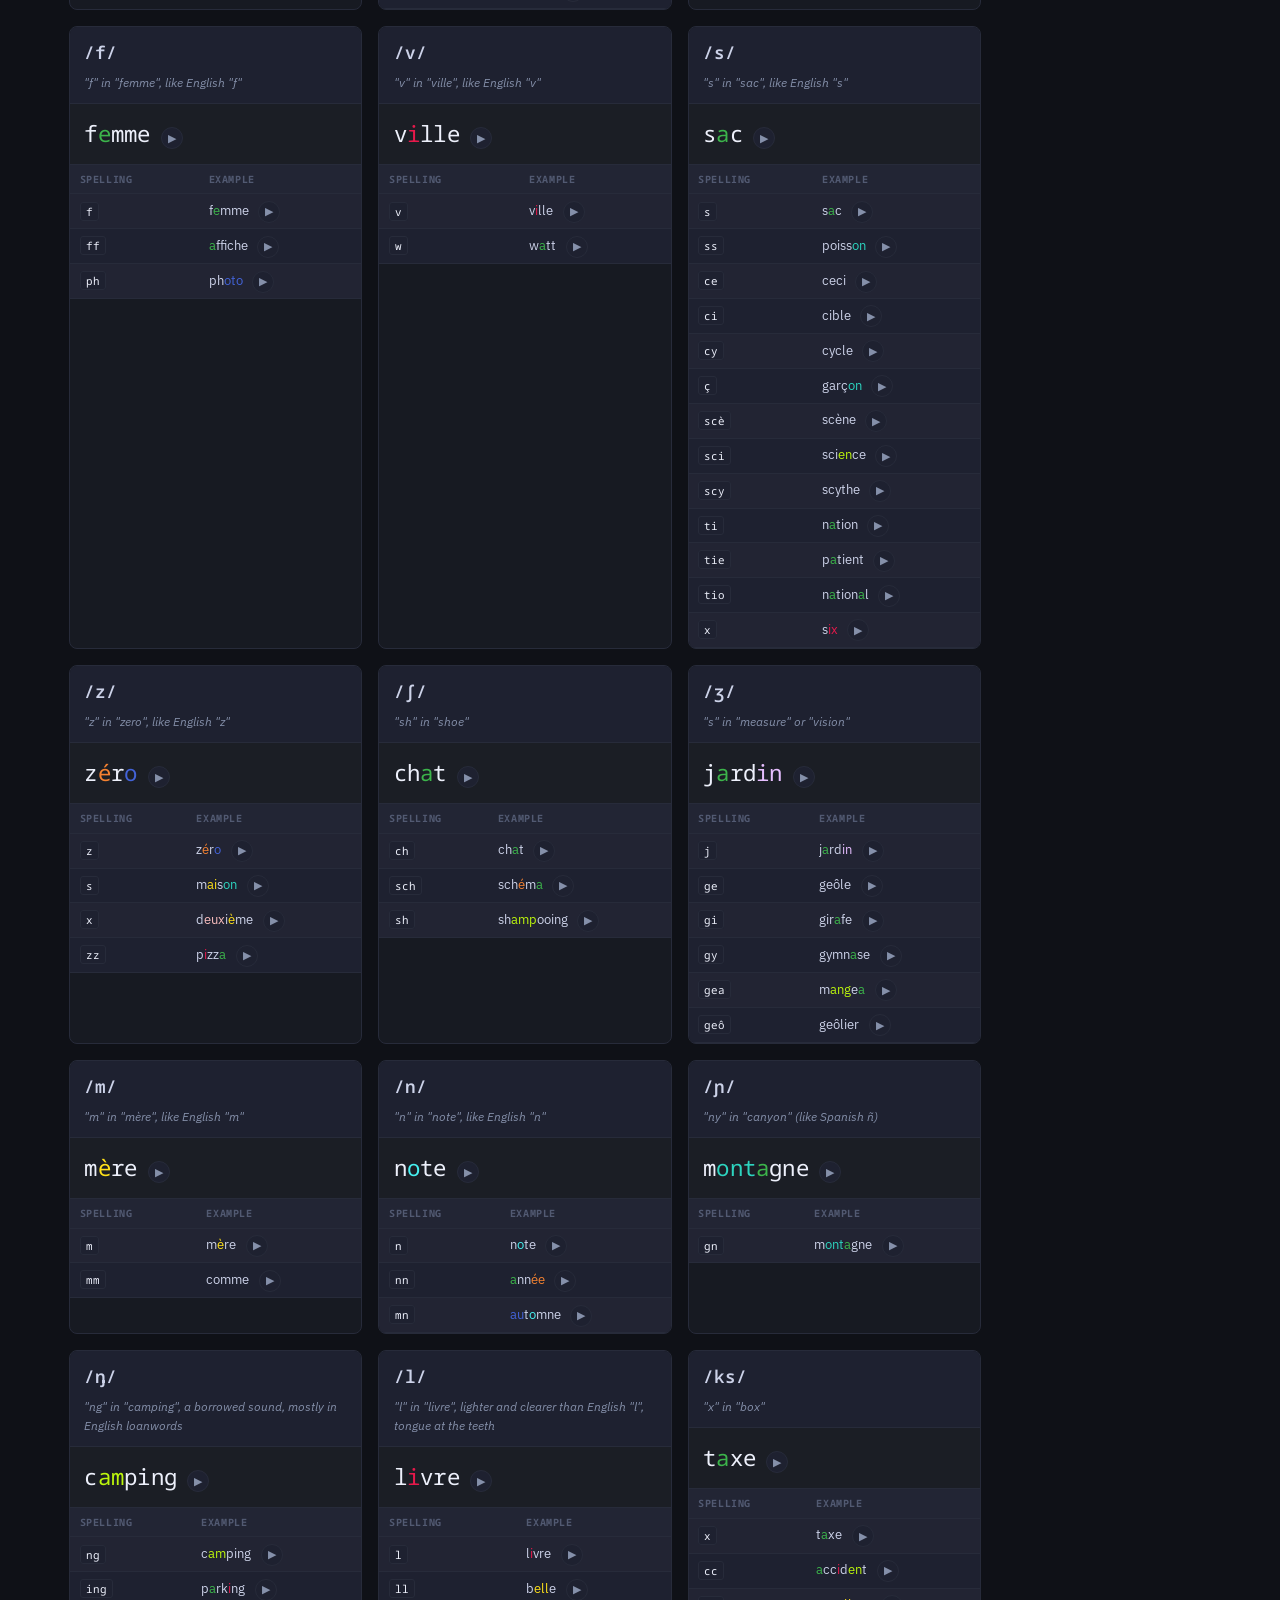
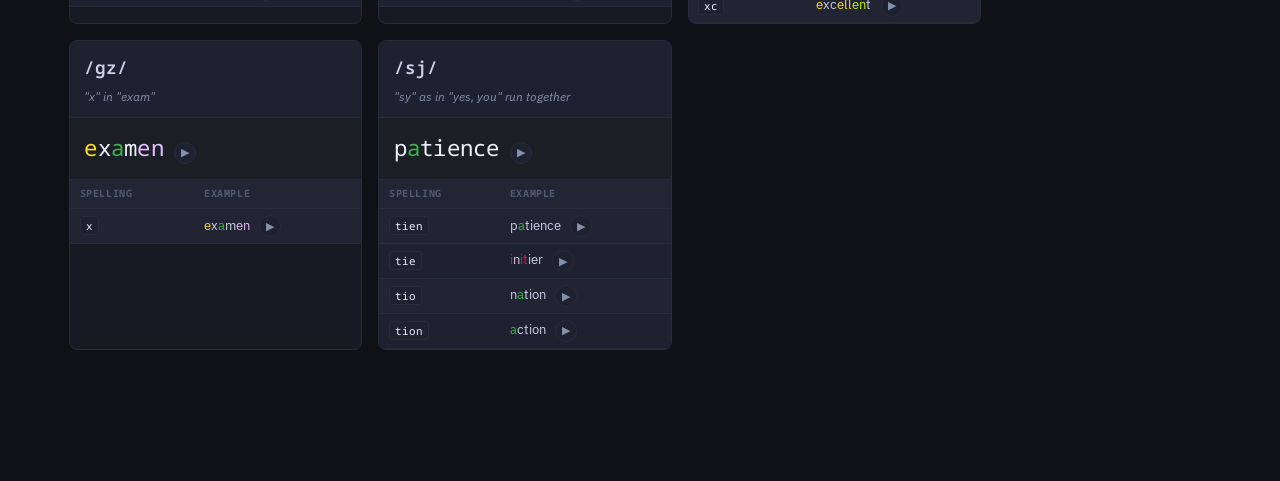
==== commit eef8ce9a: "Color French vocabulary on every page, and fix several wrong colors Every wizard page (adverbs, adje" ====
--- a/app/index.html
+++ b/app/index.html
@@ -39,6 +39,7 @@
 <script src="data/word-dictionary.js"></script>
 <script src="js/lib/translate.js"></script>
 <script src="js/lib/nlp-engines.js"></script>
+<script src="js/word-phoneme-color.js"></script>
 <script src="js/tools/adverbes.js"></script>
 <script src="js/tools/adjectifs.js"></script>
 <script src="js/tools/noms.js"></script>
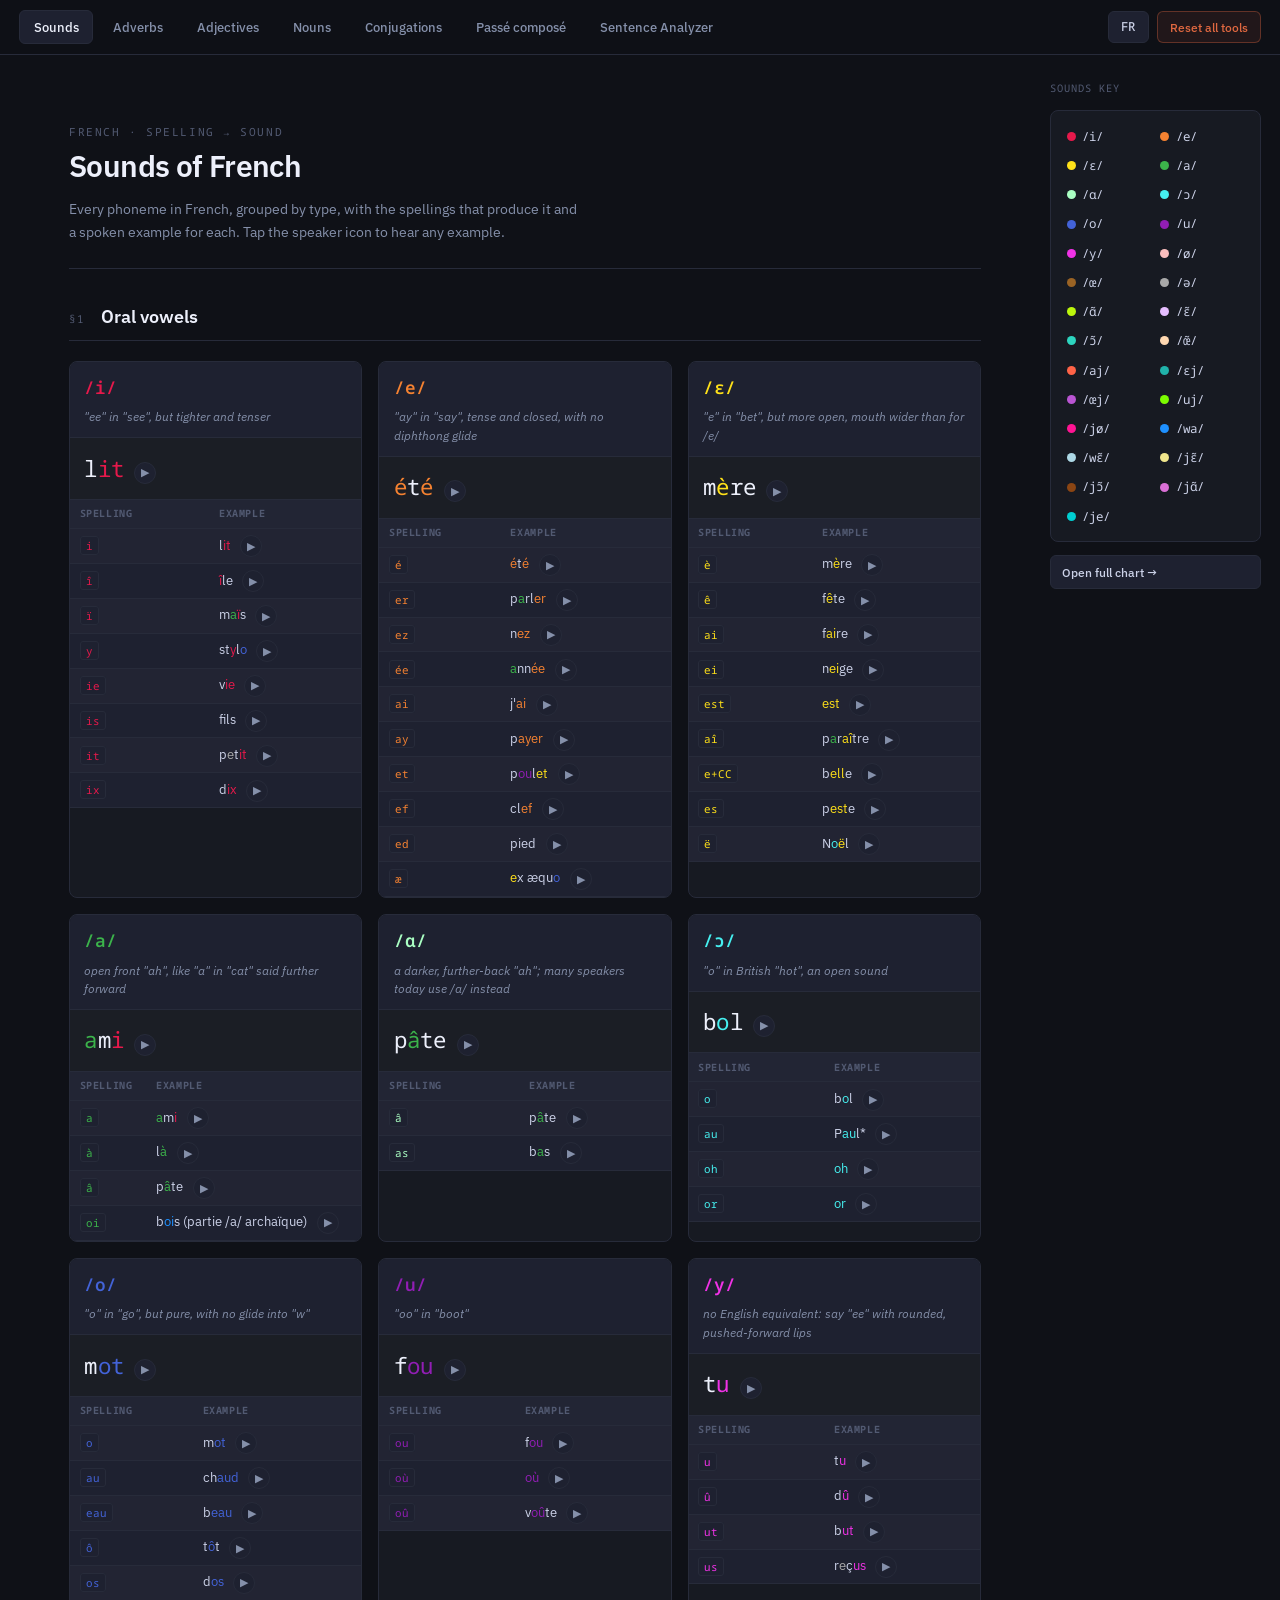
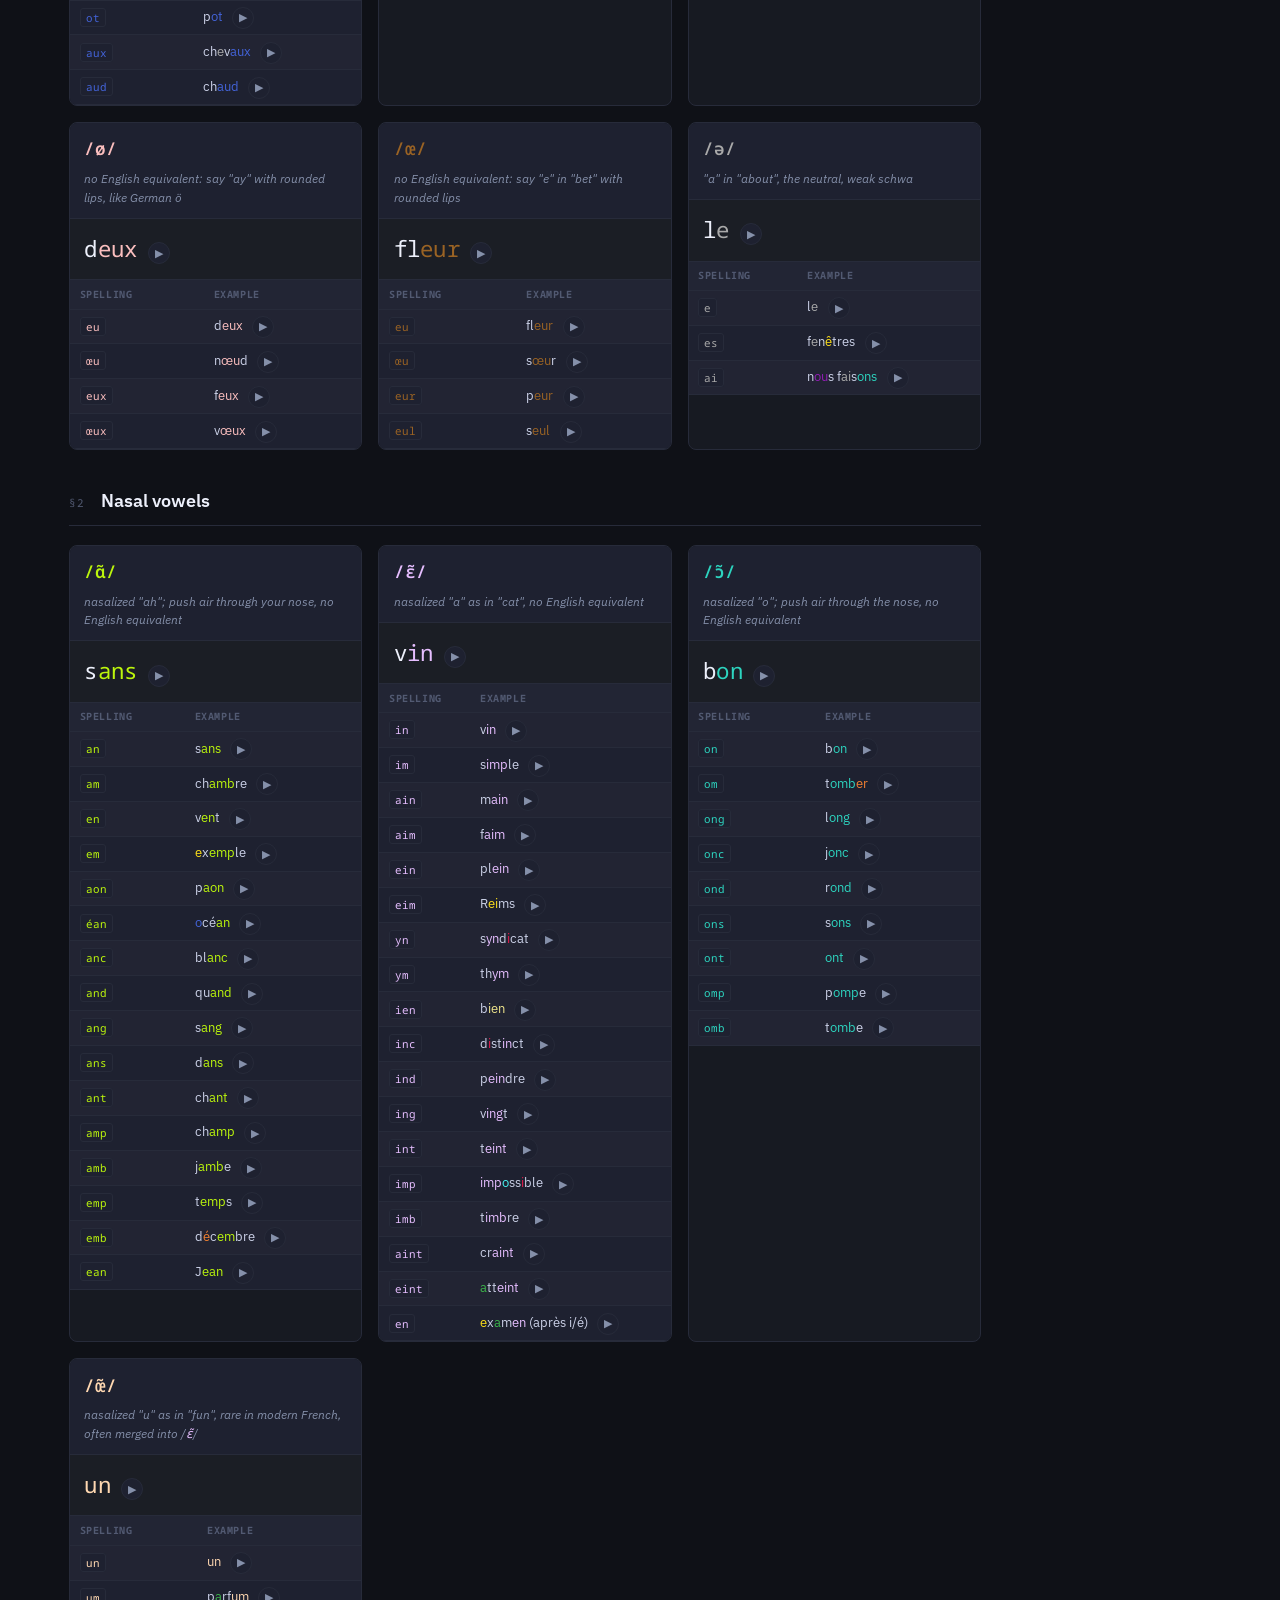
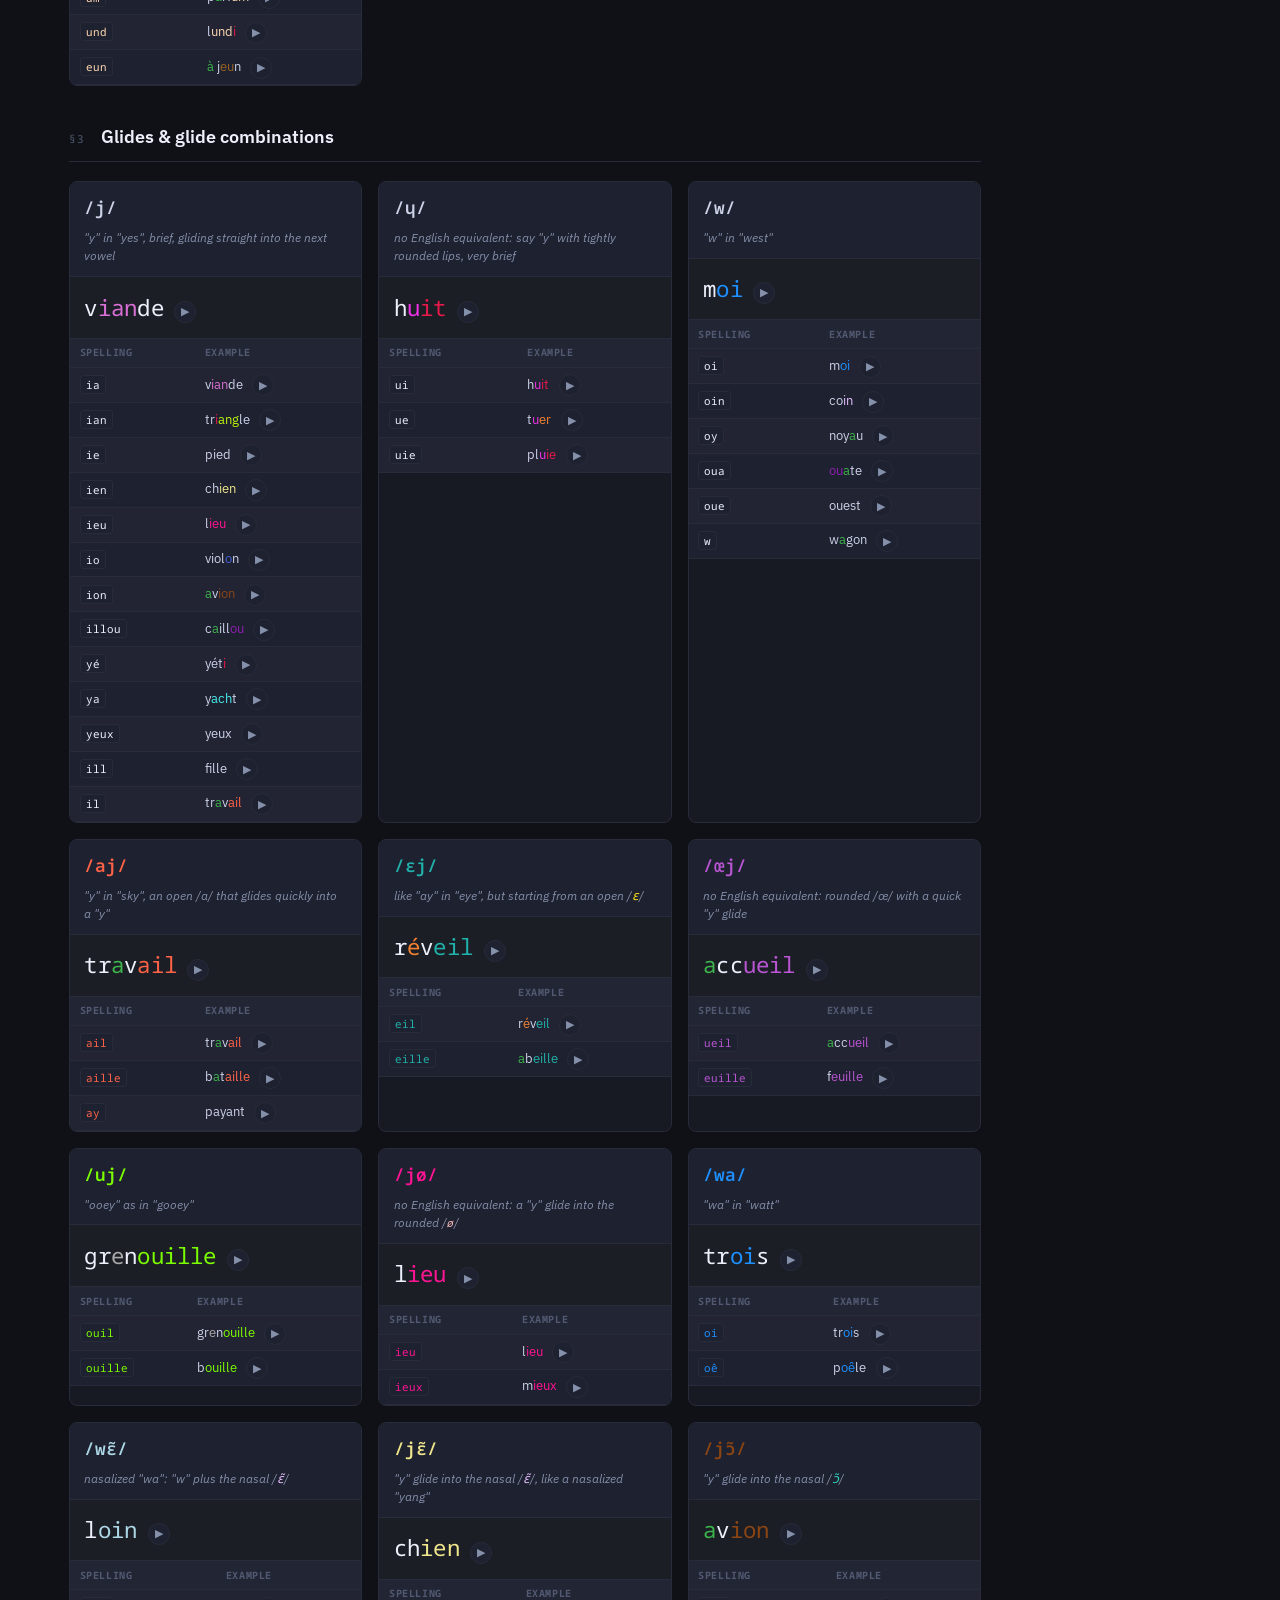
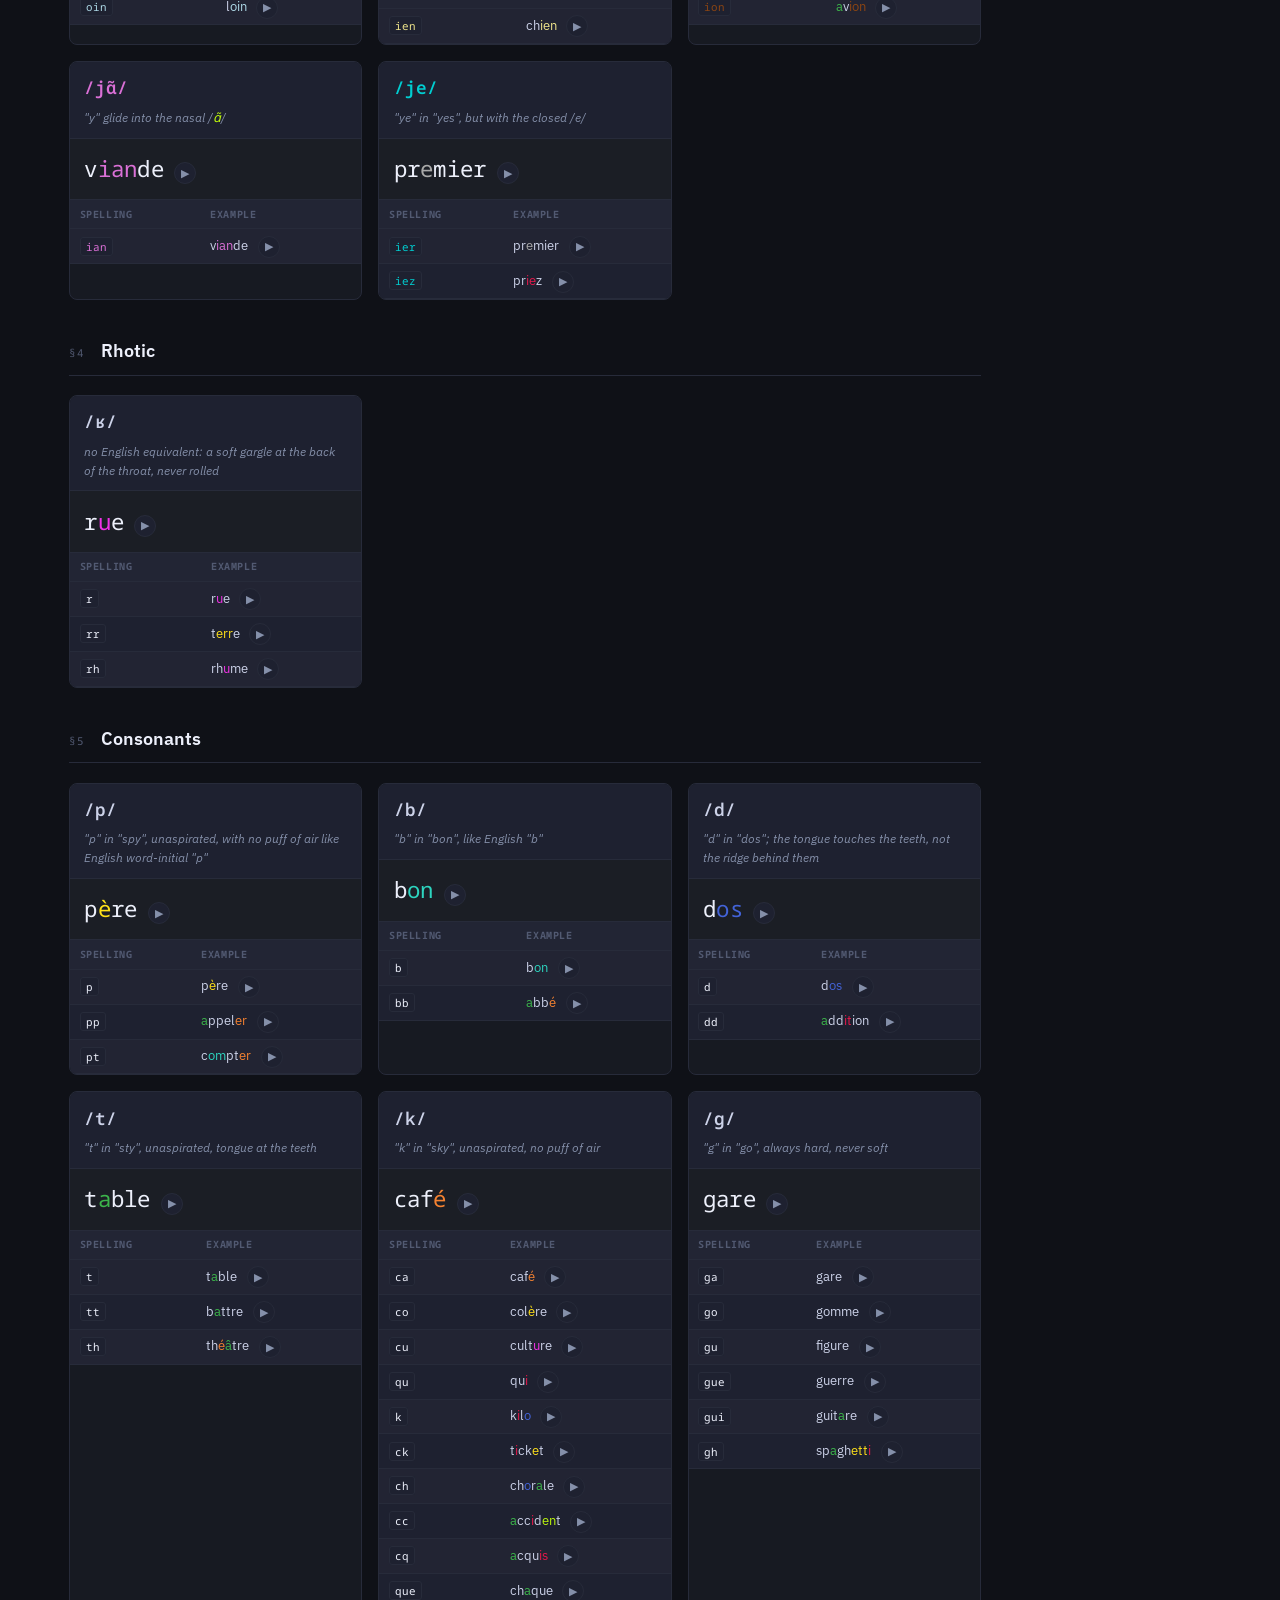
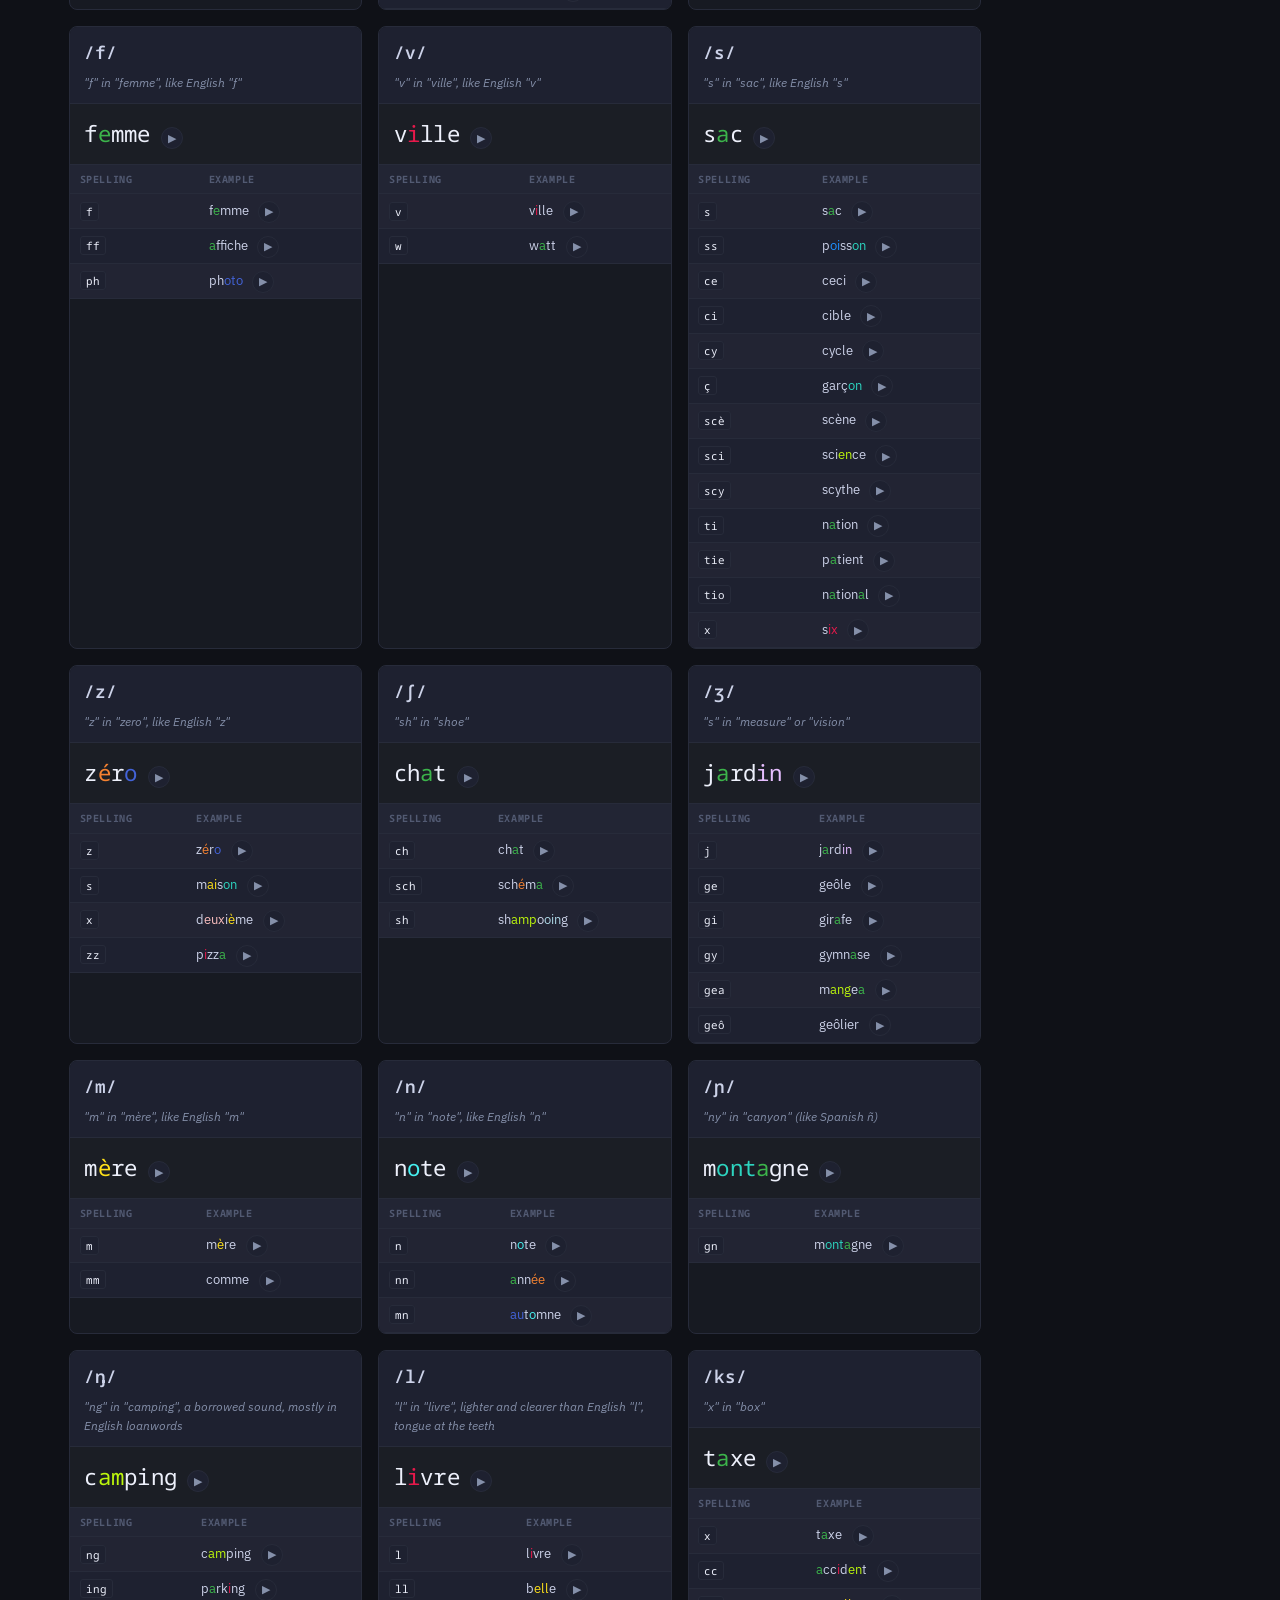
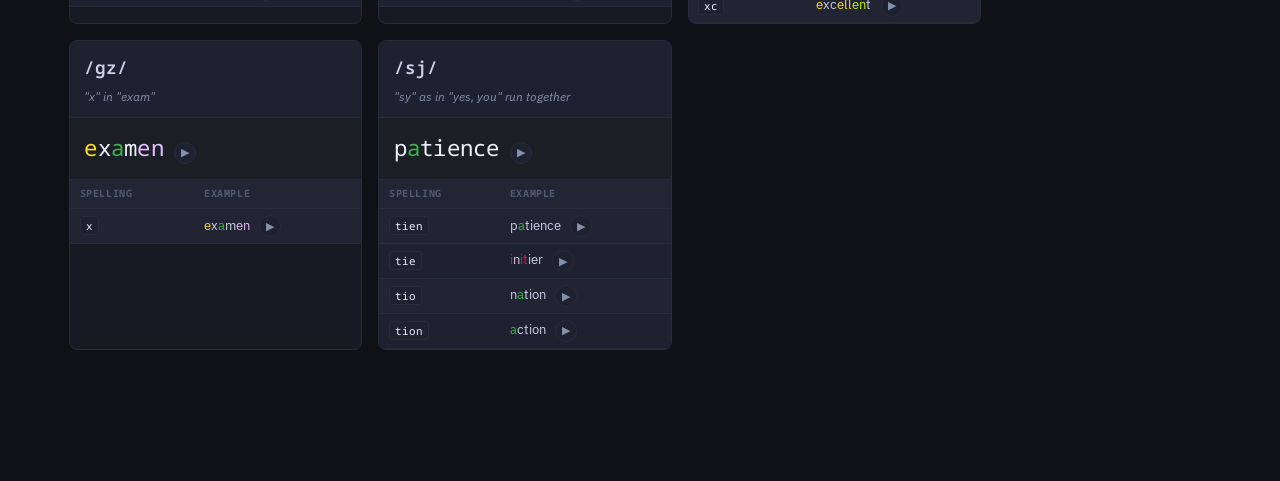
==== commit 4af2f6e1: "Close remaining phoneme-color coverage gaps; full chart as a slide-over drawer Coverage: several wiz" ====
--- a/app/index.html
+++ b/app/index.html
@@ -18,6 +18,14 @@
   <aside id="phoneme-rail"></aside>
 </div>
 <button class="rail-toggle-btn" id="rail-toggle" type="button"></button>
+
+<div class="sons-drawer" id="sons-drawer">
+  <div class="sons-drawer-backdrop"></div>
+  <div class="sons-drawer-panel">
+    <button class="sons-drawer-close" id="sons-drawer-close" type="button">✕</button>
+    <div class="sons-drawer-content" id="sons-drawer-content"></div>
+  </div>
+</div>
 
 <script src="js/i18n.js"></script>
 <script src="js/state.js"></script>
@@ -48,6 +56,7 @@
 <script src="js/tools/conjugations.js"></script>
 <script src="js/tools/analyzer.js"></script>
 <script src="js/components/phoneme-rail.js"></script>
+<script src="js/components/sons-drawer.js"></script>
 <script src="js/app.js"></script>
 </body>
 </html>
--- a/app/css/pronunciation.css
+++ b/app/css/pronunciation.css
@@ -211,6 +211,18 @@
 }
 .analyzer-input:focus { outline: none; border-color: var(--dim); }
 .analyzer-input::placeholder { color: var(--muted); }
+
+.analyzer-input-actions { display: flex; justify-content: flex-end; margin-top: 0.5rem; }
+.analyzer-play-all {
+  display: inline-flex; align-items: center; gap: 0.4rem;
+  border: 1px solid var(--border); border-radius: 999px;
+  background: var(--surface2); color: var(--dim);
+  font-family: inherit; font-size: 0.8rem;
+  padding: 0.35rem 0.9rem; cursor: pointer;
+  transition: background 0.15s, color 0.15s, border-color 0.15s;
+}
+.analyzer-play-all:hover { background: var(--border); color: var(--bright); }
+.analyzer-play-all.playing { color: var(--accent); border-color: var(--accent); }
 
 
 .analyzer-tokens {
--- a/app/css/rail.css
+++ b/app/css/rail.css
@@ -92,6 +92,54 @@
   box-shadow: 0 12px 40px rgba(0,0,0,0.5);
 }
 
+.sons-drawer {
+  position: fixed; inset: 0; z-index: 200;
+  visibility: hidden; pointer-events: none;
+}
+.sons-drawer.open { visibility: visible; pointer-events: auto; }
+
+.sons-drawer-backdrop {
+  position: absolute; inset: 0;
+  background: rgba(0,0,0,0.55);
+  opacity: 0;
+  transition: opacity 0.25s ease;
+}
+.sons-drawer.open .sons-drawer-backdrop { opacity: 1; }
+
+.sons-drawer-panel {
+  position: absolute; top: 0; right: 0; bottom: 0;
+  width: min(760px, 92vw);
+  background: var(--bg);
+  border-left: 1px solid var(--border);
+  box-shadow: -12px 0 40px rgba(0,0,0,0.5);
+  overflow-y: auto;
+  padding: 1.4rem 1.6rem 3rem;
+  transform: translateX(100%);
+  transition: transform 0.28s ease;
+}
+.sons-drawer.open .sons-drawer-panel { transform: translateX(0); }
+
+.sons-drawer-close {
+  position: sticky; top: 0; float: right;
+  width: 34px; height: 34px;
+  border-radius: 50%;
+  border: 1px solid var(--border);
+  background: var(--surface2);
+  color: var(--dim);
+  font-size: 0.95rem;
+  cursor: pointer;
+  z-index: 1;
+}
+.sons-drawer-close:hover { background: var(--border); color: var(--bright); }
+
+.sons-drawer-content { clear: both; }
+
+body.sons-drawer-lock { overflow: hidden; }
+
+@media (max-width: 700px) {
+  .sons-drawer-panel { width: 100vw; padding: 1.1rem 1.1rem 3rem; }
+}
+
 @media (max-width: 960px) {
   #phoneme-rail { display: none; }
   .rail-toggle-btn {
